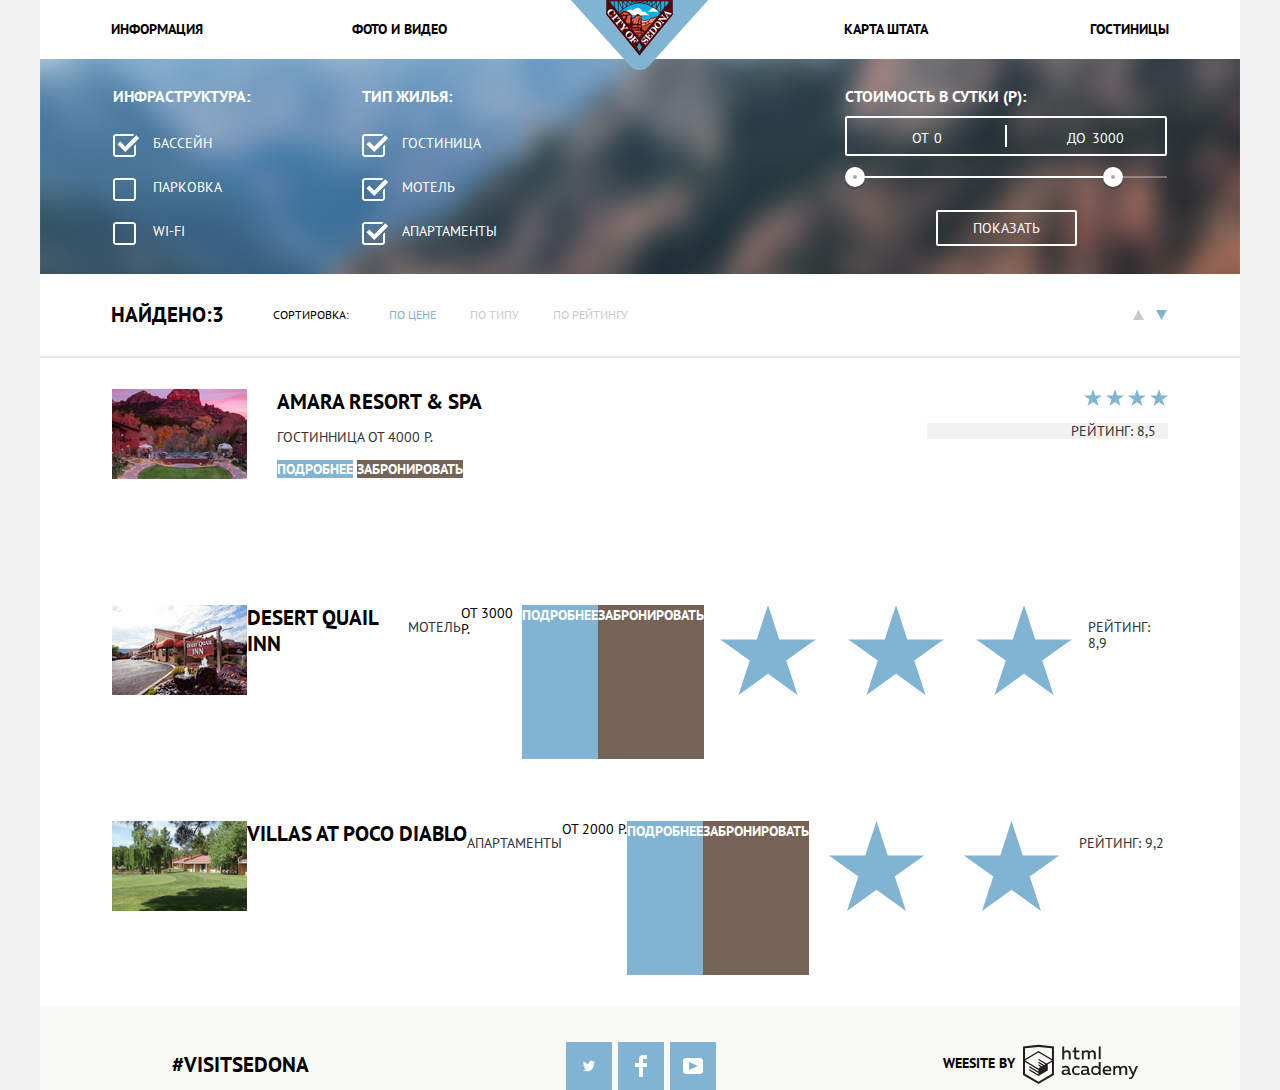
==== hotels.html @ a3101499 "03.07 14.24" ====
<!DOCTYPE html>
<html lang="ru">
  <head>
    <meta charset="utf-8">
    <title>HTML Academy: Седона</title>
    <link href="https://fonts.googleapis.com/css?family=PT+Sans:400,700&amp;subset=latin,cyrillic" rel="stylesheet" type="text/css">
    <link href="css/normalize.css" rel="stylesheet">
    <link rel="stylesheet" href="css/style.css">
  </head>
  <body>
  <header class="wrapper">
      <div class="header-logo"><a href="#" aria-label="Sedona"><img src="img/header-logo.png" alt="Логотип"></a>
      </div>
      <nav class="main-navigation">
      
           <ul class="site-navigation">
             <li class="site-navigation-info"><a href="info.html" aria-label="Информация">Информация</a>
             </li>
             <li class="site-navigation-foto"><a href="photovideo.html" aria-label="Фото и видео">Фото и видео</a>
             </li>
             <li class="site-navigation-map"><a href="state-map.html" aria-label="Карта штата">Карта штата</a>
             </li>
             <li class="site-navigation-hotels"><a href="hotels.html" aria-label="Гостиницы">Гостиницы</a>
             </li> 
           </ul>
         
      </nav>
    </header>
   <main class="wrapper">
    <section class="filters">
      <h1 class="visually-hidden">Catalog Hotels</h1>
      <form class="filter" method="get" action="https://echo.htmlacademy.ru">
        <fieldset class="filter-block">
          <legend>Инфраструктура:</legend>
          <ul>
          <li class="filter-option">
        <label class="login-checkbox" for="filter-pool">
          <input class="visually-hidden filter-input filter-input-checkbox" type="checkbox" name="pool" id="filter-pool" checked><span class="checkbox-indicator"></span>
       Бассейн</label>
      </label> 
        </li>
          <li class="filter-option">
          <label class="login-checkbox" for="filter-parking">
          <input class="visually-hidden filter-input filter-input-checkbox" type="checkbox" name="hotel" id="filter-parking"><span class="checkbox-indicator"></span>
        Парковка</label>
      </label>
        </li>
        <li class="filter-option">
          <label class="login-checkbox" for="filter-wifi">
          <input class="visually-hidden filter-input filter-input-checkbox" type="checkbox" name="wifi" id="filter-wifi"><span class="checkbox-indicator"></span>
        Wi-fi</label>
      </label>
        </li>
      </ul>
      </fieldset>
      <fieldset class="filter-block">
      <legend>Тип жилья:</legend>
          <ul>
          <li class="filter-option">
            <label class="login-checkbox" for="filter-hotel">
          <input class="visually-hidden filter-input filter-input-checkbox" type="checkbox" name="hotel" id="filter-hotel" checked><span class="checkbox-indicator"></span>
        Гостиница</label>
        </li>
          <li class="filter-option">
          <label class="login-checkbox" for="filter-motel">
          <input class="visually-hidden filter-input filter-input-checkbox" type="checkbox" name="motel" id="filter-motel" checked><span class="checkbox-indicator"></span>
        Мотель</label>
        </li>
        <li class="filter-option">
          <label class="login-checkbox" for="filter-apartamens">
          <input class="visually-hidden filter-input filter-input-checkbox" type="checkbox" name="apartamens" id="filter-apartamens" checked><span class="checkbox-indicator"></span>
       Апартаменты</label>
        </li>
      </ul>
    </fieldset>

        
         <div class="filter-range">
      <div class="filter-range-title">Стоимость в сутки (р):</div>
      <div class="price-controls">
        <label class="min-price">от <input type="text" name="min-price" value="0"></label>
        <label class="max-price">до <input type="text" name="max-price" value="3000"></label>
      </div>
      <div class="range-controls">
        <div class="scale">
          <div class="bar"></div>
        </div>
        <div class="range-toggle range-toggle-min"></div>
        <div class="range-toggle range-toggle-max"></div>
      </div>
      <button class="btn-transparent" type="submit">Показать</button>
    </div>
      </form>
    </section>

    <section class="catalog">
      <ul  class="sorting">
       <li class="sorting-title">Найдено:3</li>
    		<li class="sorting-found">Сортировка:</li>
    		<li class="sorting-price">
    		  <a href="#" class="active" aria-label="По цене">По цене</a></li>
        <li class="sorting-item">
    		  <a href="#" aria-label="По типу">По типу</a>
        </li>
        <li class="sorting-item">
    		  <a href="#" aria-label="По рейтингу">По рейтингу</a>
        </li>
    		<li class="icon-dir-up">
          <a href="#"><svg xmlns="http://www.w3.org/2000/svg" width="11" height="10" viewBox="0 0 11 10"><path fill="#cacaca;" d="M5.5 0L0 10h11z"/></svg></a>
        </li>
        <li class="icon-dir-down"><a href="#"><svg xmlns="http://www.w3.org/2000/svg" width="11" height="10" viewBox="0 0 11 10"><path fill="#81b3d2" d="M5.5 10L0 0h11"/></svg></a>
        </li>
      </ul>
        <ul class="catalog-list">


        	<li class="catalog-item">
        		<img src="img/amara.jpg" width="135" height="90" alt="Amara rasort">
            <div class="catalog-block">
        		<h2>Amara resort & spa</h2>
        		<p>Гостинница
        		<span>От 4000 Р.</span></p>
            <div class="catalog-btn">
        		<a class="button-info" href="#" aria-label="Подробнее">Подробнее</a>
        		<a class="button-booking" href="#" aria-label="Забронировать">Забронировать</a>
          </div>
        </div>
       
          
        <div class="catalog-block-right">
          <div class="stars">
            <img src="img/star.svg" alt="star">
            <img src="img/star.svg" alt="star">
            <img src="img/star.svg" alt="star">
            <img src="img/star.svg" alt="star">
          </div>
        		<p  class="reting-text">Рейтинг: 8,5</p>
          </div>
        	</li>






        	<li class="catalog-item">
        		<img src="img/desert.jpg" width="135" height="90"  alt="Desert quail">
        		<h2>Desert Quail inn</h2>
        		<p>Мотель</p>
        		<span>От 3000 Р.</span>
        		<a class="button-info" href="#" aria-label="Подробнее">Подробнее</a>
        		<a class="button-booking" href="#" aria-label="Забронировать">Забронировать</a>
            <img src="img/star.svg" alt="star">
            <img src="img/star.svg" alt="star">
            <img src="img/star.svg" alt="star">
        		<p  class="reting-text">Рейтинг: 8,9</p>
        	</li>
        	<li class="catalog-item">
        		<img src="img/villas.jpg" width="135" height="90" alt="Villas">
        		<h2>Villas At Poco Diablo</h2>
        		<p class="catalog-text">Апартаменты</p>
        		<span>От 2000 Р.</span>
        		<a class="button-info" href="#" aria-label="Подробнее">Подробнее</a>
        		<a class="button-booking" href="#" aria-label="Забронировать">Забронировать</a>
            <img src="img/star.svg" alt="star">
            <img src="img/star.svg" alt="star">
        		<p class="reting-text">Рейтинг: 9,2</p>
        	</li>
        </ul>
    </section>
</main>
 <footer class="wrapper">
        <div class="main-footer-inner">
          <h3>#Visitsedona</h3>
        <div class="footer-social">
           <ul>
             <li>
                <a class="social-button" href="#" aria-label="Твитер"><span class="visually-hidden">Твитер</span><svg xmlns="http://www.w3.org/2000/svg" width="12" height="22" xmlns:xlink="http://www.w3.org/1999/xlink" viewBox="0 0 17 15"><path fill="#FFF" d="M10.95.144c1.685-.496 2.984.27 3.577 1.179.673-.231 1.331-.481 2.011-.708a2.345 2.345 0 0 1-.857 1.768c.685.17 1.304-.491 1.304-.491-.169 1-1.006 1.788-1.563 2.024-.231 6.75-3.175 11.217-10.077 11.082h-.446c-.41 0-4.164-.46-4.898-1.887 2.271.196 3.893-.422 4.693-1.177-.96-.3-2.679-.477-2.979-2.95.349.106.564.228 1.19.119C1.705 8.247.374 7.53.448 5.33c.285.328 1.067.536 1.34.472C1.085 5.561-.182 2.442.894.85c1.818 1.854 3.735 3.606 7.152 3.773C8.254 2.33 9.183.793 10.95.144z"/></svg>
               </a>
            </li>
            <li>
               <a class="social-button" href="#" aria-label="Фейсбук"><span class="visually-hidden">Фейсбук</span><svg xmlns="http://www.w3.org/2000/svg" width="12" height="22" viewBox="0 0 12 22"><path fill="#FFF" d="M12 4V0H8a4 4 0 0 0-4 4v4H0v4h4v10h4V12h4V8H8V4h4z"/></svg>
              </a>
            </li>
            <li>
               <a class="social-button" href="#" aria-label="Youtube"><span class="visually-hidden">Youtube</span><svg xmlns="http://www.w3.org/2000/svg" xmlns:xlink="http://www.w3.org/1999/xlink" width="20" height="16" viewBox="0 0 20 16"><path fill="#FFF" d="M17 0H3C1.35 0 0 1.35 0 3v10c0 1.65 1.35 3 3 3h14c1.65 0 3-1.35 3-3V3c0-1.65-1.35-3-3-3zM6.027 11.998V4.002L15.014 8l-8.987 3.998z"/></svg>
               </a>
            </li>
          </ul>
        </div>
        <div class="footer-copyright">
          <b>Weesite by</b>
          <a href="https://htmlacademy.ru/intensive/htmlcss" aria-label="Логотип htmlacademy">
          <svg id="Layer_1" data-name="Layer 1" xmlns="http://www.w3.org/2000/svg" width="115" height="41" viewBox="0 0 108.08 36.85"><title>logo-htmlacademy-small1</title><path d="M44.61,26.88a2,2,0,0,0,.55-0.1v1.33a3.25,3.25,0,0,1-1.18.21,1.67,1.67,0,0,1-1.67-1,4.84,4.84,0,0,1-3.14,1.08c-1.51,0-2.91-.83-2.91-2.55,0-2.13,2-2.79,3.71-2.79a11.08,11.08,0,0,1,2.17.25v-0.3c0-1-.76-1.77-2.19-1.77a7.42,7.42,0,0,0-3,.64v-1.7a10.21,10.21,0,0,1,3.19-.55c2.36,0,3.81,1.12,3.81,3.65v3a0.54,0.54,0,0,0,.49.59h0.17Zm-6.44-1.13A1.35,1.35,0,0,0,39.63,27h0.11a3.39,3.39,0,0,0,2.41-1V24.58a9.72,9.72,0,0,0-1.81-.21c-1,0-2.16.33-2.16,1.38h0Zm12.36-6.11a5,5,0,0,1,2.57.64V22a4.08,4.08,0,0,0-2.3-.7,2.75,2.75,0,1,0,0,5.49,5,5,0,0,0,2.43-.64v1.71a6.27,6.27,0,0,1-2.76.57A4.21,4.21,0,0,1,46,24.51q0-.21,0-0.41a4.32,4.32,0,0,1,4.18-4.46h0.38Zm12.17,7.24a2,2,0,0,0,.55-0.1v1.33a3.25,3.25,0,0,1-1.18.21,1.67,1.67,0,0,1-1.67-1,4.84,4.84,0,0,1-3.14,1.08c-1.51,0-2.91-.83-2.91-2.55,0-2.13,2-2.79,3.71-2.79a11.08,11.08,0,0,1,2.17.25v-0.3c0-1-.76-1.77-2.19-1.77a7.42,7.42,0,0,0-3,.64v-1.7a10.21,10.21,0,0,1,3.19-.55c2.36,0,3.81,1.12,3.81,3.65v3a0.54,0.54,0,0,0,.49.59h0.17Zm-6.44-1.13A1.35,1.35,0,0,0,57.73,27h0.11a3.39,3.39,0,0,0,2.41-1V24.58a9.72,9.72,0,0,0-1.81-.21c-1.06,0-2.16.33-2.16,1.38h0ZM73,16V28.2H71.35V26.88a3.88,3.88,0,0,1-3.19,1.54,4.4,4.4,0,0,1,0-8.78,3.81,3.81,0,0,1,3,1.3V16H73Zm-4.53,5.22a2.76,2.76,0,1,0,0,5.52A2.86,2.86,0,0,0,71.15,25V23A2.91,2.91,0,0,0,68.49,21.27ZM79,19.64c3.31,0,4.46,2.68,3.92,5.09H76.7c0.21,1.5,1.67,2.11,3.19,2.11a6.11,6.11,0,0,0,2.64-.59v1.6a7.14,7.14,0,0,1-3,.57C77,28.42,74.78,27,74.78,24a4.18,4.18,0,0,1,4-4.39H79Zm0.09,1.54a2.28,2.28,0,0,0-2.44,2.1v0.06H81.3A2,2,0,0,0,79.13,21.18Zm5.73,7V19.87h1.65v1a3.81,3.81,0,0,1,2.78-1.27A2.86,2.86,0,0,1,91.89,21a4.12,4.12,0,0,1,2.91-1.33A3.06,3.06,0,0,1,98,23V28.2h-1.9V23.05a1.59,1.59,0,0,0-1.42-1.75H94.42a2.8,2.8,0,0,0-2.07,1.12V28.2h-1.9V23.05A1.59,1.59,0,0,0,89,21.31H88.8a3,3,0,0,0-2.21,1.29v5.63H84.86Zm21.31-8.33h1.9l-3.91,9.46c-0.9,2.17-2.09,2.86-3.35,2.86a4.76,4.76,0,0,1-1.1-.14V30.46a2.86,2.86,0,0,0,.85.12c0.9,0,1.58-.64,2.07-1.9l0.17-.42-4-8.4h2l2.86,6.29ZM38.73,1.46V6.22a3.81,3.81,0,0,1,2.7-1.14,3.25,3.25,0,0,1,3.44,3.4v5.15H43V8.72a1.81,1.81,0,0,0-1.61-2h-0.3a2.93,2.93,0,0,0-2.32,1.39v5.52h-1.9V1.46h1.9ZM49.94,2.31v3h3V6.91h-3v3.81c0,1.1.5,1.46,1.58,1.46a4.49,4.49,0,0,0,1.69-.33v1.6A6.8,6.8,0,0,1,51,13.8a2.55,2.55,0,0,1-2.86-2.74V6.89H46.58V5.26h1.5V2.74Zm5.4,11.31V5.28H57v1A3.81,3.81,0,0,1,59.77,5a2.86,2.86,0,0,1,2.6,1.33A4.12,4.12,0,0,1,65.28,5,3.06,3.06,0,0,1,68.44,8.4v5.21h-1.9V8.46a1.59,1.59,0,0,0-1.42-1.75H64.89a2.8,2.8,0,0,0-2.07,1.12v5.78h-1.9V8.46A1.59,1.59,0,0,0,59.5,6.71H59.27A3,3,0,0,0,57.06,8v5.63H55.34ZM71.17,1.45H73V13.6H71.17V1.45ZM14.71,0H14.55L0,1.54V28.21l14.55,8.66,14.55-8.66V1.54Zm12.5,27.1L14.55,34.64,1.9,27.12V16.18l12.59,7.5V25L5.86,19.9v1.31l8.68,5.21v1.39L5.87,22.65V24l8.68,5.21,8.75-5.24V18.31L27.2,16V27.12Zm0-12.53-3.48,2-1.6,1L14.51,13v1.31L21,18.23H21l-0.14.09-1,.54-5.37-3.2V17l4.24,2.52-1,.67-3.2-1.9v1.31l2.1,1.24L14.5,22.1,2,14.65,14.51,7.11Zm0-1.32L14.49,5.76,1.91,13.25v-10L14.56,1.92,27.21,3.25v10h0Z" transform="translate(0 -0.02)" /></svg></a>
     
      </div></div>
     </footer>

  
  </body>
</html>
---- css/style.css ----
html {
  box-sizing: border-box; 
}

body {
   

	margin: 0;
	padding: 0;
    font-family: "PT Sans", Arial, sans-serif;
	text-transform: uppercase;
	font-size: 14px;
    background-color: #f2f2f2;
	background-position: top center;
    background-repeat: no-repeat;
    position: relative;
    
	
}

.inner-page {
    margin: 0;
	padding: 0;
    font-family: "PT Sans", Arial, sans-serif;
	text-transform: uppercase;
	font-size: 14px;
    background-color: #f2f2f2;
	background-position: top center;
    background-repeat: no-repeat;
    position: relative;
}

a {
	text-decoration: none;
}

img {
	max-width: 100%;
	height: auto;
}

.visually-hidden:not(:focus):not(:active),
input[type="checkbox"].visually-hidden,
input[type="radio"].visually-hidden {
  position: absolute;
  width: 1px;
  height: 1px;
  margin: -1px;
  border: 0;
  padding: 0;

  white-space: nowrap;

  clip-path: inset(100%);
  clip: rect(0 0 0 0);
  overflow: hidden;
}

.wrapper {
  width: 1200px;
  margin: 0 auto;
  padding: 0;
  position: relative
  box-shadow: -7px 0px 10px -9px #000000
}

.main-navigation{
	width: 100%;
	background-color: #ffffff;
}

.header-logo {
position: absolute;

left: 50%;
width: 138px;
height: 70px;
margin-left: -69px;
z-index: 2;

}

.main-navigation {
	line-height: 26px;
	color: #000000;
	font-weight: 700;
	background-color: #ffffff;
}

.main-navigation-wrapper {
	display: flex;
	justify-content: space-between;
}

.site-navigation {
	margin: 0;
	padding: 0;
	color: #000000;
	list-style: none;
	
	display: flex;
	padding-left: 71px;
	padding-right: 71px;
}
    
.site-navigation-info {
	width: 241px;
	padding-top: 16px;
	padding-bottom: 16px;
}

.site-navigation-foto {
	width: 241px;
	padding-top: 16px;
	padding-bottom: 16px;
	}

.site-navigation-map {
	width: 241px;
	padding-top: 16px;
	padding-bottom: 16px;
	margin-left: 94px;
	text-align: right;
}

.site-navigation-hotels {
	width: 241px;
	padding-top: 16px;
	padding-bottom: 16px;
	text-align: right;
}

.site-navigation a {
	color: #000000;
}

.site-navigation a:hover {
  color: #81b3d2;
  }

.site-navigation a:focus {
  color: #81b3d2;
}


.site-navigation a:active,
 }
	color: #cacaca;
}

.caption {
	background-color: #000000;
}

.caption-main {
	
	display: flex;
	justify-content: center;
	width: 100%;
	margin:0 auto;
	font-size: 0;
    background-image: url("../img/background-photo.jpg");
	background-position: center;
	background-repeat: no-repeat;
}

.main-header-logo {
	width: 458px;
	height: 352px;
	padding-top: 76px;
	padding-bottom: 80px;
}

.advantage-header {
	background-color: #ffffff;
	text-align: center;
	display: flex;
	justify-content: center;
	margin:0 auto;
	align-items: center;
	margin: 0;
    padding: 0;
}

.advantage-header-title {
	width: 576px;
	margin-top: 60px;
	margin-bottom: 50px;
}

.advantage-header h1 {
	font-size: 21px;
	line-height: 26px;
	font-weight: 700;
	color: #000000;
	padding-left: 68px;
	padding-right: 68px;
	padding-bottom: 28px;
	margin: 0;
}

.advantage-header p {
	line-height: 26px;
	color: #333333;
	margin: 0;
}
  
.main {
	width: 100%;
	 position: relative;

}

.advantage-list {
	width: 100%;
	margin: 0;
	padding: 0;
	list-style: none;
	display: flex;
	flex-direction: column;
}

.advantage-list p {
	margin: 0;
}

.advantage-list h3 {
	margin: 0;
}

.advantage-item {
	display: flex;
	
}

.advantage-first-item {
    background-color: #81b3d2;
	color: #ffffff;
    text-align: center;
	width: 400px;
}

.advantage-number {
	padding-bottom: 27px;
}

.advantage-first-item h3 {
	font-size: 21px;
	line-height: 21px;
	font-weight: 700;
	margin: 0;
	padding-top: 50px;
    padding-bottom: 27px;
}

.advantage-first-item p {
	line-height: 21px;
	font-weight: 400;
	margin: 0;
}

.advantage-picture {
	width: 800px;
	height: 256px;
}

.advantage-picture img {
	width: 800px;
	height: 256px;
}

.advantage-home img {
	padding-top: 57px;
	padding-bottom: 28px;
}

.advantage-home {
    background-color: #ffffff;
	text-align: center;
	width: 400px;
	
}	

.advantage-home h3 {
	font-size: 21px;
	line-height: 21px;
	font-weight: 700;
	color: #000000;
	margin: 0;
	padding-bottom: 28px;
}

.advantage-home p {
	line-height: 21px;
	font-weight: 400;
	color: #333333;
	margin: 0;
	padding-bottom: 75px;
}

.advantage-food img {
	padding-top: 60px;
	padding-bottom: 28px;
}

.advantage-food {
    background-color: #ffffff;
	text-align: center;
	width: 400px;
	
}	

.advantage-food h3 {
	font-size: 21px;
	line-height: 21px;
	font-weight: 700;
	color: #000000;
	margin: 0;
	padding-bottom: 28px;
}

.advantage-food p {
	line-height: 21px;
	font-weight: 400;
	color: #333333;
	margin: 0;
	padding-bottom: 75px;
}

.advantage-suvinirs img {
	padding-top: 55px;
	padding-bottom: 28px;
}

.advantage-suvinirs {
    background-color: #ffffff;
	text-align: center;
	width: 400px;
	
}	

.advantage-suvinirs h3 {
	font-size: 21px;
	line-height: 21px;
	font-weight: 700;
	color: #000000;
	margin: 0;
	padding-bottom: 28px;
}

.advantage-suvinirs p {
	line-height: 21px;
	font-weight: 400;
	color: #333333;
	margin: 0;
	padding-bottom: 75px;
}

.advantage-third-item {
	background-color: #81b3d2;
	color: #ffffff;
	text-align: center;
	width: 400px;
}

.advantage-third-item h3 {
	font-size: 21px;
	line-height: 21px;
	font-weight: 700;
	margin: 0;
    padding-top: 47px;
    padding-bottom: 28px;
}

.advantage-third-item p {
	line-height: 21px;
	font-weight: 400;
	margin: 0;
}

.advantage-fourth-item {
	background-color: #eeeeee;
	text-align: center;
	width: 400px;
}

.advantage-fourth-item h3 {
	font-size: 21px;
	line-height: 21px;
	font-weight: 700;
	color: #000000;
	margin: 0;
	padding-top: 45px;
	padding-bottom: 28px; 
}

.advantage-fourth-item p {
	line-height: 21px;
	font-weight: 400;
	color: #333333;
	margin: 0;
	padding-bottom: 60px;
}

.search {
	display: flex;
	flex-direction: column;
	align-items: center;
    background-color: #ffffff;
    text-align: center;

}

.search-title {
	width: 560px;
}
.search h2 {
	font-size: 30px;
	line-height: 36px;
	font-weight: 700;
	color: #000000;
	padding-top: 48px;
	padding-bottom: 28px;
	margin: 0; 
}

.search p {
	line-height: 21px;
	font-weight: 400;
	color: #333333;
	padding-bottom: 50px;
	margin: 0;
}


.btn-search {
	font: inherit;
	background-color: #766357;
	border: none;
	position: relative;
	vertical-align: middle;
	text-transform: uppercase;
	font-size: 21px;
	line-height: 26px;
	font-weight: 700;
    color: #ffffff;
    width: 568px;
    height: 86px;
}

.btn-search:hover,
.btn-search:focus {
	background-color: #604e43;
}

.btn-search:active {
	background-color: #503e33;
}

.search-modal {
	background-color: #ffffff;
	text-transform: uppercase;
	vertical-align: middle;
	color: #000000;
	font-size: 14px;
	line-height: 26px;
	font-weight: 700;
	width: 568px;
	top: 40px;
	left: 150px;
	
	position: absolute;

	z-index: 3;

}


 .modal-show {
    	display: block;
    }



.search-form {
	display: flex;
	flex-direction: column;
	padding-left: 55px;
	padding-right: 55px;
	padding-top: 45px;
	padding-bottom: 50px;
}


.search-modal p {
     margin: 0;
}

.search-form-data1 {
	display: flex;
	justify-content: space-between;
	margin-bottom: 29px;

}

.search-form-data1 p {
	
	margin: 0;
	
}

.search-form-data1 label {
	padding-top: 12px;
}
.search-form-data2 p {
	padding-top: 10px;
	margin: 0;

}

.search-form-data2 {
	display: flex;
	justify-content: space-between;
	 margin-bottom: 26px;
}

.search-form-data2 label {
	padding-top: 12px;
}

.search-form-row {
	
	width: 345px;
    border: 2px solid #f2f2f2; 
    background-color: #f2f2f2;
}

.search-form-row input  {
	box-sizing: border-box;
    border: none; 
    outline: none;
    -webkit-appearance: none; 
    width: 300px;
    vertical-align: middle;

	background-color: #f2f2f2;
	border: 2px solid #f2f2f2;
	vertical-align: middle;
	text-transform: uppercase;
	font-size: 14px;
	line-height: 26px;
	font-weight: 700;
    color: #000000;
    padding: 0;
   margin: 0;
   padding-left: 12px;
   padding-bottom: 6px;
   }

   .search-form-row button {
      border: none;
      box-sizing: border-box;
}


.search-form-field {
	background-color: #f2f2f2;
	border: 2px solid #f2f2f2;
	vertical-align: middle;
	text-transform: uppercase;
	font-size: 14px;
	line-height: 26px;
	font-weight: 700;
    color: #000000;
    width: 38px;
    height: 38px;
    padding: 0;
    margin: 0;
    box-sizing: border-box;
}

.search-form-number {
    display: flex;
	justify-content: space-between;
	

	
}

.search-form-number label {
	font-size: 14px;
	line-height: 26px;
	font-weight: 700;
}

.number-abults {
	display: flex;
    align-items: center;
	width: 228px;

}
.number-abults label {
	display: block;
   padding-right: 30px; 
}

.number-children {
	display: flex;
	align-items: center;
}

.number-children label{
	display: block;
    padding-right: 25px;
}

.number-abults input,
.number-children input {
	box-sizing: border-box;
   text-align: center;
}

.search-form-calendar {
	margin-top: 5px;
}

.search-form-field:hover,
.search-form-field:focus {
	background-color: #f2f2f2;
}

.search-form-field:active {
	background-color: #ffffff;
}

.search-form-row svg {
    fill: #cacaca;
}


.search-form-row svg:hover,
.search-form-row svg:focus {
	fill: #000000;
}

.search-form-row svg:active {
	fill: #81b3d2;
}


.search-form-row input:hover,
.search-form-row input:focus {
 background-color: #ebebeb;
}

.search-form-row input:active {
	background-color: #ffffff;
}

.search-form-number input:hover,
.search-form-number input:focus {
    background-color: #ebebeb;
}

.search-form-number input:active {
    background-color: #ffffff;
}


.btn-minus {
	background-image: url("../img/minus.png");
	width: 38px;
	height: 38px;
	background-repeat: no-repeat;
	background-position: center;
	border: none;
}

.btn-minus:hover,
.btn-minus:focus {
	background-image: url("../img/minus-black.png");
}

.btn-minus:active {
	background-image: url("../img/minus-blue.png");
}

.btn-plus {
	background-image: url("../img/plus.png");
	width: 38px;
	height: 38px;
	background-repeat: no-repeat;
	background-position: center;
	border: none;
}

.btn-plus:hover,
.btn-plus:focus {
	background-image: url("../img/plus-black.png");
}

.btn-plus:active {
	background-image: url("../img/plus-blue.png");
}

.find-btn {
	background-color: #81b3d2;
	font-size: 21px;
	line-height: 26px;
	
	vertical-align: middle;
	text-transform: uppercase;
	border: none;
	color: #ffffff;
	width: 458px;
	padding-top: 15px;
	padding-bottom: 19px;
}

.find-btn:hover,
.find-btn:focus {
    background-color: #669ec0;
}

.find-btn:active {
	background-color: #5496bd;
}


.map {
	width: 100%;
	position: relative;
}

.map iframe {
   position: absolute;
   top: 0;
   left: 0;
   z-index: 2;
}




.main-footer {
	width: 1200px;
	margin: 0 auto;
    padding: 0;
    min-height: 120px;
	background-color: rgba(249,251,246,0.9);
    position: absolute;
    z-index: 4;
    bottom: 0;
    display: flex;
}

.main-footer h3 {
	font-size: 21px;
	line-height: 26px;
	font-weight: 700;
	color: #000000;
	
	margin: 0;
	padding-left: 132px;
	padding-right: 132px;
	padding-top: 46px;
}

.footer-social {
     width: 400px;
     display: flex;
     justify-content: center;

}

.footer-social ul {
	display: flex;
    flex-wrap: wrap;
    justify-content: space-between;
    width: 150px;
    margin: 0;
    padding: 0;
    list-style: none;
    padding-top: 36px; 
}

.social-button {
    background-color: #81b3d2;
    display: flex;
    align-items: center;
    justify-content: center;
    width: 46px;
    height: 48px;

}

.social-button:hover,
.social-button:focus {
	background-color: #669ec0;
}

.social-button:active {
	background-color: #5496bd;
}

.footer-copyright {
	width: 400px;
	display: flex;
	justify-content: center;
 }
 .footer-copyright b {
 		padding-top: 49px;
 		padding-right: 8px;
 }


.footer-copyright svg{
	width: 115px;
	height: 41px;
	fill: #231f20;
	padding-top: 38px;
	

}

.footer-copyright svg:hover,
.footer-copyright svg:focus {
	fill: #81b3d2
}

.footer-copyright svg:active {
    fill: #bdbbbc;
}



.filters {
	
 
	width: 100%;
	margin: 0 auto;
	color: #ffffff;
	min-height: 216px;
	background-image: url("../img/filter background.jpg");
	background-repeat: no-repeat;
}

.filter {
	display: flex;
	padding-top: 28px;
	padding-right: 73px;
	padding-left: 73px;


}
.filter fieldset {
	border: none;
	padding: 0;
	margin: 0;
}

.filter-block {
	width: 255px;
}

.filters ul {
	padding: 0;
	margin: 0;
	list-style: none;
}

.filter legend {
  margin-bottom: 28px;
  font-size: 16px;
  line-height: 21px;
  font-weight: 700;
 
}

.filter-option {
	margin-bottom: 28px;
}


.login-checkbox {
	position: relative;
	padding-left: 40px;
    cursor: pointer;
}

.login-checkbox input[type="checkbox"] + .checkbox-indicator {
  position: absolute;
  top: 0;
  left: 0;

  width: 30px;
  height: 30px;

  background-image: url(../img/checkbox-off.svg);
  background-repeat: no-repeat;
}

.login-checkbox input[type="checkbox"]:checked + .checkbox-indicator {
	top: 0;
  left: 0;

  width: 30px;
  height: 30px;

  background-image: url(../img/checkbox-on.svg);
  background-repeat: no-repeat;

}




.filter-range {
  width: 330px;
  color: #ffffff;
  text-transform: uppercase;
  padding-left: 235px; 
}

.filter-range-title {
  margin-bottom: 9px;

  font-weight: 600;
  font-size: 16px;
  line-height: 21px;
}

.price-controls {
  position: relative;
  
  height: 36px;
  margin-bottom: 20px;

  font-size: 0;

  border: 2px solid #ffffff;
  border-radius: 2px;
}

.price-controls::after {
  content: "";
  position: absolute;
  top: 50%;
  left: 50%;

  width: 2px;
  height: 22px;

  background: #ffffff;
  transform: translate(-50%, -50%);
}

.price-controls label {
  display: inline-block;

  font-size: 14px;
  line-height: 38px;
  vertical-align: top;

  cursor: pointer;
}

.price-controls .min-price,
.price-controls .max-price {
  width: 90px;
  padding-left: 65px;
}

.price-controls input {
  width: 50px;
  margin: 0;

  color: inherit;
  font: inherit;

  background: none;
  border: none;
}

.range-controls {
  position: relative;

  margin-bottom: 32px;
}

.range-controls .scale {
  height: 2px;

  background: rgba(255, 255, 255, 0.3);
}

.range-controls .bar {
  width: 80%;
  height: 2px;

  background: #ffffff;
}

.range-toggle {
  position: absolute;
  top: -9px;

  width: 4px;
  height: 4px;

  background: #ababab;
  border: 8px solid #ffffff;
  border-radius: 50%;
  box-shadow: 0 2px 1px 0 rgba(0, 1, 1, 0.2);
  cursor: pointer;
}

.range-toggle:hover {
  background: #1c4f80;
}

.range-toggle-min {
  left: 0;
}

.range-toggle-max {
  left: 80%;
}

.btn-transparent {
  display: block;
  margin: 0 auto;
  padding: 6px 35px;

  font-size: 14px;
  line-height: 20px;
  color: #ffffff;
  text-transform: uppercase;

  background: transparent;
  border: 2px solid #ffffff;
  border-radius: 2px;
  cursor: pointer;
}

.btn-transparent:hover {
  color: #000000;

  background: #ffffff;
}



.btn-transparent {
	color: #ffffff;
	border: 2px solid #ffffff;
	text-transform: uppercase;
}


.catalog {
	width: 100%;
	background-color: #fefefe;

}


.sorting {
	display: flex;
	padding: 0;
	margin: 0;
	list-style: none;
	padding-left: 71px;
	padding-right: 73px;
	padding-top: 28px;
	padding-bottom: 28px;
	align-items: center;
	border-bottom: 2px solid #e5e5e5
}


.sorting-title {
	font-size: 21px;
	line-height: 26px;
	font-weight: 700;
	color: #000000;
}
.sorting-found {
	font-size: 12px;
	line-height: 18px;
	color: #000000;
	padding-left: 49px; 
}

.sorting-price a {
	padding-left: 40px;
	font-size: 12px;
	line-height: 18px;
	color: #81b3d2;
}

.sorting-item a {
	padding-left: 34px;
	font-size: 12px;
	line-height: 18px;
	color: #cacaca;
}

.icon-dir-up {
	padding-left: 505px;
}

.icon-dir-up svg {
	fill: #cacaca;
}


.icon-dir-down {
	padding-left: 12px;
}


.catalog-list {
	padding: 0;
	margin: 0;
	list-style: none;
	display: flex;
	flex-direction: column;
}



.catalog-item {
	display: flex;
	height: 154px;
	padding-right: 72px;
	padding-left: 72px;
	padding-top: 31px;
	padding-bottom: 31px;

}

.catalog-item img {
	width: 135px;
	height: 90px;


}

.catalog-item h2 {
	margin: 0;
}

.catalog-itam p {
	margin: 0;
}

.catalog-block {
	width: 362px;
	display: flex;
	flex-direction: column;
	margin-left: 30px;
}

.catalog-block-right {
	width: 241px;
	display: flex;
	flex-direction: column;
	margin-left: 288px;
	text-align: right;
}

.catalog-block-right p {

	padding-right: 12px;
	background-color: #f2f2f2; 
}

.stars img {
	width: 18px;
	height: 17px;
}

.stars p {
	margin: 0;
}

.sorting-item a:hover,
.sorting-item a:focus {
	color: #81b3d2;
}

.sorting-item a:active {
	color: #000000;
}

.catalog-item h2 {
	font-size: 21px;
	line-height: 26px;
	font-weight: 700;
	color: #000000;
}

.catalog-item h2:hover,
.catalog-item h2:focus {
	color: #81b3d2;
}

.catalog-item h2:active {
	color: #cacaca;
}
.catalog-item p {
	color: #333333;
}

.button-info {
    font-size: 14px;
    line-height: 21px;
    font-weight: 700;
    color: #ffffff;

    background-color: #81b3d2;
}

.button-info:hover,
.button-info:focus {
	background-color: #669ec0; 
}

.button-info:active {
	background-color: #5496bd;
	color: rgba(253,253,253,0.3);
}

.button-booking {
	font-size: 14px;
    line-height: 21px;
    font-weight: 700;
    color: #ffffff;

    background-color: #766357;
}

.button-booking:hover,
.button-booking:focus {
	background-color: #604e43;
}

.button-booking:active {
	background-color: #503e33;
}


.main-footer-inner {
	width: 100%
    min-height: 120px;
	background-color: rgba(249,251,246,0.9);
     display: flex;
 }

 .main-footer-inner h3 {
	font-size: 21px;
	line-height: 26px;
	font-weight: 700;
	color: #000000;
	
	margin: 0;
	padding-left: 132px;
	padding-right: 132px;
	padding-top: 46px;
}
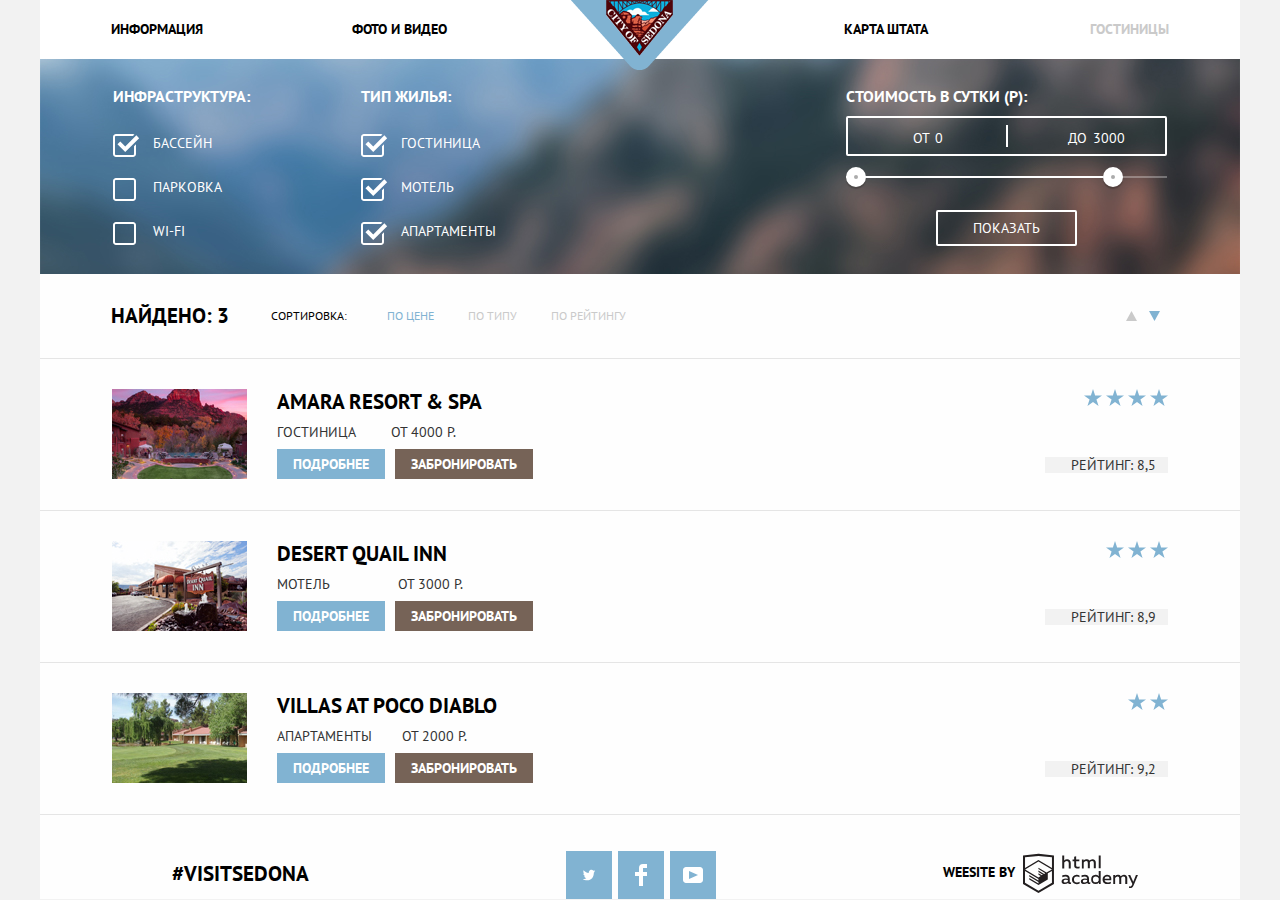
==== commit b9a721c9: "03.07 21.33" ====
--- a/hotels.html
+++ b/hotels.html
@@ -20,7 +20,7 @@
              </li>
              <li class="site-navigation-map"><a href="state-map.html" aria-label="Карта штата">Карта штата</a>
              </li>
-             <li class="site-navigation-hotels"><a href="hotels.html" aria-label="Гостиницы">Гостиницы</a>
+             <li class="site-navigation-hotels"><a class="navigation-active" href="hotels.html" aria-label="Гостиницы">Гостиницы</a>
              </li> 
            </ul>
          
@@ -95,7 +95,7 @@
 
     <section class="catalog">
       <ul  class="sorting">
-       <li class="sorting-title">Найдено:3</li>
+       <li class="sorting-title">Найдено: 3</li>
     		<li class="sorting-found">Сортировка:</li>
     		<li class="sorting-price">
     		  <a href="#" class="active" aria-label="По цене">По цене</a></li>
@@ -118,15 +118,13 @@
         		<img src="img/amara.jpg" width="135" height="90" alt="Amara rasort">
             <div class="catalog-block">
         		<h2>Amara resort & spa</h2>
-        		<p>Гостинница
-        		<span>От 4000 Р.</span></p>
+        		<p>Гостиница
+        		<span class="catalog-block-1">От 4000 Р.</span></p>
             <div class="catalog-btn">
         		<a class="button-info" href="#" aria-label="Подробнее">Подробнее</a>
         		<a class="button-booking" href="#" aria-label="Забронировать">Забронировать</a>
           </div>
         </div>
-       
-          
         <div class="catalog-block-right">
           <div class="stars">
             <img src="img/star.svg" alt="star">
@@ -137,35 +135,46 @@
         		<p  class="reting-text">Рейтинг: 8,5</p>
           </div>
         	</li>
-
-
-
-
-
-
-        	<li class="catalog-item">
-        		<img src="img/desert.jpg" width="135" height="90"  alt="Desert quail">
-        		<h2>Desert Quail inn</h2>
-        		<p>Мотель</p>
-        		<span>От 3000 Р.</span>
-        		<a class="button-info" href="#" aria-label="Подробнее">Подробнее</a>
-        		<a class="button-booking" href="#" aria-label="Забронировать">Забронировать</a>
-            <img src="img/star.svg" alt="star">
-            <img src="img/star.svg" alt="star">
-            <img src="img/star.svg" alt="star">
-        		<p  class="reting-text">Рейтинг: 8,9</p>
-        	</li>
-        	<li class="catalog-item">
-        		<img src="img/villas.jpg" width="135" height="90" alt="Villas">
-        		<h2>Villas At Poco Diablo</h2>
-        		<p class="catalog-text">Апартаменты</p>
-        		<span>От 2000 Р.</span>
-        		<a class="button-info" href="#" aria-label="Подробнее">Подробнее</a>
-        		<a class="button-booking" href="#" aria-label="Забронировать">Забронировать</a>
-            <img src="img/star.svg" alt="star">
-            <img src="img/star.svg" alt="star">
-        		<p class="reting-text">Рейтинг: 9,2</p>
-        	</li>
+          <li class="catalog-item">
+            <img src="img/desert.jpg" width="135" height="90" alt="Amara rasort">
+            <div class="catalog-block">
+            <h2>Desert Quail Inn</h2>
+            <p>Мотель
+            <span class="catalog-block-2">От 3000 Р.</span></p>
+            <div class="catalog-btn">
+            <a class="button-info" href="#" aria-label="Подробнее">Подробнее</a>
+            <a class="button-booking" href="#" aria-label="Забронировать">Забронировать</a>
+          </div>
+        </div>
+        <div class="catalog-block-right">
+          <div class="stars">
+            <img src="img/star.svg" alt="star">
+            <img src="img/star.svg" alt="star">
+            <img src="img/star.svg" alt="star">
+            </div>
+            <p  class="reting-text">Рейтинг: 8,9</p>
+          </div>
+          </li>
+        <li class="catalog-item">
+            <img src="img/villas.jpg" width="135" height="90" alt="Amara rasort">
+            <div class="catalog-block">
+            <h2>Villas at Poco Diablo</h2>
+            <p>Апартаменты
+            <span class="catalog-block-3">От 2000 Р.</span></p>
+            <div class="catalog-btn">
+            <a class="button-info" href="#" aria-label="Подробнее">Подробнее</a>
+            <a class="button-booking" href="#" aria-label="Забронировать">Забронировать</a>
+          </div>
+        </div>
+        <div class="catalog-block-right">
+          <div class="stars">
+            <img src="img/star.svg" alt="star">
+            <img src="img/star.svg" alt="star">
+            </div>
+            <p  class="reting-text">Рейтинг: 9,2</p>
+          </div>
+          </li>
+          
         </ul>
     </section>
 </main>
--- a/css/style.css
+++ b/css/style.css
@@ -143,9 +143,8 @@
 }
 
 
-.site-navigation a:active,
- }
-	color: #cacaca;
+.site-navigation a:active {
+       color: #cacaca;
 }
 
 .caption {
@@ -466,11 +465,8 @@
 	line-height: 26px;
 	font-weight: 700;
 	width: 568px;
-	top: 40px;
-	left: 150px;
-	
-	position: absolute;
-
+     position: absolute;
+    display: none;
 	z-index: 3;
 
 }
@@ -478,8 +474,53 @@
 
  .modal-show {
     	display: block;
+    	animation: bounce 0.6s;
     }
 
+    
+.modal-error {
+  animation: shake 0.6s;
+}
+
+  @keyframes bounce {
+  0% {
+    transform: translateY(-2000px);
+  }
+
+  70% {
+    transform: translateY(30px);
+  }
+
+  90% {
+    transform: translateY(-10px);
+  }
+
+  100% {
+    transform: translateY(0);
+  }
+} 
+
+@keyframes shake {
+  0%,
+  100% {
+    transform: translateX(0);
+  }
+
+  10%,
+  30%,
+  50%,
+  70%,
+  90% {
+    transform: translateX(-10px);
+  }
+
+  20%,
+  40%,
+  60%,
+  80% {
+    transform: translateX(10px);
+  }
+}
 
 
 .search-form {
@@ -582,9 +623,6 @@
 .search-form-number {
     display: flex;
 	justify-content: space-between;
-	
-
-	
 }
 
 .search-form-number label {
@@ -601,7 +639,7 @@
 }
 .number-abults label {
 	display: block;
-   padding-right: 30px; 
+   padding-right: 37px; 
 }
 
 .number-children {
@@ -622,6 +660,7 @@
 
 .search-form-calendar {
 	margin-top: 5px;
+	background-color: #f2f2f2;
 }
 
 .search-form-field:hover,
@@ -650,7 +689,7 @@
 
 .search-form-row input:hover,
 .search-form-row input:focus {
- background-color: #ebebeb;
+ background-color: #f2f2f2;
 }
 
 .search-form-row input:active {
@@ -671,6 +710,7 @@
 	background-image: url("../img/minus.png");
 	width: 38px;
 	height: 38px;
+	background-color: #f2f2f2; 
 	background-repeat: no-repeat;
 	background-position: center;
 	border: none;
@@ -687,6 +727,7 @@
 
 .btn-plus {
 	background-image: url("../img/plus.png");
+	background-color: #f2f2f2;
 	width: 38px;
 	height: 38px;
 	background-repeat: no-repeat;
@@ -919,7 +960,7 @@
   width: 330px;
   color: #ffffff;
   text-transform: uppercase;
-  padding-left: 235px; 
+  padding-left: 237px; 
 }
 
 .filter-range-title {
@@ -1072,10 +1113,10 @@
 	list-style: none;
 	padding-left: 71px;
 	padding-right: 73px;
-	padding-top: 28px;
-	padding-bottom: 28px;
+	padding-top: 29px;
+	padding-bottom: 29px;
 	align-items: center;
-	border-bottom: 2px solid #e5e5e5
+	border-bottom: 1px solid #e5e5e5
 }
 
 
@@ -1089,7 +1130,7 @@
 	font-size: 12px;
 	line-height: 18px;
 	color: #000000;
-	padding-left: 49px; 
+	padding-left: 42px; 
 }
 
 .sorting-price a {
@@ -1107,7 +1148,7 @@
 }
 
 .icon-dir-up {
-	padding-left: 505px;
+	padding-left: 500px;
 }
 
 .icon-dir-up svg {
@@ -1132,53 +1173,96 @@
 
 .catalog-item {
 	display: flex;
-	height: 154px;
+	
+	
 	padding-right: 72px;
 	padding-left: 72px;
-	padding-top: 31px;
-	padding-bottom: 31px;
+	padding-top: 30px;
+	
+	border-bottom: 1px solid #e5e5e5;
 
 }
 
 .catalog-item img {
 	width: 135px;
 	height: 90px;
-
-
+	margin-bottom: 31px;
 }
 
 .catalog-item h2 {
 	margin: 0;
-}
-
-.catalog-itam p {
-	margin: 0;
+	padding: 0;
+	margin-bottom: 9px;
+}
+
+.catalog-item p {
+	margin: 0;
+	margin-bottom: 14px;
+}
+
+.catalog-item span {
+	margin: 0;
+}
+
+.catalog-block-1 {
+	padding-left: 32px;
+}
+
+.catalog-block-2 {
+	padding-left: 65px;
+}
+
+.catalog-block-3 {
+	padding-left: 26px;
+}
+
+.button-info {
+	width: 110px;
+	padding-left: 16px;
+	padding-right: 16px;
+	padding-top: 6px;
+	padding-bottom: 6px;
+	margin-bottom: 31px;
+}
+
+.button-booking {
+	width: 142px;
+	padding-left: 16px;
+	padding-right: 16px;
+	padding-top: 6px;
+	padding-bottom: 6px;
+	margin-left: 6px;
+	margin-bottom: 31px;
 }
 
 .catalog-block {
 	width: 362px;
 	display: flex;
 	flex-direction: column;
+	padding-right: 150px;
 	margin-left: 30px;
 }
 
 .catalog-block-right {
 	width: 241px;
+	margin-left: 200px;
 	display: flex;
 	flex-direction: column;
-	margin-left: 288px;
+    align-items: flex-end;
 	text-align: right;
 }
 
 .catalog-block-right p {
-
+    width: 111px;
 	padding-right: 12px;
+	
 	background-color: #f2f2f2; 
 }
 
 .stars img {
 	width: 18px;
 	height: 17px;
+	margin-bottom: 48px;
 }
 
 .stars p {
@@ -1254,7 +1338,7 @@
 .main-footer-inner {
 	width: 100%
     min-height: 120px;
-	background-color: rgba(249,251,246,0.9);
+	background-color: #fefefe;
      display: flex;
  }
 
@@ -1271,4 +1355,6 @@
 }
 
 
-
+.site-navigation-hotels .navigation-active {
+	color: #cacaca;
+}
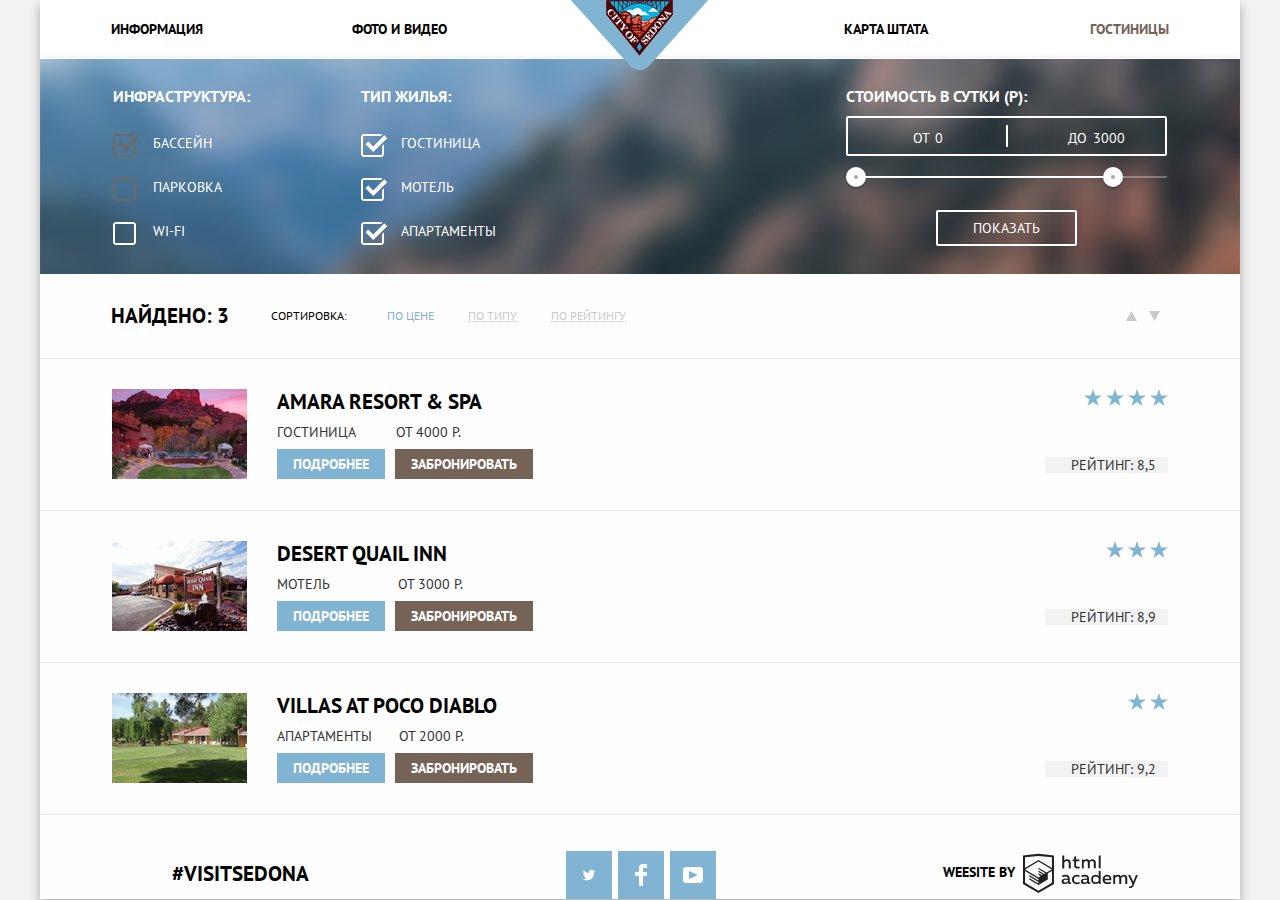
==== commit 48f67fe4: "финал" ====
--- a/hotels.html
+++ b/hotels.html
@@ -8,88 +8,81 @@
     <link rel="stylesheet" href="css/style.css">
   </head>
   <body>
-  <header class="wrapper">
-      <div class="header-logo"><a href="#" aria-label="Sedona"><img src="img/header-logo.png" alt="Логотип"></a>
+    <header class="wrapper">
+      <div class="header-logo"><a href="index.html" aria-label="Sedona"><img src="img/header-logo.png" alt="Логотип"></a>
       </div>
       <nav class="main-navigation">
-      
-           <ul class="site-navigation">
-             <li class="site-navigation-info"><a href="info.html" aria-label="Информация">Информация</a>
-             </li>
-             <li class="site-navigation-foto"><a href="photovideo.html" aria-label="Фото и видео">Фото и видео</a>
-             </li>
-             <li class="site-navigation-map"><a href="state-map.html" aria-label="Карта штата">Карта штата</a>
-             </li>
-             <li class="site-navigation-hotels"><a class="navigation-active" href="hotels.html" aria-label="Гостиницы">Гостиницы</a>
-             </li> 
-           </ul>
-         
+        <ul class="site-navigation">
+          <li class="site-navigation-info"><a href="#" aria-label="Информация">Информация</a>
+          </li>
+          <li class="site-navigation-foto"><a href="#l" aria-label="Фото и видео">Фото и видео</a>
+          </li>
+          <li class="site-navigation-map"><a href="#" aria-label="Карта штата">Карта штата</a>
+          </li>
+          <li class="site-navigation-hotels"><a class="navigation-active" href="hotels.html" aria-label="Гостиницы">Гостиницы</a>
+          </li> 
+          </ul>
       </nav>
     </header>
-   <main class="wrapper">
-    <section class="filters">
-      <h1 class="visually-hidden">Catalog Hotels</h1>
-      <form class="filter" method="get" action="https://echo.htmlacademy.ru">
+    <main class="wrapper">
+      <section class="filters">
+        <h1 class="visually-hidden">Catalog Hotels</h1>
+        <form class="filter" method="get" action="https://echo.htmlacademy.ru">
         <fieldset class="filter-block">
           <legend>Инфраструктура:</legend>
           <ul>
-          <li class="filter-option">
-        <label class="login-checkbox" for="filter-pool">
-          <input class="visually-hidden filter-input filter-input-checkbox" type="checkbox" name="pool" id="filter-pool" checked><span class="checkbox-indicator"></span>
-       Бассейн</label>
-      </label> 
-        </li>
-          <li class="filter-option">
-          <label class="login-checkbox" for="filter-parking">
-          <input class="visually-hidden filter-input filter-input-checkbox" type="checkbox" name="hotel" id="filter-parking"><span class="checkbox-indicator"></span>
-        Парковка</label>
-      </label>
-        </li>
-        <li class="filter-option">
-          <label class="login-checkbox" for="filter-wifi">
-          <input class="visually-hidden filter-input filter-input-checkbox" type="checkbox" name="wifi" id="filter-wifi"><span class="checkbox-indicator"></span>
-        Wi-fi</label>
-      </label>
-        </li>
-      </ul>
-      </fieldset>
-      <fieldset class="filter-block">
-      <legend>Тип жилья:</legend>
-          <ul>
-          <li class="filter-option">
-            <label class="login-checkbox" for="filter-hotel">
-          <input class="visually-hidden filter-input filter-input-checkbox" type="checkbox" name="hotel" id="filter-hotel" checked><span class="checkbox-indicator"></span>
-        Гостиница</label>
-        </li>
-          <li class="filter-option">
-          <label class="login-checkbox" for="filter-motel">
-          <input class="visually-hidden filter-input filter-input-checkbox" type="checkbox" name="motel" id="filter-motel" checked><span class="checkbox-indicator"></span>
-        Мотель</label>
-        </li>
-        <li class="filter-option">
-          <label class="login-checkbox" for="filter-apartamens">
-          <input class="visually-hidden filter-input filter-input-checkbox" type="checkbox" name="apartamens" id="filter-apartamens" checked><span class="checkbox-indicator"></span>
-       Апартаменты</label>
-        </li>
-      </ul>
-    </fieldset>
-
-        
-         <div class="filter-range">
-      <div class="filter-range-title">Стоимость в сутки (р):</div>
-      <div class="price-controls">
-        <label class="min-price">от <input type="text" name="min-price" value="0"></label>
-        <label class="max-price">до <input type="text" name="max-price" value="3000"></label>
-      </div>
-      <div class="range-controls">
-        <div class="scale">
-          <div class="bar"></div>
-        </div>
-        <div class="range-toggle range-toggle-min"></div>
-        <div class="range-toggle range-toggle-max"></div>
-      </div>
-      <button class="btn-transparent" type="submit">Показать</button>
-    </div>
+            <li class="filter-option">
+              <label class="filter-checkbox" for="filter-pool">
+              <input class="visually-hidden filter-input filter-input-checkbox" type="checkbox" name="pool" id="filter-pool" checked disabled><span class="checkbox-indicator"></span>Бассейн
+              </label> 
+            </li>
+            <li class="filter-option">
+              <label class="filter-checkbox" for="filter-parking">
+              <input class="visually-hidden filter-input filter-input-checkbox" type="checkbox" name="hotel" id="filter-parking" disabled><span class="checkbox-indicator"></span>Парковка
+              </label>
+            </li>
+            <li class="filter-option">
+              <label class="filter-checkbox" for="filter-wifi">
+              <input class="visually-hidden filter-input filter-input-checkbox" type="checkbox" name="wifi" id="filter-wifi"><span class="checkbox-indicator"></span>Wi-fi
+              </label>
+            </li>
+          </ul>
+        </fieldset>
+        <fieldset class="filter-block">
+          <legend>Тип жилья:</legend>
+            <ul>
+              <li class="filter-option">
+                <label class="filter-checkbox" for="filter-hotel">
+                  <input class="visually-hidden filter-input filter-input-checkbox" type="checkbox" name="hotel" id="filter-hotel" checked><span class="checkbox-indicator"></span>Гостиница
+                </label>
+              </li>
+              <li class="filter-option">
+                <label class="filter-checkbox" for="filter-motel">
+                <input class="visually-hidden filter-input filter-input-checkbox" type="checkbox" name="motel" id="filter-motel" checked><span class="checkbox-indicator"></span>Мотель
+                </label>
+              </li>
+              <li class="filter-option">
+                <label class="filter-checkbox" for="filter-apartamens">
+                <input class="visually-hidden filter-input filter-input-checkbox" type="checkbox" name="apartamens" id="filter-apartamens" checked><span class="checkbox-indicator"></span>Апартаменты
+                </label>
+              </li>
+           </ul>
+          </fieldset>
+          <div class="filter-range">
+            <div class="filter-range-title">Стоимость в сутки (р):</div>
+              <div class="price-controls">
+                <label class="min-price">от <input type="text" name="min-price" value="0"></label>
+                <label class="max-price">до <input type="text" name="max-price" value="3000"></label>
+              </div>
+            <div class="range-controls">
+              <div class="scale">
+              <div class="bar"></div>
+            </div>
+            <div class="range-toggle range-toggle-min"></div>
+            <div class="range-toggle range-toggle-max"></div>
+          </div>
+         <button class="btn-transparent" type="submit" aria-label="Показать выбор">Показать</button>
+        </div>
       </form>
     </section>
 
@@ -108,29 +101,27 @@
     		<li class="icon-dir-up">
           <a href="#"><svg xmlns="http://www.w3.org/2000/svg" width="11" height="10" viewBox="0 0 11 10"><path fill="#cacaca;" d="M5.5 0L0 10h11z"/></svg></a>
         </li>
-        <li class="icon-dir-down"><a href="#"><svg xmlns="http://www.w3.org/2000/svg" width="11" height="10" viewBox="0 0 11 10"><path fill="#81b3d2" d="M5.5 10L0 0h11"/></svg></a>
+        <li class="icon-dir-down"><a href="#"><svg xmlns="http://www.w3.org/2000/svg" width="11" height="10" viewBox="0 0 11 10"><path fill="#cacaca" d="M5.5 10L0 0h11"/></svg></a>
         </li>
       </ul>
         <ul class="catalog-list">
-
-
-        	<li class="catalog-item">
+          <li class="catalog-item">
         		<img src="img/amara.jpg" width="135" height="90" alt="Amara rasort">
             <div class="catalog-block">
         		<h2>Amara resort & spa</h2>
         		<p>Гостиница
         		<span class="catalog-block-1">От 4000 Р.</span></p>
             <div class="catalog-btn">
-        		<a class="button-info" href="#" aria-label="Подробнее">Подробнее</a>
-        		<a class="button-booking" href="#" aria-label="Забронировать">Забронировать</a>
+        		<a class="button-info" href="#" aria-label="Подробнее о гостиницы">Подробнее</a>
+        		<a class="button-booking" href="#" aria-label="Забронировать гостиницу">Забронировать</a>
           </div>
         </div>
         <div class="catalog-block-right">
           <div class="stars">
-            <img src="img/star.svg" alt="star">
-            <img src="img/star.svg" alt="star">
-            <img src="img/star.svg" alt="star">
-            <img src="img/star.svg" alt="star">
+            <img src="img/star.svg" width="18" height="17" alt="star">
+            <img src="img/star.svg" width="18" height="17" alt="star">
+            <img src="img/star.svg" width="18" height="17" alt="star">
+            <img src="img/star.svg" width="18" height="17" alt="star">
           </div>
         		<p  class="reting-text">Рейтинг: 8,5</p>
           </div>
@@ -142,15 +133,15 @@
             <p>Мотель
             <span class="catalog-block-2">От 3000 Р.</span></p>
             <div class="catalog-btn">
-            <a class="button-info" href="#" aria-label="Подробнее">Подробнее</a>
-            <a class="button-booking" href="#" aria-label="Забронировать">Забронировать</a>
+            <a class="button-info" href="#" aria-label="Подробнее о мотеле">Подробнее</a>
+            <a class="button-booking" href="#" aria-label="Забронировать мотель">Забронировать</a>
           </div>
         </div>
         <div class="catalog-block-right">
           <div class="stars">
-            <img src="img/star.svg" alt="star">
-            <img src="img/star.svg" alt="star">
-            <img src="img/star.svg" alt="star">
+            <img src="img/star.svg" width="18" height="17" alt="star">
+            <img src="img/star.svg" width="18" height="17" alt="star">
+            <img src="img/star.svg" width="18" height="17" alt="star">
             </div>
             <p  class="reting-text">Рейтинг: 8,9</p>
           </div>
@@ -162,14 +153,14 @@
             <p>Апартаменты
             <span class="catalog-block-3">От 2000 Р.</span></p>
             <div class="catalog-btn">
-            <a class="button-info" href="#" aria-label="Подробнее">Подробнее</a>
-            <a class="button-booking" href="#" aria-label="Забронировать">Забронировать</a>
+            <a class="button-info" href="#" aria-label="Подробнее о апартаментах">Подробнее</a>
+            <a class="button-booking" href="#" aria-label="Забронировать апартаменты">Забронировать</a>
           </div>
         </div>
         <div class="catalog-block-right">
           <div class="stars">
-            <img src="img/star.svg" alt="star">
-            <img src="img/star.svg" alt="star">
+            <img src="img/star.svg" width="18" height="17" alt="star">
+            <img src="img/star.svg" width="18" height="17" alt="star">
             </div>
             <p  class="reting-text">Рейтинг: 9,2</p>
           </div>
@@ -177,7 +168,7 @@
           
         </ul>
     </section>
-</main>
+  </main>
  <footer class="wrapper">
         <div class="main-footer-inner">
           <h3>#Visitsedona</h3>
@@ -201,11 +192,9 @@
           <b>Weesite by</b>
           <a href="https://htmlacademy.ru/intensive/htmlcss" aria-label="Логотип htmlacademy">
           <svg id="Layer_1" data-name="Layer 1" xmlns="http://www.w3.org/2000/svg" width="115" height="41" viewBox="0 0 108.08 36.85"><title>logo-htmlacademy-small1</title><path d="M44.61,26.88a2,2,0,0,0,.55-0.1v1.33a3.25,3.25,0,0,1-1.18.21,1.67,1.67,0,0,1-1.67-1,4.84,4.84,0,0,1-3.14,1.08c-1.51,0-2.91-.83-2.91-2.55,0-2.13,2-2.79,3.71-2.79a11.08,11.08,0,0,1,2.17.25v-0.3c0-1-.76-1.77-2.19-1.77a7.42,7.42,0,0,0-3,.64v-1.7a10.21,10.21,0,0,1,3.19-.55c2.36,0,3.81,1.12,3.81,3.65v3a0.54,0.54,0,0,0,.49.59h0.17Zm-6.44-1.13A1.35,1.35,0,0,0,39.63,27h0.11a3.39,3.39,0,0,0,2.41-1V24.58a9.72,9.72,0,0,0-1.81-.21c-1,0-2.16.33-2.16,1.38h0Zm12.36-6.11a5,5,0,0,1,2.57.64V22a4.08,4.08,0,0,0-2.3-.7,2.75,2.75,0,1,0,0,5.49,5,5,0,0,0,2.43-.64v1.71a6.27,6.27,0,0,1-2.76.57A4.21,4.21,0,0,1,46,24.51q0-.21,0-0.41a4.32,4.32,0,0,1,4.18-4.46h0.38Zm12.17,7.24a2,2,0,0,0,.55-0.1v1.33a3.25,3.25,0,0,1-1.18.21,1.67,1.67,0,0,1-1.67-1,4.84,4.84,0,0,1-3.14,1.08c-1.51,0-2.91-.83-2.91-2.55,0-2.13,2-2.79,3.71-2.79a11.08,11.08,0,0,1,2.17.25v-0.3c0-1-.76-1.77-2.19-1.77a7.42,7.42,0,0,0-3,.64v-1.7a10.21,10.21,0,0,1,3.19-.55c2.36,0,3.81,1.12,3.81,3.65v3a0.54,0.54,0,0,0,.49.59h0.17Zm-6.44-1.13A1.35,1.35,0,0,0,57.73,27h0.11a3.39,3.39,0,0,0,2.41-1V24.58a9.72,9.72,0,0,0-1.81-.21c-1.06,0-2.16.33-2.16,1.38h0ZM73,16V28.2H71.35V26.88a3.88,3.88,0,0,1-3.19,1.54,4.4,4.4,0,0,1,0-8.78,3.81,3.81,0,0,1,3,1.3V16H73Zm-4.53,5.22a2.76,2.76,0,1,0,0,5.52A2.86,2.86,0,0,0,71.15,25V23A2.91,2.91,0,0,0,68.49,21.27ZM79,19.64c3.31,0,4.46,2.68,3.92,5.09H76.7c0.21,1.5,1.67,2.11,3.19,2.11a6.11,6.11,0,0,0,2.64-.59v1.6a7.14,7.14,0,0,1-3,.57C77,28.42,74.78,27,74.78,24a4.18,4.18,0,0,1,4-4.39H79Zm0.09,1.54a2.28,2.28,0,0,0-2.44,2.1v0.06H81.3A2,2,0,0,0,79.13,21.18Zm5.73,7V19.87h1.65v1a3.81,3.81,0,0,1,2.78-1.27A2.86,2.86,0,0,1,91.89,21a4.12,4.12,0,0,1,2.91-1.33A3.06,3.06,0,0,1,98,23V28.2h-1.9V23.05a1.59,1.59,0,0,0-1.42-1.75H94.42a2.8,2.8,0,0,0-2.07,1.12V28.2h-1.9V23.05A1.59,1.59,0,0,0,89,21.31H88.8a3,3,0,0,0-2.21,1.29v5.63H84.86Zm21.31-8.33h1.9l-3.91,9.46c-0.9,2.17-2.09,2.86-3.35,2.86a4.76,4.76,0,0,1-1.1-.14V30.46a2.86,2.86,0,0,0,.85.12c0.9,0,1.58-.64,2.07-1.9l0.17-.42-4-8.4h2l2.86,6.29ZM38.73,1.46V6.22a3.81,3.81,0,0,1,2.7-1.14,3.25,3.25,0,0,1,3.44,3.4v5.15H43V8.72a1.81,1.81,0,0,0-1.61-2h-0.3a2.93,2.93,0,0,0-2.32,1.39v5.52h-1.9V1.46h1.9ZM49.94,2.31v3h3V6.91h-3v3.81c0,1.1.5,1.46,1.58,1.46a4.49,4.49,0,0,0,1.69-.33v1.6A6.8,6.8,0,0,1,51,13.8a2.55,2.55,0,0,1-2.86-2.74V6.89H46.58V5.26h1.5V2.74Zm5.4,11.31V5.28H57v1A3.81,3.81,0,0,1,59.77,5a2.86,2.86,0,0,1,2.6,1.33A4.12,4.12,0,0,1,65.28,5,3.06,3.06,0,0,1,68.44,8.4v5.21h-1.9V8.46a1.59,1.59,0,0,0-1.42-1.75H64.89a2.8,2.8,0,0,0-2.07,1.12v5.78h-1.9V8.46A1.59,1.59,0,0,0,59.5,6.71H59.27A3,3,0,0,0,57.06,8v5.63H55.34ZM71.17,1.45H73V13.6H71.17V1.45ZM14.71,0H14.55L0,1.54V28.21l14.55,8.66,14.55-8.66V1.54Zm12.5,27.1L14.55,34.64,1.9,27.12V16.18l12.59,7.5V25L5.86,19.9v1.31l8.68,5.21v1.39L5.87,22.65V24l8.68,5.21,8.75-5.24V18.31L27.2,16V27.12Zm0-12.53-3.48,2-1.6,1L14.51,13v1.31L21,18.23H21l-0.14.09-1,.54-5.37-3.2V17l4.24,2.52-1,.67-3.2-1.9v1.31l2.1,1.24L14.5,22.1,2,14.65,14.51,7.11Zm0-1.32L14.49,5.76,1.91,13.25v-10L14.56,1.92,27.21,3.25v10h0Z" transform="translate(0 -0.02)" /></svg></a>
-     
-      </div></div>
+        </div>
+      </div>
      </footer>
-
-  
-  </body>
+   </body>
 </html>
 
--- a/css/style.css
+++ b/css/style.css
@@ -61,7 +61,36 @@
   margin: 0 auto;
   padding: 0;
   position: relative
-  box-shadow: -7px 0px 10px -9px #000000
+
+    -webkit-box-shadow:0 5px 10px rgba(0, 0, 0, 0.3), 0 0 40px rgba(0, 0, 0, 0.1) inset;
+       -moz-box-shadow:0 5px 10px rgba(0, 0, 0, 0.3), 0 0 40px rgba(0, 0, 0, 0.1) inset;
+            box-shadow:0 5px 10px rgba(0, 0, 0, 0.3), 0 0 40px rgba(0, 0, 0, 0.1) inset;
+}
+.effect8:before, .effect8:after
+{
+    content:"";
+    position:absolute;
+    z-index:-1;
+    -webkit-box-shadow:0 0 20px rgba(0,0,0,0.8);
+    -moz-box-shadow:0 0 20px rgba(0,0,0,0.8);
+    box-shadow:0 0 20px rgba(0,0,0,0.8);
+    top:10px;
+    bottom:10px;
+    left:0;
+    right:0;
+    -moz-border-radius:100px / 10px;
+    border-radius:100px / 10px;
+}
+.effect8:after
+{
+    right:10px;
+    left:auto;
+    -webkit-transform:skew(8deg) rotate(3deg);
+       -moz-transform:skew(8deg) rotate(3deg);
+        -ms-transform:skew(8deg) rotate(3deg);
+         -o-transform:skew(8deg) rotate(3deg);
+            transform:skew(8deg) rotate(3deg);
+}
 }
 
 .main-navigation{
@@ -689,7 +718,7 @@
 
 .search-form-row input:hover,
 .search-form-row input:focus {
- background-color: #f2f2f2;
+ background-color: #ebebeb;
 }
 
 .search-form-row input:active {
@@ -873,11 +902,7 @@
     fill: #bdbbbc;
 }
 
-
-
 .filters {
-	
- 
 	width: 100%;
 	margin: 0 auto;
 	color: #ffffff;
@@ -923,13 +948,13 @@
 }
 
 
-.login-checkbox {
+.filter-checkbox {
 	position: relative;
 	padding-left: 40px;
     cursor: pointer;
 }
 
-.login-checkbox input[type="checkbox"] + .checkbox-indicator {
+.filter-checkbox input[type="checkbox"] + .checkbox-indicator {
   position: absolute;
   top: 0;
   left: 0;
@@ -941,7 +966,7 @@
   background-repeat: no-repeat;
 }
 
-.login-checkbox input[type="checkbox"]:checked + .checkbox-indicator {
+.filter-checkbox input[type="checkbox"]:checked + .checkbox-indicator {
 	top: 0;
   left: 0;
 
@@ -953,8 +978,26 @@
 
 }
 
-
-
+.filter-checkbox input:checked:disabled + .checkbox-indicator {
+  top: 0;
+  left: 0;
+
+  width: 30px;
+  height: 30px;
+  background-image: url("../img/checkbox-block.svg")
+
+}
+
+
+.filter-checkbox input:disabled + .checkbox-indicator {
+  top: 0;
+  left: 0;
+
+  width: 30px;
+  height: 30px;
+  background-image: url("../img/checkbox-block2.svg")
+
+}
 
 .filter-range {
   width: 330px;
@@ -1068,6 +1111,11 @@
   left: 80%;
 }
 
+.range-toggle:focus {
+   background: #aeaeae
+}
+
+
 .btn-transparent {
   display: block;
   margin: 0 auto;
@@ -1102,9 +1150,7 @@
 .catalog {
 	width: 100%;
 	background-color: #fefefe;
-
-}
-
+}
 
 .sorting {
 	display: flex;
@@ -1173,12 +1219,9 @@
 
 .catalog-item {
 	display: flex;
-	
-	
 	padding-right: 72px;
 	padding-left: 72px;
 	padding-top: 30px;
-	
 	border-bottom: 1px solid #e5e5e5;
 
 }
@@ -1193,6 +1236,7 @@
 	margin: 0;
 	padding: 0;
 	margin-bottom: 9px;
+	cursor: pointer;
 }
 
 .catalog-item p {
@@ -1205,7 +1249,7 @@
 }
 
 .catalog-block-1 {
-	padding-left: 32px;
+	padding-left: 37px;
 }
 
 .catalog-block-2 {
@@ -1213,7 +1257,7 @@
 }
 
 .catalog-block-3 {
-	padding-left: 26px;
+	padding-left: 23px;
 }
 
 .button-info {
@@ -1269,13 +1313,20 @@
 	margin: 0;
 }
 
+.sorting-item a{
+	text-decoration: dotted underline;
+	color
+}
+
 .sorting-item a:hover,
 .sorting-item a:focus {
 	color: #81b3d2;
+
 }
 
 .sorting-item a:active {
 	color: #000000;
+	text-decoration: none;
 }
 
 .catalog-item h2 {
@@ -1295,6 +1346,24 @@
 }
 .catalog-item p {
 	color: #333333;
+}
+
+.icon-dir-up path:hover,
+.icon-dir-up path:focus {
+    fill: #231f20; 
+}
+
+.icon-dir-down path:hover,
+.icon-dir-down path:focus {
+    fill: #231f20; 
+}
+
+.icon-dir-up path:active {
+	fill: #81b3d2;
+}
+
+.icon-dir-down path:active {
+	fill: #81b3d2;
 }
 
 .button-info {
@@ -1332,6 +1401,7 @@
 
 .button-booking:active {
 	background-color: #503e33;
+	color: rgba(253,253,253,0.3);
 }
 
 
@@ -1354,7 +1424,6 @@
 	padding-top: 46px;
 }
 
-
 .site-navigation-hotels .navigation-active {
-	color: #cacaca;
-}
+	color: #766357;
+}
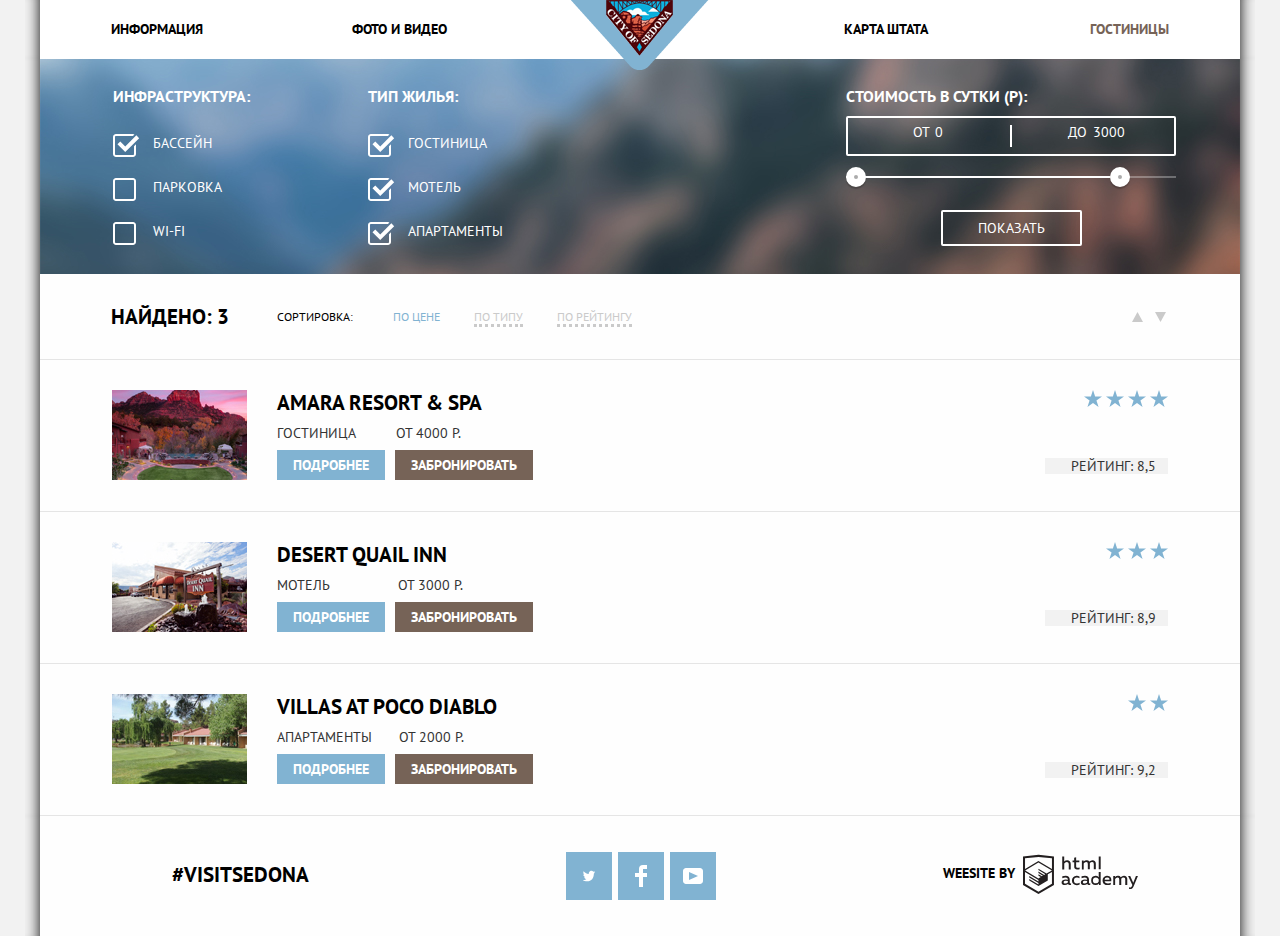
==== commit bd78e105: "05/07" ====
--- a/hotels.html
+++ b/hotels.html
@@ -33,12 +33,12 @@
           <ul>
             <li class="filter-option">
               <label class="filter-checkbox" for="filter-pool">
-              <input class="visually-hidden filter-input filter-input-checkbox" type="checkbox" name="pool" id="filter-pool" checked disabled><span class="checkbox-indicator"></span>Бассейн
+              <input class="visually-hidden filter-input filter-input-checkbox" type="checkbox" name="pool" id="filter-pool" checked><span class="checkbox-indicator"></span>Бассейн
               </label> 
             </li>
             <li class="filter-option">
               <label class="filter-checkbox" for="filter-parking">
-              <input class="visually-hidden filter-input filter-input-checkbox" type="checkbox" name="hotel" id="filter-parking" disabled><span class="checkbox-indicator"></span>Парковка
+              <input class="visually-hidden filter-input filter-input-checkbox" type="checkbox" name="hotel" id="filter-parking"><span class="checkbox-indicator"></span>Парковка
               </label>
             </li>
             <li class="filter-option">
--- a/css/style.css
+++ b/css/style.css
@@ -60,40 +60,33 @@
   width: 1200px;
   margin: 0 auto;
   padding: 0;
-  position: relative
-
-    -webkit-box-shadow:0 5px 10px rgba(0, 0, 0, 0.3), 0 0 40px rgba(0, 0, 0, 0.1) inset;
-       -moz-box-shadow:0 5px 10px rgba(0, 0, 0, 0.3), 0 0 40px rgba(0, 0, 0, 0.1) inset;
-            box-shadow:0 5px 10px rgba(0, 0, 0, 0.3), 0 0 40px rgba(0, 0, 0, 0.1) inset;
-}
-.effect8:before, .effect8:after
-{
-    content:"";
-    position:absolute;
-    z-index:-1;
-    -webkit-box-shadow:0 0 20px rgba(0,0,0,0.8);
-    -moz-box-shadow:0 0 20px rgba(0,0,0,0.8);
-    box-shadow:0 0 20px rgba(0,0,0,0.8);
-    top:10px;
-    bottom:10px;
-    left:0;
-    right:0;
-    -moz-border-radius:100px / 10px;
-    border-radius:100px / 10px;
-}
-.effect8:after
-{
-    right:10px;
-    left:auto;
-    -webkit-transform:skew(8deg) rotate(3deg);
-       -moz-transform:skew(8deg) rotate(3deg);
-        -ms-transform:skew(8deg) rotate(3deg);
-         -o-transform:skew(8deg) rotate(3deg);
-            transform:skew(8deg) rotate(3deg);
-}
-}
-
-.main-navigation{
+  position: relative;
+  display: block;
+       
+           
+}
+
+
+.wrapper:before,
+.wrapper:after {
+  content: " ";
+  clear: both;
+  height: 100%;
+  position: absolute;
+  top: 0;
+  width: 15px;
+}
+.wrapper:before {
+    box-shadow: -15px 0 15px -15px #000 inset;
+    left: -15px;
+}
+.wrapper:after {
+    box-shadow: 15px 0 15px -15px #000 inset;
+    right: -15px;
+}
+
+
+.main-navigation {
 	width: 100%;
 	background-color: #ffffff;
 }
@@ -706,6 +699,15 @@
 }
 
 
+.search-form-row:hover,
+.search-form-row:focus {
+	background-color: #ebebeb;
+}
+
+.search-form-row:active {
+	background-color: #ffffff;
+}
+
 .search-form-row svg:hover,
 .search-form-row svg:focus {
 	fill: #000000;
@@ -713,6 +715,11 @@
 
 .search-form-row svg:active {
 	fill: #81b3d2;
+}
+
+
+.search-form-row input {
+	border: none;
 }
 
 
@@ -914,7 +921,7 @@
 .filter {
 	display: flex;
 	padding-top: 28px;
-	padding-right: 73px;
+	
 	padding-left: 73px;
 
 
@@ -1003,7 +1010,7 @@
   width: 330px;
   color: #ffffff;
   text-transform: uppercase;
-  padding-left: 237px; 
+   margin-left: 223px;
 }
 
 .filter-range-title {
@@ -1041,9 +1048,8 @@
 
 .price-controls label {
   display: inline-block;
-
   font-size: 14px;
-  line-height: 38px;
+  line-height: 26px;
   vertical-align: top;
 
   cursor: pointer;
@@ -1058,7 +1064,7 @@
 .price-controls input {
   width: 50px;
   margin: 0;
-
+  
   color: inherit;
   font: inherit;
 
@@ -1111,11 +1117,6 @@
   left: 80%;
 }
 
-.range-toggle:focus {
-   background: #aeaeae
-}
-
-
 .btn-transparent {
   display: block;
   margin: 0 auto;
@@ -1140,11 +1141,6 @@
 
 
 
-.btn-transparent {
-	color: #ffffff;
-	border: 2px solid #ffffff;
-	text-transform: uppercase;
-}
 
 
 .catalog {
@@ -1159,7 +1155,7 @@
 	list-style: none;
 	padding-left: 71px;
 	padding-right: 73px;
-	padding-top: 29px;
+	padding-top: 30px;
 	padding-bottom: 29px;
 	align-items: center;
 	border-bottom: 1px solid #e5e5e5
@@ -1171,12 +1167,15 @@
 	line-height: 26px;
 	font-weight: 700;
 	color: #000000;
-}
+	margin: 0;
+}
+
+
 .sorting-found {
 	font-size: 12px;
 	line-height: 18px;
 	color: #000000;
-	padding-left: 42px; 
+	padding-left: 48px; 
 }
 
 .sorting-price a {
@@ -1187,10 +1186,26 @@
 }
 
 .sorting-item a {
-	padding-left: 34px;
+	margin-left: 34px;
 	font-size: 12px;
 	line-height: 18px;
 	color: #cacaca;
+}
+
+
+.sorting-item a {
+	border-bottom: dotted;
+}
+
+.sorting-item a:hover,
+.sorting-item a:focus {
+	color: #81b3d2;
+}
+
+
+.sorting-item a:active {
+	color: #000000;
+	text-decoration: none;
 }
 
 .icon-dir-up {
@@ -1313,21 +1328,6 @@
 	margin: 0;
 }
 
-.sorting-item a{
-	text-decoration: dotted underline;
-	color
-}
-
-.sorting-item a:hover,
-.sorting-item a:focus {
-	color: #81b3d2;
-
-}
-
-.sorting-item a:active {
-	color: #000000;
-	text-decoration: none;
-}
 
 .catalog-item h2 {
 	font-size: 21px;
@@ -1406,7 +1406,7 @@
 
 
 .main-footer-inner {
-	width: 100%
+	width: 100%;
     min-height: 120px;
 	background-color: #fefefe;
      display: flex;
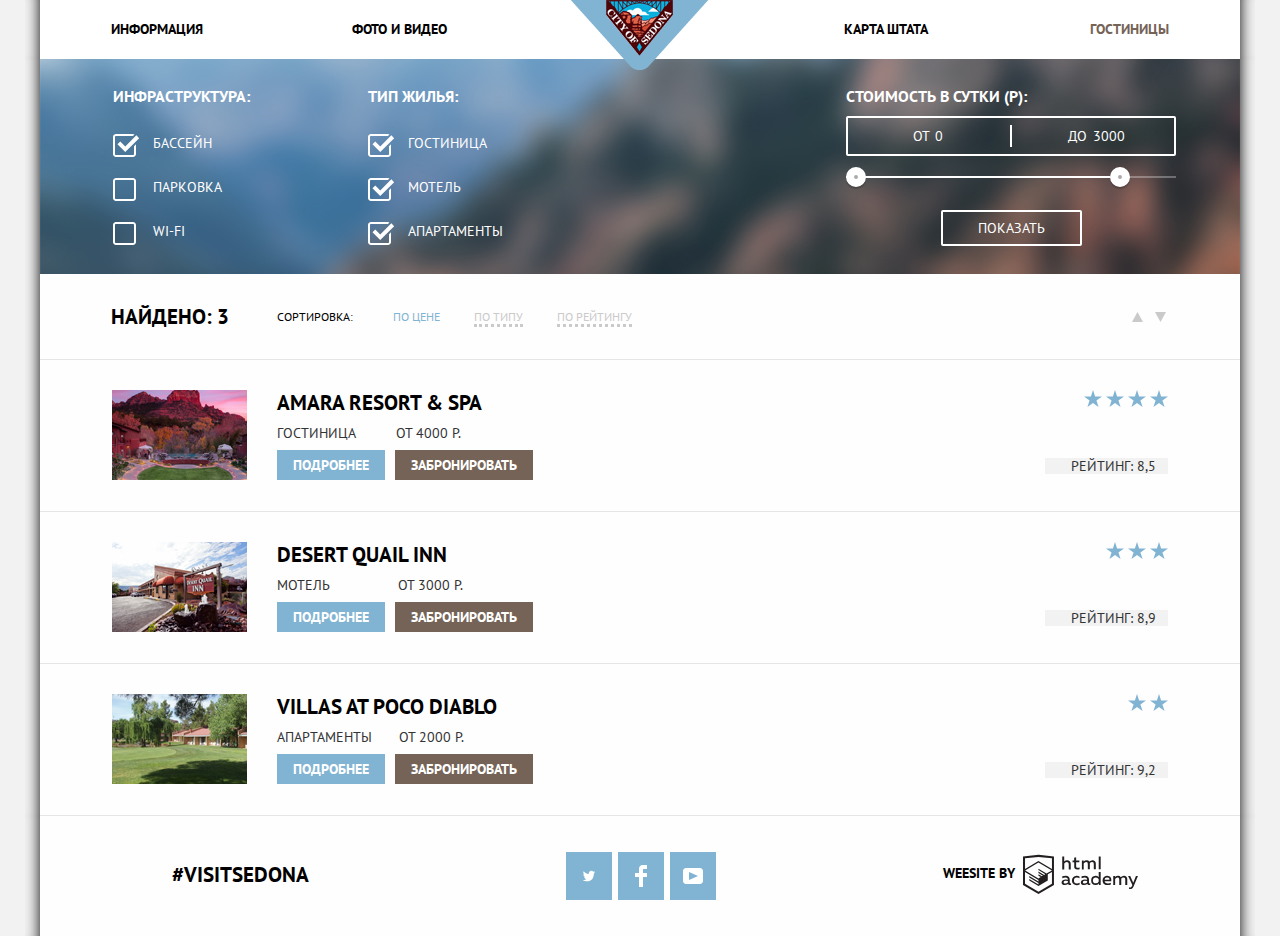
==== commit 950cb62b: "05/07/18" ====
--- a/hotels.html
+++ b/hotels.html
@@ -9,7 +9,7 @@
   </head>
   <body>
     <header class="wrapper">
-      <div class="header-logo"><a href="index.html" aria-label="Sedona"><img src="img/header-logo.png" alt="Логотип"></a>
+      <div class="header-logo"><a href="index.html" aria-label="Sedona"><img src="img/header-logo.png" width="138" height="70" alt="Логотип"></a>
       </div>
       <nav class="main-navigation">
         <ul class="site-navigation">
--- a/css/style.css
+++ b/css/style.css
@@ -1,5 +1,6 @@
 html {
-  box-sizing: border-box; 
+  -webkit-box-sizing: border-box;
+          box-sizing: border-box; 
 }
 
 body {
@@ -51,7 +52,9 @@
 
   white-space: nowrap;
 
-  clip-path: inset(100%);
+  -webkit-clip-path: inset(100%);
+
+          clip-path: inset(100%);
   clip: rect(0 0 0 0);
   overflow: hidden;
 }
@@ -77,11 +80,13 @@
   width: 15px;
 }
 .wrapper:before {
-    box-shadow: -15px 0 15px -15px #000 inset;
+    -webkit-box-shadow: -15px 0 15px -15px #000 inset;
+            box-shadow: -15px 0 15px -15px #000 inset;
     left: -15px;
 }
 .wrapper:after {
-    box-shadow: 15px 0 15px -15px #000 inset;
+    -webkit-box-shadow: 15px 0 15px -15px #000 inset;
+            box-shadow: 15px 0 15px -15px #000 inset;
     right: -15px;
 }
 
@@ -110,8 +115,12 @@
 }
 
 .main-navigation-wrapper {
-	display: flex;
-	justify-content: space-between;
+	display: -webkit-box;
+	display: -ms-flexbox;
+	display: flex;
+	-webkit-box-pack: justify;
+	    -ms-flex-pack: justify;
+	        justify-content: space-between;
 }
 
 .site-navigation {
@@ -119,6 +128,10 @@
 	padding: 0;
 	color: #000000;
 	list-style: none;
+	
+	display: -webkit-box;
+	
+	display: -ms-flexbox;
 	
 	display: flex;
 	padding-left: 71px;
@@ -175,8 +188,14 @@
 
 .caption-main {
 	
-	display: flex;
-	justify-content: center;
+	display: -webkit-box;
+	
+	display: -ms-flexbox;
+	
+	display: flex;
+	-webkit-box-pack: center;
+	    -ms-flex-pack: center;
+	        justify-content: center;
 	width: 100%;
 	margin:0 auto;
 	font-size: 0;
@@ -195,10 +214,16 @@
 .advantage-header {
 	background-color: #ffffff;
 	text-align: center;
-	display: flex;
-	justify-content: center;
+	display: -webkit-box;
+	display: -ms-flexbox;
+	display: flex;
+	-webkit-box-pack: center;
+	    -ms-flex-pack: center;
+	        justify-content: center;
 	margin:0 auto;
-	align-items: center;
+	-webkit-box-align: center;
+	    -ms-flex-align: center;
+	        align-items: center;
 	margin: 0;
     padding: 0;
 }
@@ -237,8 +262,13 @@
 	margin: 0;
 	padding: 0;
 	list-style: none;
-	display: flex;
-	flex-direction: column;
+	display: -webkit-box;
+	display: -ms-flexbox;
+	display: flex;
+	-webkit-box-orient: vertical;
+	-webkit-box-direction: normal;
+	    -ms-flex-direction: column;
+	        flex-direction: column;
 }
 
 .advantage-list p {
@@ -250,6 +280,8 @@
 }
 
 .advantage-item {
+	display: -webkit-box;
+	display: -ms-flexbox;
 	display: flex;
 	
 }
@@ -424,9 +456,16 @@
 }
 
 .search {
-	display: flex;
-	flex-direction: column;
-	align-items: center;
+	display: -webkit-box;
+	display: -ms-flexbox;
+	display: flex;
+	-webkit-box-orient: vertical;
+	-webkit-box-direction: normal;
+	    -ms-flex-direction: column;
+	        flex-direction: column;
+	-webkit-box-align: center;
+	    -ms-flex-align: center;
+	        align-items: center;
     background-color: #ffffff;
     text-align: center;
 
@@ -496,36 +535,65 @@
 
  .modal-show {
     	display: block;
-    	animation: bounce 0.6s;
+    	-webkit-animation: bounce 0.6s;
+    	        animation: bounce 0.6s;
     }
 
     
 .modal-error {
-  animation: shake 0.6s;
+  -webkit-animation: shake 0.6s;
+          animation: shake 0.6s;
+}
+
+  @-webkit-keyframes bounce {
+  0% {
+    -webkit-transform: translateY(-2000px);
+            transform: translateY(-2000px);
+  }
+
+  70% {
+    -webkit-transform: translateY(30px);
+            transform: translateY(30px);
+  }
+
+  90% {
+    -webkit-transform: translateY(-10px);
+            transform: translateY(-10px);
+  }
+
+  100% {
+    -webkit-transform: translateY(0);
+            transform: translateY(0);
+  }
 }
 
   @keyframes bounce {
   0% {
-    transform: translateY(-2000px);
+    -webkit-transform: translateY(-2000px);
+            transform: translateY(-2000px);
   }
 
   70% {
-    transform: translateY(30px);
+    -webkit-transform: translateY(30px);
+            transform: translateY(30px);
   }
 
   90% {
-    transform: translateY(-10px);
+    -webkit-transform: translateY(-10px);
+            transform: translateY(-10px);
   }
 
   100% {
-    transform: translateY(0);
+    -webkit-transform: translateY(0);
+            transform: translateY(0);
   }
 } 
 
-@keyframes shake {
+@-webkit-keyframes shake {
   0%,
   100% {
-    transform: translateX(0);
+    -webkit-transform: translateX(0);
+            transform: translateX(0);
   }
 
   10%,
@@ -533,21 +601,53 @@
   50%,
   70%,
   90% {
-    transform: translateX(-10px);
+    -webkit-transform: translateX(-10px);
+            transform: translateX(-10px);
   }
 
   20%,
   40%,
   60%,
   80% {
-    transform: translateX(10px);
+    -webkit-transform: translateX(10px);
+            transform: translateX(10px);
   }
+} 
+
+@keyframes shake {
+  0%,
+  100% {
+    -webkit-transform: translateX(0);
+            transform: translateX(0);
+  }
+
+  10%,
+  30%,
+  50%,
+  70%,
+  90% {
+    -webkit-transform: translateX(-10px);
+            transform: translateX(-10px);
+  }
+
+  20%,
+  40%,
+  60%,
+  80% {
+    -webkit-transform: translateX(10px);
+            transform: translateX(10px);
+  }
 }
 
 
 .search-form {
-	display: flex;
-	flex-direction: column;
+	display: -webkit-box;
+	display: -ms-flexbox;
+	display: flex;
+	-webkit-box-orient: vertical;
+	-webkit-box-direction: normal;
+	    -ms-flex-direction: column;
+	        flex-direction: column;
 	padding-left: 55px;
 	padding-right: 55px;
 	padding-top: 45px;
@@ -560,8 +660,12 @@
 }
 
 .search-form-data1 {
-	display: flex;
-	justify-content: space-between;
+	display: -webkit-box;
+	display: -ms-flexbox;
+	display: flex;
+	-webkit-box-pack: justify;
+	    -ms-flex-pack: justify;
+	        justify-content: space-between;
 	margin-bottom: 29px;
 
 }
@@ -573,22 +677,26 @@
 }
 
 .search-form-data1 label {
-	padding-top: 12px;
+	padding-top: 6px;
 }
 .search-form-data2 p {
-	padding-top: 10px;
+	
 	margin: 0;
 
 }
 
 .search-form-data2 {
-	display: flex;
-	justify-content: space-between;
+	display: -webkit-box;
+	display: -ms-flexbox;
+	display: flex;
+	-webkit-box-pack: justify;
+	    -ms-flex-pack: justify;
+	        justify-content: space-between;
 	 margin-bottom: 26px;
 }
 
 .search-form-data2 label {
-	padding-top: 12px;
+	padding-top: 6px;
 }
 
 .search-form-row {
@@ -596,14 +704,18 @@
 	width: 345px;
     border: 2px solid #f2f2f2; 
     background-color: #f2f2f2;
+    display: -webkit-box;
+    display: -ms-flexbox;
+    display: flex;
 }
 
 .search-form-row input  {
-	box-sizing: border-box;
+	-webkit-box-sizing: border-box;
+	        box-sizing: border-box;
     border: none; 
     outline: none;
     -webkit-appearance: none; 
-    width: 300px;
+    width: 310px;
     vertical-align: middle;
 
 	background-color: #f2f2f2;
@@ -611,18 +723,19 @@
 	vertical-align: middle;
 	text-transform: uppercase;
 	font-size: 14px;
-	line-height: 26px;
+	line-height: 1px;
 	font-weight: 700;
     color: #000000;
     padding: 0;
-   margin: 0;
-   padding-left: 12px;
-   padding-bottom: 6px;
-   }
+    margin: 0;
+    padding-left: 12px;
+  
+    }
 
    .search-form-row button {
       border: none;
-      box-sizing: border-box;
+      -webkit-box-sizing: border-box;
+              box-sizing: border-box;
 }
 
 
@@ -639,12 +752,17 @@
     height: 38px;
     padding: 0;
     margin: 0;
-    box-sizing: border-box;
+    -webkit-box-sizing: border-box;
+            box-sizing: border-box;
 }
 
 .search-form-number {
+    display: -webkit-box;
+    display: -ms-flexbox;
     display: flex;
-	justify-content: space-between;
+	-webkit-box-pack: justify;
+	    -ms-flex-pack: justify;
+	        justify-content: space-between;
 }
 
 .search-form-number label {
@@ -654,8 +772,12 @@
 }
 
 .number-abults {
-	display: flex;
-    align-items: center;
+	display: -webkit-box;
+	display: -ms-flexbox;
+	display: flex;
+    -webkit-box-align: center;
+        -ms-flex-align: center;
+            align-items: center;
 	width: 228px;
 
 }
@@ -665,8 +787,12 @@
 }
 
 .number-children {
-	display: flex;
-	align-items: center;
+	display: -webkit-box;
+	display: -ms-flexbox;
+	display: flex;
+	-webkit-box-align: center;
+	    -ms-flex-align: center;
+	        align-items: center;
 }
 
 .number-children label{
@@ -676,21 +802,21 @@
 
 .number-abults input,
 .number-children input {
-	box-sizing: border-box;
+	-webkit-box-sizing: border-box;
+   box-sizing: border-box;
    text-align: center;
 }
 
 .search-form-calendar {
-	margin-top: 5px;
+
 	background-color: #f2f2f2;
 }
 
-.search-form-field:hover,
+.search-form-field:hover {
+	background-color: #ebebeb;
+}
+
 .search-form-field:focus {
-	background-color: #f2f2f2;
-}
-
-.search-form-field:active {
 	background-color: #ffffff;
 }
 
@@ -699,14 +825,33 @@
 }
 
 
-.search-form-row:hover,
+.search-form-row:hover {
+	background-color: #ebebeb;
+}
+
 .search-form-row:focus {
+	background-color: #ffffff;
+}
+
+.search-form-row input:hover {
 	background-color: #ebebeb;
 }
 
-.search-form-row:active {
+.search-form-row input:focus {
 	background-color: #ffffff;
 }
+
+.search-form-row:hover .search-form-calendar {
+	background-color: #ebebeb;
+}
+
+.search-form-row:focus .search-form-calendar {
+	background-color: #ffffff;
+}
+
+
+
+
 
 .search-form-row svg:hover,
 .search-form-row svg:focus {
@@ -722,24 +867,6 @@
 	border: none;
 }
 
-
-.search-form-row input:hover,
-.search-form-row input:focus {
- background-color: #ebebeb;
-}
-
-.search-form-row input:active {
-	background-color: #ffffff;
-}
-
-.search-form-number input:hover,
-.search-form-number input:focus {
-    background-color: #ebebeb;
-}
-
-.search-form-number input:active {
-    background-color: #ffffff;
-}
 
 
 .btn-minus {
@@ -814,6 +941,7 @@
    top: 0;
    left: 0;
    z-index: 2;
+   border: 0px;
 }
 
 
@@ -828,6 +956,8 @@
     position: absolute;
     z-index: 4;
     bottom: 0;
+    display: -webkit-box;
+    display: -ms-flexbox;
     display: flex;
 }
 
@@ -845,15 +975,24 @@
 
 .footer-social {
      width: 400px;
+     display: -webkit-box;
+     display: -ms-flexbox;
      display: flex;
-     justify-content: center;
+     -webkit-box-pack: center;
+         -ms-flex-pack: center;
+             justify-content: center;
 
 }
 
 .footer-social ul {
-	display: flex;
-    flex-wrap: wrap;
-    justify-content: space-between;
+	display: -webkit-box;
+	display: -ms-flexbox;
+	display: flex;
+    -ms-flex-wrap: wrap;
+        flex-wrap: wrap;
+    -webkit-box-pack: justify;
+        -ms-flex-pack: justify;
+            justify-content: space-between;
     width: 150px;
     margin: 0;
     padding: 0;
@@ -863,9 +1002,15 @@
 
 .social-button {
     background-color: #81b3d2;
+    display: -webkit-box;
+    display: -ms-flexbox;
     display: flex;
-    align-items: center;
-    justify-content: center;
+    -webkit-box-align: center;
+        -ms-flex-align: center;
+            align-items: center;
+    -webkit-box-pack: center;
+        -ms-flex-pack: center;
+            justify-content: center;
     width: 46px;
     height: 48px;
 
@@ -882,8 +1027,12 @@
 
 .footer-copyright {
 	width: 400px;
-	display: flex;
-	justify-content: center;
+	display: -webkit-box;
+	display: -ms-flexbox;
+	display: flex;
+	-webkit-box-pack: center;
+	    -ms-flex-pack: center;
+	        justify-content: center;
  }
  .footer-copyright b {
  		padding-top: 49px;
@@ -919,6 +1068,8 @@
 }
 
 .filter {
+	display: -webkit-box;
+	display: -ms-flexbox;
 	display: flex;
 	padding-top: 28px;
 	
@@ -1023,7 +1174,12 @@
 
 .price-controls {
   position: relative;
-  
+  display: -webkit-box;
+  display: -ms-flexbox;
+  display: flex;
+  -webkit-box-align: center;
+      -ms-flex-align: center;
+          align-items: center;
   height: 36px;
   margin-bottom: 20px;
 
@@ -1043,15 +1199,15 @@
   height: 22px;
 
   background: #ffffff;
-  transform: translate(-50%, -50%);
+  -webkit-transform: translate(-50%, -50%);
+      -ms-transform: translate(-50%, -50%);
+          transform: translate(-50%, -50%);
 }
 
 .price-controls label {
   display: inline-block;
   font-size: 14px;
-  line-height: 26px;
   vertical-align: top;
-
   cursor: pointer;
 }
 
@@ -1101,7 +1257,8 @@
   background: #ababab;
   border: 8px solid #ffffff;
   border-radius: 50%;
-  box-shadow: 0 2px 1px 0 rgba(0, 1, 1, 0.2);
+  -webkit-box-shadow: 0 2px 1px 0 rgba(0, 1, 1, 0.2);
+          box-shadow: 0 2px 1px 0 rgba(0, 1, 1, 0.2);
   cursor: pointer;
 }
 
@@ -1149,6 +1306,8 @@
 }
 
 .sorting {
+	display: -webkit-box;
+	display: -ms-flexbox;
 	display: flex;
 	padding: 0;
 	margin: 0;
@@ -1157,7 +1316,9 @@
 	padding-right: 73px;
 	padding-top: 30px;
 	padding-bottom: 29px;
-	align-items: center;
+	-webkit-box-align: center;
+	    -ms-flex-align: center;
+	        align-items: center;
 	border-bottom: 1px solid #e5e5e5
 }
 
@@ -1226,13 +1387,20 @@
 	padding: 0;
 	margin: 0;
 	list-style: none;
-	display: flex;
-	flex-direction: column;
+	display: -webkit-box;
+	display: -ms-flexbox;
+	display: flex;
+	-webkit-box-orient: vertical;
+	-webkit-box-direction: normal;
+	    -ms-flex-direction: column;
+	        flex-direction: column;
 }
 
 
 
 .catalog-item {
+	display: -webkit-box;
+	display: -ms-flexbox;
 	display: flex;
 	padding-right: 72px;
 	padding-left: 72px;
@@ -1296,8 +1464,13 @@
 
 .catalog-block {
 	width: 362px;
-	display: flex;
-	flex-direction: column;
+	display: -webkit-box;
+	display: -ms-flexbox;
+	display: flex;
+	-webkit-box-orient: vertical;
+	-webkit-box-direction: normal;
+	    -ms-flex-direction: column;
+	        flex-direction: column;
 	padding-right: 150px;
 	margin-left: 30px;
 }
@@ -1305,9 +1478,16 @@
 .catalog-block-right {
 	width: 241px;
 	margin-left: 200px;
-	display: flex;
-	flex-direction: column;
-    align-items: flex-end;
+	display: -webkit-box;
+	display: -ms-flexbox;
+	display: flex;
+	-webkit-box-orient: vertical;
+	-webkit-box-direction: normal;
+	    -ms-flex-direction: column;
+	        flex-direction: column;
+    -webkit-box-align: end;
+        -ms-flex-align: end;
+            align-items: flex-end;
 	text-align: right;
 }
 
@@ -1346,6 +1526,10 @@
 }
 .catalog-item p {
 	color: #333333;
+}
+
+.icon-dir-down path:a {
+	fill: #81b3d2;
 }
 
 .icon-dir-up path:hover,
@@ -1409,6 +1593,8 @@
 	width: 100%;
     min-height: 120px;
 	background-color: #fefefe;
+     display: -webkit-box;
+     display: -ms-flexbox;
      display: flex;
  }
 
@@ -1426,4 +1612,4 @@
 
 .site-navigation-hotels .navigation-active {
 	color: #766357;
-}
+}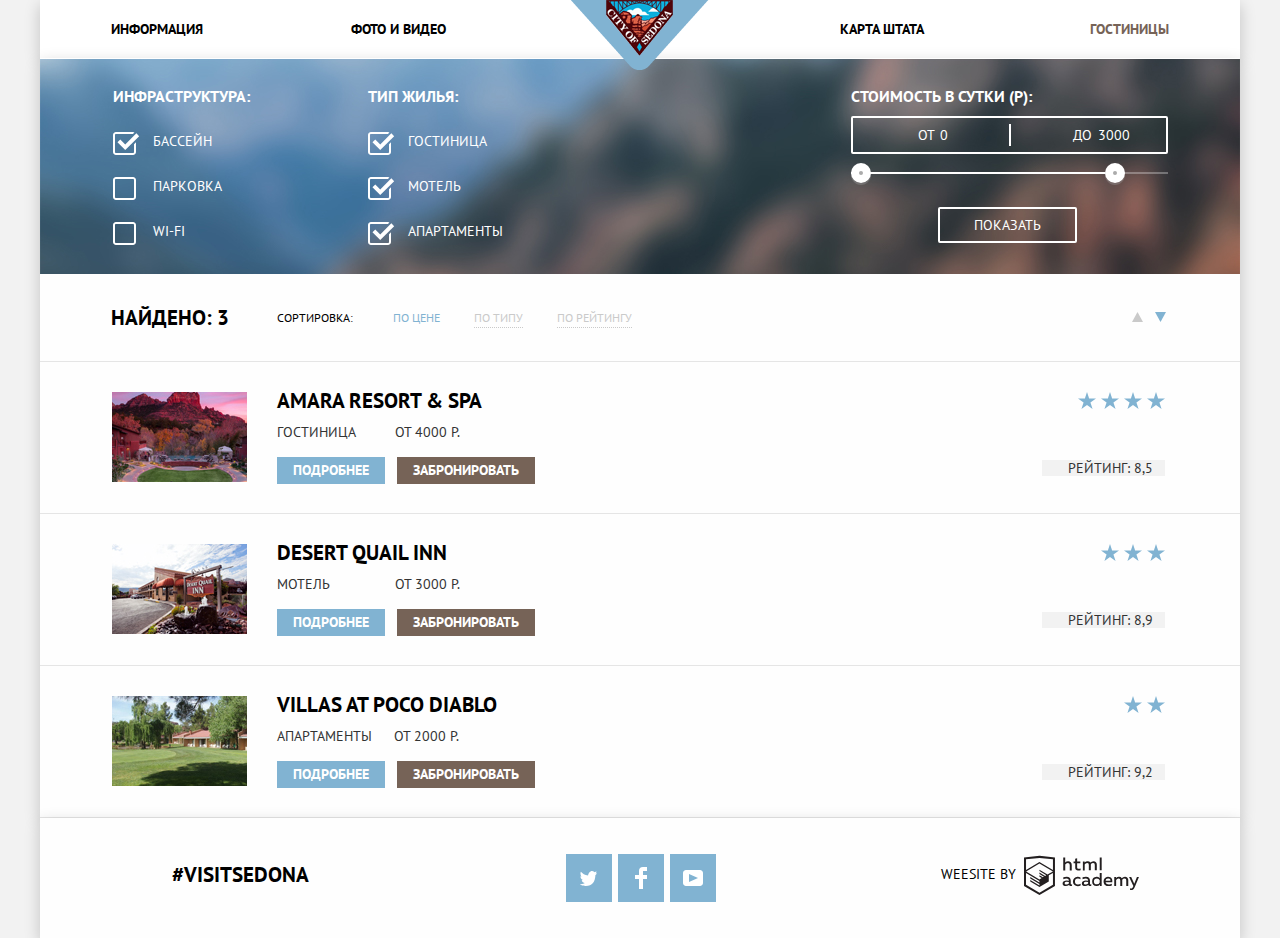
==== commit 02fc3926: "08.07" ====
--- a/hotels.html
+++ b/hotels.html
@@ -1,6 +1,6 @@
 <!DOCTYPE html>
 <html lang="ru">
-  <head>
+  <head>  
     <meta charset="utf-8">
     <title>HTML Academy: Седона</title>
     <link href="https://fonts.googleapis.com/css?family=PT+Sans:400,700&amp;subset=latin,cyrillic" rel="stylesheet" type="text/css">
@@ -21,35 +21,35 @@
           </li>
           <li class="site-navigation-hotels"><a class="navigation-active" href="hotels.html" aria-label="Гостиницы">Гостиницы</a>
           </li> 
-          </ul>
+        </ul>
       </nav>
     </header>
     <main class="wrapper">
       <section class="filters">
         <h1 class="visually-hidden">Catalog Hotels</h1>
         <form class="filter" method="get" action="https://echo.htmlacademy.ru">
-        <fieldset class="filter-block">
-          <legend>Инфраструктура:</legend>
-          <ul>
-            <li class="filter-option">
-              <label class="filter-checkbox" for="filter-pool">
-              <input class="visually-hidden filter-input filter-input-checkbox" type="checkbox" name="pool" id="filter-pool" checked><span class="checkbox-indicator"></span>Бассейн
-              </label> 
-            </li>
-            <li class="filter-option">
-              <label class="filter-checkbox" for="filter-parking">
-              <input class="visually-hidden filter-input filter-input-checkbox" type="checkbox" name="hotel" id="filter-parking"><span class="checkbox-indicator"></span>Парковка
-              </label>
-            </li>
-            <li class="filter-option">
-              <label class="filter-checkbox" for="filter-wifi">
-              <input class="visually-hidden filter-input filter-input-checkbox" type="checkbox" name="wifi" id="filter-wifi"><span class="checkbox-indicator"></span>Wi-fi
-              </label>
-            </li>
-          </ul>
-        </fieldset>
-        <fieldset class="filter-block">
-          <legend>Тип жилья:</legend>
+          <fieldset class="filter-block">
+            <legend>Инфраструктура:</legend>
+            <ul>
+              <li class="filter-option">
+                <label class="filter-checkbox" for="filter-pool">
+                  <input class="visually-hidden filter-input filter-input-checkbox" type="checkbox" name="pool" id="filter-pool" checked><span class="checkbox-indicator"></span>Бассейн
+                </label> 
+              </li>
+              <li class="filter-option">
+                <label class="filter-checkbox" for="filter-parking">
+                  <input class="visually-hidden filter-input filter-input-checkbox" type="checkbox" name="hotel" id="filter-parking"><span class="checkbox-indicator"></span>Парковка
+                </label>
+              </li>
+              <li class="filter-option">
+                <label class="filter-checkbox" for="filter-wifi">
+                  <input class="visually-hidden filter-input filter-input-checkbox" type="checkbox" name="wifi" id="filter-wifi"><span class="checkbox-indicator"></span>Wi-fi
+                </label>
+              </li>
+            </ul>
+          </fieldset>
+          <fieldset class="filter-block">
+            <legend>Тип жилья:</legend>
             <ul>
               <li class="filter-option">
                 <label class="filter-checkbox" for="filter-hotel">
@@ -58,40 +58,44 @@
               </li>
               <li class="filter-option">
                 <label class="filter-checkbox" for="filter-motel">
-                <input class="visually-hidden filter-input filter-input-checkbox" type="checkbox" name="motel" id="filter-motel" checked><span class="checkbox-indicator"></span>Мотель
+                  <input class="visually-hidden filter-input filter-input-checkbox" type="checkbox" name="motel" id="filter-motel" checked><span class="checkbox-indicator"></span>Мотель
                 </label>
               </li>
               <li class="filter-option">
                 <label class="filter-checkbox" for="filter-apartamens">
-                <input class="visually-hidden filter-input filter-input-checkbox" type="checkbox" name="apartamens" id="filter-apartamens" checked><span class="checkbox-indicator"></span>Апартаменты
-                </label>
-              </li>
-           </ul>
+                  <input class="visually-hidden filter-input filter-input-checkbox" type="checkbox" name="apartamens" id="filter-apartamens" checked><span class="checkbox-indicator"></span>Апартаменты
+                </label>
+              </li>
+            </ul>
           </fieldset>
           <div class="filter-range">
-            <div class="filter-range-title">Стоимость в сутки (р):</div>
+            <div class="filter-range-title">Стоимость в сутки (р):
+            </div>
               <div class="price-controls">
                 <label class="min-price">от <input type="text" name="min-price" value="0"></label>
                 <label class="max-price">до <input type="text" name="max-price" value="3000"></label>
               </div>
             <div class="range-controls">
               <div class="scale">
-              <div class="bar"></div>
-            </div>
-            <div class="range-toggle range-toggle-min"></div>
-            <div class="range-toggle range-toggle-max"></div>
-          </div>
-         <button class="btn-transparent" type="submit" aria-label="Показать выбор">Показать</button>
+              <div class="bar">
+              </div>
+              </div>
+              <div class="range-toggle range-toggle-min">
+              </div>
+              <div class="range-toggle range-toggle-max">
+              </div>
+            </div>
+          <button class="btn-transparent" type="submit" aria-label="Показать выбор">Показать</button>
         </div>
       </form>
     </section>
-
     <section class="catalog">
       <ul  class="sorting">
-       <li class="sorting-title">Найдено: 3</li>
+        <li class="sorting-title">Найдено: 3</li>
     		<li class="sorting-found">Сортировка:</li>
     		<li class="sorting-price">
-    		  <a href="#" class="active" aria-label="По цене">По цене</a></li>
+    		  <a href="#" class="active" aria-label="По цене">По цене</a>
+        </li>
         <li class="sorting-item">
     		  <a href="#" aria-label="По типу">По типу</a>
         </li>
@@ -99,99 +103,102 @@
     		  <a href="#" aria-label="По рейтингу">По рейтингу</a>
         </li>
     		<li class="icon-dir-up">
-          <a href="#"><svg xmlns="http://www.w3.org/2000/svg" width="11" height="10" viewBox="0 0 11 10"><path fill="#cacaca;" d="M5.5 0L0 10h11z"/></svg></a>
-        </li>
-        <li class="icon-dir-down"><a href="#"><svg xmlns="http://www.w3.org/2000/svg" width="11" height="10" viewBox="0 0 11 10"><path fill="#cacaca" d="M5.5 10L0 0h11"/></svg></a>
+          <a href="#" aria-lebel="переключение сортировки вверх"><svg xmlns="http://www.w3.org/2000/svg" width="11" height="10" viewBox="0 0 11 10"><path fill="#cacaca" d="M5.5 0L0 10h11z"/></svg></a>
+        </li>
+        <li class="icon-dir-down"><a href="#" aria-lebel="Переключение сортировки вниз"><svg xmlns="http://www.w3.org/2000/svg" width="11" height="10" viewBox="0 0 11 10"><path fill="#cacaca" d="M5.5 10L0 0h11"/></svg></a>
         </li>
       </ul>
         <ul class="catalog-list">
           <li class="catalog-item">
         		<img src="img/amara.jpg" width="135" height="90" alt="Amara rasort">
             <div class="catalog-block">
-        		<h2>Amara resort & spa</h2>
-        		<p>Гостиница
-        		<span class="catalog-block-1">От 4000 Р.</span></p>
-            <div class="catalog-btn">
-        		<a class="button-info" href="#" aria-label="Подробнее о гостиницы">Подробнее</a>
-        		<a class="button-booking" href="#" aria-label="Забронировать гостиницу">Забронировать</a>
-          </div>
-        </div>
-        <div class="catalog-block-right">
-          <div class="stars">
-            <img src="img/star.svg" width="18" height="17" alt="star">
-            <img src="img/star.svg" width="18" height="17" alt="star">
-            <img src="img/star.svg" width="18" height="17" alt="star">
-            <img src="img/star.svg" width="18" height="17" alt="star">
-          </div>
-        		<p  class="reting-text">Рейтинг: 8,5</p>
-          </div>
+        		  <h2>Amara resort & spa</h2>
+        		  <p>Гостиница
+        		    <span class="catalog-block-1">От 4000 Р.</span>
+              </p>
+              <div class="catalog-btn">
+        		    <a class="button-info" href="#" aria-label="Подробнее о гостиницы">Подробнее</a>
+        		    <a class="button-booking" href="#" aria-label="Забронировать гостиницу">Забронировать</a>
+              </div>
+            </div>
+            <div class="catalog-block-right">
+              <div class="stars">
+                <img src="img/star.svg" width="18" height="17" alt="star">
+                <img src="img/star.svg" width="18" height="17" alt="star">
+                <img src="img/star.svg" width="18" height="17" alt="star">
+                <img src="img/star.svg" width="18" height="17" alt="star">
+              </div>
+        		  <p  class="reting-text">Рейтинг: 8,5</p>
+            </div>
         	</li>
           <li class="catalog-item">
             <img src="img/desert.jpg" width="135" height="90" alt="Amara rasort">
-            <div class="catalog-block">
-            <h2>Desert Quail Inn</h2>
-            <p>Мотель
-            <span class="catalog-block-2">От 3000 Р.</span></p>
-            <div class="catalog-btn">
-            <a class="button-info" href="#" aria-label="Подробнее о мотеле">Подробнее</a>
-            <a class="button-booking" href="#" aria-label="Забронировать мотель">Забронировать</a>
-          </div>
-        </div>
-        <div class="catalog-block-right">
-          <div class="stars">
-            <img src="img/star.svg" width="18" height="17" alt="star">
-            <img src="img/star.svg" width="18" height="17" alt="star">
-            <img src="img/star.svg" width="18" height="17" alt="star">
-            </div>
-            <p  class="reting-text">Рейтинг: 8,9</p>
-          </div>
-          </li>
-        <li class="catalog-item">
+              <div class="catalog-block">
+                <h2>Desert Quail Inn</h2>
+                <p>Мотель
+                  <span class="catalog-block-2">От 3000 Р.</span>
+                </p>
+                <div class="catalog-btn">
+                  <a class="button-info" href="#" aria-label="Подробнее о мотеле">Подробнее</a>
+                  <a class="button-booking" href="#" aria-label="Забронировать мотель">Забронировать</a>
+                </div>
+              </div>
+            <div class="catalog-block-right">
+              <div class="stars">
+                <img src="img/star.svg" width="18" height="17" alt="star">
+                <img src="img/star.svg" width="18" height="17" alt="star">
+                <img src="img/star.svg" width="18" height="17" alt="star">
+              </div>
+              <p class="reting-text">Рейтинг: 8,9</p>
+            </div>
+          </li>
+          <li class="catalog-item">
             <img src="img/villas.jpg" width="135" height="90" alt="Amara rasort">
             <div class="catalog-block">
-            <h2>Villas at Poco Diablo</h2>
-            <p>Апартаменты
-            <span class="catalog-block-3">От 2000 Р.</span></p>
-            <div class="catalog-btn">
-            <a class="button-info" href="#" aria-label="Подробнее о апартаментах">Подробнее</a>
-            <a class="button-booking" href="#" aria-label="Забронировать апартаменты">Забронировать</a>
-          </div>
-        </div>
-        <div class="catalog-block-right">
-          <div class="stars">
-            <img src="img/star.svg" width="18" height="17" alt="star">
-            <img src="img/star.svg" width="18" height="17" alt="star">
-            </div>
-            <p  class="reting-text">Рейтинг: 9,2</p>
-          </div>
-          </li>
-          
+              <h2>Villas at Poco Diablo</h2>
+              <p>Апартаменты
+                <span class="catalog-block-3">От 2000 Р.</span>
+              </p>
+              <div class="catalog-btn">
+              <a class="button-info" href="#" aria-label="Подробнее о апартаментах">Подробнее</a>
+              <a class="button-booking" href="#" aria-label="Забронировать апартаменты">Забронировать</a>
+              </div>
+            </div>
+            <div class="catalog-block-right">
+              <div class="stars">
+                <img src="img/star.svg" width="18" height="17" alt="star">
+                <img src="img/star.svg" width="18" height="17" alt="star">
+              </div>
+              <p class="reting-text">Рейтинг: 9,2</p>
+             </div>
+          </li>
         </ul>
     </section>
   </main>
  <footer class="wrapper">
-        <div class="main-footer-inner">
-          <h3>#Visitsedona</h3>
+   <div class="main-footer-inner">
+       <h3>#Visitsedona</h3>
         <div class="footer-social">
-           <ul>
-             <li>
-                <a class="social-button" href="#" aria-label="Твитер"><span class="visually-hidden">Твитер</span><svg xmlns="http://www.w3.org/2000/svg" width="12" height="22" xmlns:xlink="http://www.w3.org/1999/xlink" viewBox="0 0 17 15"><path fill="#FFF" d="M10.95.144c1.685-.496 2.984.27 3.577 1.179.673-.231 1.331-.481 2.011-.708a2.345 2.345 0 0 1-.857 1.768c.685.17 1.304-.491 1.304-.491-.169 1-1.006 1.788-1.563 2.024-.231 6.75-3.175 11.217-10.077 11.082h-.446c-.41 0-4.164-.46-4.898-1.887 2.271.196 3.893-.422 4.693-1.177-.96-.3-2.679-.477-2.979-2.95.349.106.564.228 1.19.119C1.705 8.247.374 7.53.448 5.33c.285.328 1.067.536 1.34.472C1.085 5.561-.182 2.442.894.85c1.818 1.854 3.735 3.606 7.152 3.773C8.254 2.33 9.183.793 10.95.144z"/></svg>
-               </a>
-            </li>
+          <ul>
             <li>
-               <a class="social-button" href="#" aria-label="Фейсбук"><span class="visually-hidden">Фейсбук</span><svg xmlns="http://www.w3.org/2000/svg" width="12" height="22" viewBox="0 0 12 22"><path fill="#FFF" d="M12 4V0H8a4 4 0 0 0-4 4v4H0v4h4v10h4V12h4V8H8V4h4z"/></svg>
+              <a class="social-button" href="#" aria-label="Твитер"><span class="visually-hidden">Твитер</span><svg xmlns="  http://www.w3.org/2000/svg" width="17" height="15" xmlns:xlink="http://www.w3.org/1999/xlink" viewBox="0 0 17 15"><path fill="#FFF" d="M10.95.144c1.685-.496 2.984.27 3.577 1.179.673-.231 1.331-.481 2.011-.708a2.345 2.345 0 0 1-.857 1.768c.685.17 1.304-.491 1.304-.491-.169 1-1.006 1.788-1.563 2.024-.231 6.75-3.175 11.217-10.077 11.082h-.446c-.41 0-4.164-.46-4.898-1.887 2.271.196 3.893-.422 4.693-1.177-.96-.3-2.679-.477-2.979-2.95.349.106.564.228 1.19.119C1.705 8.247.374 7.53.448 5.33c.285.328 1.067.536 1.34.472C1.085 5.561-.182 2.442.894.85c1.818 1.854 3.735 3.606 7.152 3.773C8.254 2.33 9.183.793 10.95.144z"/></svg>
               </a>
             </li>
             <li>
-               <a class="social-button" href="#" aria-label="Youtube"><span class="visually-hidden">Youtube</span><svg xmlns="http://www.w3.org/2000/svg" xmlns:xlink="http://www.w3.org/1999/xlink" width="20" height="16" viewBox="0 0 20 16"><path fill="#FFF" d="M17 0H3C1.35 0 0 1.35 0 3v10c0 1.65 1.35 3 3 3h14c1.65 0 3-1.35 3-3V3c0-1.65-1.35-3-3-3zM6.027 11.998V4.002L15.014 8l-8.987 3.998z"/></svg>
-               </a>
+              <a class="social-button" href="#" aria-label="Фейсбук"><span class="visually-hidden">Фейсбук</span><svg xmlns="http://www.w3.org/2000/svg" width="12" height="22" viewBox="0 0 12 22"><path fill="#FFF" d="M12 4V0H8a4 4 0 0 0-4 4v4H0v4h4v10h4V12h4V8H8V4h4z"/></svg>
+              </a>
+            </li>
+            <li>
+              <a class="social-button" href="#" aria-label="Youtube"><span class="visually-hidden">Youtube</span><svg xmlns="http://www.w3.org/2000/svg" xmlns:xlink="http://www.w3.org/1999/xlink" width="20" height="16" viewBox="0 0 20 16"><path fill="#FFF" d="M17 0H3C1.35 0 0 1.35 0 3v10c0 1.65 1.35 3 3 3h14c1.65 0 3-1.35 3-3V3c0-1.65-1.35-3-3-3zM6.027 11.998V4.002L15.014 8l-8.987 3.998z"/></svg>
+              </a>
             </li>
           </ul>
         </div>
         <div class="footer-copyright">
           <b>Weesite by</b>
           <a href="https://htmlacademy.ru/intensive/htmlcss" aria-label="Логотип htmlacademy">
-          <svg id="Layer_1" data-name="Layer 1" xmlns="http://www.w3.org/2000/svg" width="115" height="41" viewBox="0 0 108.08 36.85"><title>logo-htmlacademy-small1</title><path d="M44.61,26.88a2,2,0,0,0,.55-0.1v1.33a3.25,3.25,0,0,1-1.18.21,1.67,1.67,0,0,1-1.67-1,4.84,4.84,0,0,1-3.14,1.08c-1.51,0-2.91-.83-2.91-2.55,0-2.13,2-2.79,3.71-2.79a11.08,11.08,0,0,1,2.17.25v-0.3c0-1-.76-1.77-2.19-1.77a7.42,7.42,0,0,0-3,.64v-1.7a10.21,10.21,0,0,1,3.19-.55c2.36,0,3.81,1.12,3.81,3.65v3a0.54,0.54,0,0,0,.49.59h0.17Zm-6.44-1.13A1.35,1.35,0,0,0,39.63,27h0.11a3.39,3.39,0,0,0,2.41-1V24.58a9.72,9.72,0,0,0-1.81-.21c-1,0-2.16.33-2.16,1.38h0Zm12.36-6.11a5,5,0,0,1,2.57.64V22a4.08,4.08,0,0,0-2.3-.7,2.75,2.75,0,1,0,0,5.49,5,5,0,0,0,2.43-.64v1.71a6.27,6.27,0,0,1-2.76.57A4.21,4.21,0,0,1,46,24.51q0-.21,0-0.41a4.32,4.32,0,0,1,4.18-4.46h0.38Zm12.17,7.24a2,2,0,0,0,.55-0.1v1.33a3.25,3.25,0,0,1-1.18.21,1.67,1.67,0,0,1-1.67-1,4.84,4.84,0,0,1-3.14,1.08c-1.51,0-2.91-.83-2.91-2.55,0-2.13,2-2.79,3.71-2.79a11.08,11.08,0,0,1,2.17.25v-0.3c0-1-.76-1.77-2.19-1.77a7.42,7.42,0,0,0-3,.64v-1.7a10.21,10.21,0,0,1,3.19-.55c2.36,0,3.81,1.12,3.81,3.65v3a0.54,0.54,0,0,0,.49.59h0.17Zm-6.44-1.13A1.35,1.35,0,0,0,57.73,27h0.11a3.39,3.39,0,0,0,2.41-1V24.58a9.72,9.72,0,0,0-1.81-.21c-1.06,0-2.16.33-2.16,1.38h0ZM73,16V28.2H71.35V26.88a3.88,3.88,0,0,1-3.19,1.54,4.4,4.4,0,0,1,0-8.78,3.81,3.81,0,0,1,3,1.3V16H73Zm-4.53,5.22a2.76,2.76,0,1,0,0,5.52A2.86,2.86,0,0,0,71.15,25V23A2.91,2.91,0,0,0,68.49,21.27ZM79,19.64c3.31,0,4.46,2.68,3.92,5.09H76.7c0.21,1.5,1.67,2.11,3.19,2.11a6.11,6.11,0,0,0,2.64-.59v1.6a7.14,7.14,0,0,1-3,.57C77,28.42,74.78,27,74.78,24a4.18,4.18,0,0,1,4-4.39H79Zm0.09,1.54a2.28,2.28,0,0,0-2.44,2.1v0.06H81.3A2,2,0,0,0,79.13,21.18Zm5.73,7V19.87h1.65v1a3.81,3.81,0,0,1,2.78-1.27A2.86,2.86,0,0,1,91.89,21a4.12,4.12,0,0,1,2.91-1.33A3.06,3.06,0,0,1,98,23V28.2h-1.9V23.05a1.59,1.59,0,0,0-1.42-1.75H94.42a2.8,2.8,0,0,0-2.07,1.12V28.2h-1.9V23.05A1.59,1.59,0,0,0,89,21.31H88.8a3,3,0,0,0-2.21,1.29v5.63H84.86Zm21.31-8.33h1.9l-3.91,9.46c-0.9,2.17-2.09,2.86-3.35,2.86a4.76,4.76,0,0,1-1.1-.14V30.46a2.86,2.86,0,0,0,.85.12c0.9,0,1.58-.64,2.07-1.9l0.17-.42-4-8.4h2l2.86,6.29ZM38.73,1.46V6.22a3.81,3.81,0,0,1,2.7-1.14,3.25,3.25,0,0,1,3.44,3.4v5.15H43V8.72a1.81,1.81,0,0,0-1.61-2h-0.3a2.93,2.93,0,0,0-2.32,1.39v5.52h-1.9V1.46h1.9ZM49.94,2.31v3h3V6.91h-3v3.81c0,1.1.5,1.46,1.58,1.46a4.49,4.49,0,0,0,1.69-.33v1.6A6.8,6.8,0,0,1,51,13.8a2.55,2.55,0,0,1-2.86-2.74V6.89H46.58V5.26h1.5V2.74Zm5.4,11.31V5.28H57v1A3.81,3.81,0,0,1,59.77,5a2.86,2.86,0,0,1,2.6,1.33A4.12,4.12,0,0,1,65.28,5,3.06,3.06,0,0,1,68.44,8.4v5.21h-1.9V8.46a1.59,1.59,0,0,0-1.42-1.75H64.89a2.8,2.8,0,0,0-2.07,1.12v5.78h-1.9V8.46A1.59,1.59,0,0,0,59.5,6.71H59.27A3,3,0,0,0,57.06,8v5.63H55.34ZM71.17,1.45H73V13.6H71.17V1.45ZM14.71,0H14.55L0,1.54V28.21l14.55,8.66,14.55-8.66V1.54Zm12.5,27.1L14.55,34.64,1.9,27.12V16.18l12.59,7.5V25L5.86,19.9v1.31l8.68,5.21v1.39L5.87,22.65V24l8.68,5.21,8.75-5.24V18.31L27.2,16V27.12Zm0-12.53-3.48,2-1.6,1L14.51,13v1.31L21,18.23H21l-0.14.09-1,.54-5.37-3.2V17l4.24,2.52-1,.67-3.2-1.9v1.31l2.1,1.24L14.5,22.1,2,14.65,14.51,7.11Zm0-1.32L14.49,5.76,1.91,13.25v-10L14.56,1.92,27.21,3.25v10h0Z" transform="translate(0 -0.02)" /></svg></a>
+            <svg id="Layer_1" data-name="Layer 1" xmlns="http://www.w3.org/2000/svg" width="115" height="41" viewBox="0 0 108.08 36.85"><title>logo-htmlacademy-small1</title><path d="M44.61,26.88a2,2,0,0,0,.55-0.1v1.33a3.25,3.25,0,0,1-1.18.21,1.67,1.67,0,0,1-1.67-1,4.84,4.84,0,0,1-3.14,1.08c-1.51,0-2.91-.83-2.91-2.55,0-2.13,2-2.79,3.71-2.79a11.08,11.08,0,0,1,2.17.25v-0.3c0-1-.76-1.77-2.19-1.77a7.42,7.42,0,0,0-3,.64v-1.7a10.21,10.21,0,0,1,3.19-.55c2.36,0,3.81,1.12,3.81,3.65v3a0.54,0.54,0,0,0,.49.59h0.17Zm-6.44-1.13A1.35,1.35,0,0,0,39.63,27h0.11a3.39,3.39,0,0,0,2.41-1V24.58a9.72,9.72,0,0,0-1.81-.21c-1,0-2.16.33-2.16,1.38h0Zm12.36-6.11a5,5,0,0,1,2.57.64V22a4.08,4.08,0,0,0-2.3-.7,2.75,2.75,0,1,0,0,5.49,5,5,0,0,0,2.43-.64v1.71a6.27,6.27,0,0,1-2.76.57A4.21,4.21,0,0,1,46,24.51q0-.21,0-0.41a4.32,4.32,0,0,1,4.18-4.46h0.38Zm12.17,7.24a2,2,0,0,0,.55-0.1v1.33a3.25,3.25,0,0,1-1.18.21,1.67,1.67,0,0,1-1.67-1,4.84,4.84,0,0,1-3.14,1.08c-1.51,0-2.91-.83-2.91-2.55,0-2.13,2-2.79,3.71-2.79a11.08,11.08,0,0,1,2.17.25v-0.3c0-1-.76-1.77-2.19-1.77a7.42,7.42,0,0,0-3,.64v-1.7a10.21,10.21,0,0,1,3.19-.55c2.36,0,3.81,1.12,3.81,3.65v3a0.54,0.54,0,0,0,.49.59h0.17Zm-6.44-1.13A1.35,1.35,0,0,0,57.73,27h0.11a3.39,3.39,0,0,0,2.41-1V24.58a9.72,9.72,0,0,0-1.81-.21c-1.06,0-2.16.33-2.16,1.38h0ZM73,16V28.2H71.35V26.88a3.88,3.88,0,0,1-3.19,1.54,4.4,4.4,0,0,1,0-8.78,3.81,3.81,0,0,1,3,1.3V16H73Zm-4.53,5.22a2.76,2.76,0,1,0,0,5.52A2.86,2.86,0,0,0,71.15,25V23A2.91,2.91,0,0,0,68.49,21.27ZM79,19.64c3.31,0,4.46,2.68,3.92,5.09H76.7c0.21,1.5,1.67,2.11,3.19,2.11a6.11,6.11,0,0,0,2.64-.59v1.6a7.14,7.14,0,0,1-3,.57C77,28.42,74.78,27,74.78,24a4.18,4.18,0,0,1,4-4.39H79Zm0.09,1.54a2.28,2.28,0,0,0-2.44,2.1v0.06H81.3A2,2,0,0,0,79.13,21.18Zm5.73,7V19.87h1.65v1a3.81,3.81,0,0,1,2.78-1.27A2.86,2.86,0,0,1,91.89,21a4.12,4.12,0,0,1,2.91-1.33A3.06,3.06,0,0,1,98,23V28.2h-1.9V23.05a1.59,1.59,0,0,0-1.42-1.75H94.42a2.8,2.8,0,0,0-2.07,1.12V28.2h-1.9V23.05A1.59,1.59,0,0,0,89,21.31H88.8a3,3,0,0,0-2.21,1.29v5.63H84.86Zm21.31-8.33h1.9l-3.91,9.46c-0.9,2.17-2.09,2.86-3.35,2.86a4.76,4.76,0,0,1-1.1-.14V30.46a2.86,2.86,0,0,0,.85.12c0.9,0,1.58-.64,2.07-1.9l0.17-.42-4-8.4h2l2.86,6.29ZM38.73,1.46V6.22a3.81,3.81,0,0,1,2.7-1.14,3.25,3.25,0,0,1,3.44,3.4v5.15H43V8.72a1.81,1.81,0,0,0-1.61-2h-0.3a2.93,2.93,0,0,0-2.32,1.39v5.52h-1.9V1.46h1.9ZM49.94,2.31v3h3V6.91h-3v3.81c0,1.1.5,1.46,1.58,1.46a4.49,4.49,0,0,0,1.69-.33v1.6A6.8,6.8,0,0,1,51,13.8a2.55,2.55,0,0,1-2.86-2.74V6.89H46.58V5.26h1.5V2.74Zm5.4,11.31V5.28H57v1A3.81,3.81,0,0,1,59.77,5a2.86,2.86,0,0,1,2.6,1.33A4.12,4.12,0,0,1,65.28,5,3.06,3.06,0,0,1,68.44,8.4v5.21h-1.9V8.46a1.59,1.59,0,0,0-1.42-1.75H64.89a2.8,2.8,0,0,0-2.07,1.12v5.78h-1.9V8.46A1.59,1.59,0,0,0,59.5,6.71H59.27A3,3,0,0,0,57.06,8v5.63H55.34ZM71.17,1.45H73V13.6H71.17V1.45ZM14.71,0H14.55L0,1.54V28.21l14.55,8.66,14.55-8.66V1.54Zm12.5,27.1L14.55,34.64,1.9,27.12V16.18l12.59,7.5V25L5.86,19.9v1.31l8.68,5.21v1.39L5.87,22.65V24l8.68,5.21,8.75-5.24V18.31L27.2,16V27.12Zm0-12.53-3.48,2-1.6,1L14.51,13v1.31L21,18.23H21l-0.14.09-1,.54-5.37-3.2V17l4.24,2.52-1,.67-3.2-1.9v1.31l2.1,1.24L14.5,22.1,2,14.65,14.51,7.11Zm0-1.32L14.49,5.76,1.91,13.25v-10L14.56,1.92,27.21,3.25v10h0Z" transform="translate(0 -0.02)" /></svg>
+          </a>
         </div>
       </div>
      </footer>
--- a/css/style.css
+++ b/css/style.css
@@ -4,9 +4,7 @@
 }
 
 body {
-   
-
-	margin: 0;
+    margin: 0;
 	padding: 0;
     font-family: "PT Sans", Arial, sans-serif;
 	text-transform: uppercase;
@@ -15,8 +13,6 @@
 	background-position: top center;
     background-repeat: no-repeat;
     position: relative;
-    
-	
 }
 
 .inner-page {
@@ -43,51 +39,32 @@
 .visually-hidden:not(:focus):not(:active),
 input[type="checkbox"].visually-hidden,
 input[type="radio"].visually-hidden {
-  position: absolute;
-  width: 1px;
-  height: 1px;
-  margin: -1px;
-  border: 0;
-  padding: 0;
-
-  white-space: nowrap;
-
-  -webkit-clip-path: inset(100%);
+   position: absolute;
+   width: 1px;
+   height: 1px;
+   margin: -1px;
+   border: 0;
+   padding: 0;
+
+   white-space: nowrap;
+
+   -webkit-clip-path: inset(100%);
 
           clip-path: inset(100%);
-  clip: rect(0 0 0 0);
-  overflow: hidden;
+   clip: rect(0 0 0 0);
+   overflow: hidden;
 }
 
 .wrapper {
-  width: 1200px;
-  margin: 0 auto;
-  padding: 0;
-  position: relative;
-  display: block;
+ 	width: 1200px;
+  	margin: 0 auto;
+  	padding: 0;
+  	position: relative;
+  	display: block;
+  	-webkit-box-shadow: 0px 5px 15px 0px rgba(0, 1, 1, 0.2);
+  	        box-shadow: 0px 5px 15px 0px rgba(0, 1, 1, 0.2);
        
            
-}
-
-
-.wrapper:before,
-.wrapper:after {
-  content: " ";
-  clear: both;
-  height: 100%;
-  position: absolute;
-  top: 0;
-  width: 15px;
-}
-.wrapper:before {
-    -webkit-box-shadow: -15px 0 15px -15px #000 inset;
-            box-shadow: -15px 0 15px -15px #000 inset;
-    left: -15px;
-}
-.wrapper:after {
-    -webkit-box-shadow: 15px 0 15px -15px #000 inset;
-            box-shadow: 15px 0 15px -15px #000 inset;
-    right: -15px;
 }
 
 
@@ -97,13 +74,12 @@
 }
 
 .header-logo {
-position: absolute;
-
-left: 50%;
-width: 138px;
-height: 70px;
-margin-left: -69px;
-z-index: 2;
+	position: absolute;
+	left: 50%;
+	width: 138px;
+	height: 70px;
+	margin-left: -69px;
+	z-index: 2;
 
 }
 
@@ -128,11 +104,8 @@
 	padding: 0;
 	color: #000000;
 	list-style: none;
-	
-	display: -webkit-box;
-	
-	display: -ms-flexbox;
-	
+	display: -webkit-box;
+	display: -ms-flexbox;
 	display: flex;
 	padding-left: 71px;
 	padding-right: 71px;
@@ -153,6 +126,7 @@
 .site-navigation-map {
 	width: 241px;
 	padding-top: 16px;
+	padding-right: 5px;
 	padding-bottom: 16px;
 	margin-left: 94px;
 	text-align: right;
@@ -170,16 +144,16 @@
 }
 
 .site-navigation a:hover {
-  color: #81b3d2;
-  }
+  	color: #81b3d2;
+}
 
 .site-navigation a:focus {
-  color: #81b3d2;
+  	color: #81b3d2;
 }
 
 
 .site-navigation a:active {
-       color: #cacaca;
+    color: #cacaca;
 }
 
 .caption {
@@ -189,9 +163,7 @@
 .caption-main {
 	
 	display: -webkit-box;
-	
-	display: -ms-flexbox;
-	
+	display: -ms-flexbox;
 	display: flex;
 	-webkit-box-pack: center;
 	    -ms-flex-pack: center;
@@ -253,7 +225,7 @@
   
 .main {
 	width: 100%;
-	 position: relative;
+	position: relative;
 
 }
 
@@ -289,27 +261,42 @@
 .advantage-first-item {
     background-color: #81b3d2;
 	color: #ffffff;
-    text-align: center;
-	width: 400px;
+    width: 400px;
+    display: -webkit-box;
+    display: -ms-flexbox;
+    display: flex;
+    -webkit-box-orient: vertical;
+    -webkit-box-direction: normal;
+        -ms-flex-direction: column;
+            flex-direction: column;
+    -webkit-box-align: center;
+        -ms-flex-align: center;
+            align-items: center;
 }
 
 .advantage-number {
-	padding-bottom: 27px;
+	padding-bottom: 24px;
 }
 
 .advantage-first-item h3 {
+	width: 130px;
 	font-size: 21px;
 	line-height: 21px;
 	font-weight: 700;
 	margin: 0;
-	padding-top: 50px;
-    padding-bottom: 27px;
+	padding-top: 48px;
+	padding-bottom: 26px;
+	text-align: center;
 }
 
 .advantage-first-item p {
+	width: 283px;
 	line-height: 21px;
 	font-weight: 400;
 	margin: 0;
+	margin-bottom: 58px;
+    text-align: center;
+	
 }
 
 .advantage-picture {
@@ -323,139 +310,11 @@
 }
 
 .advantage-home img {
-	padding-top: 57px;
-	padding-bottom: 28px;
+	padding-top: 58px;
+	margin-bottom: 30px;
 }
 
 .advantage-home {
-    background-color: #ffffff;
-	text-align: center;
-	width: 400px;
-	
-}	
-
-.advantage-home h3 {
-	font-size: 21px;
-	line-height: 21px;
-	font-weight: 700;
-	color: #000000;
-	margin: 0;
-	padding-bottom: 28px;
-}
-
-.advantage-home p {
-	line-height: 21px;
-	font-weight: 400;
-	color: #333333;
-	margin: 0;
-	padding-bottom: 75px;
-}
-
-.advantage-food img {
-	padding-top: 60px;
-	padding-bottom: 28px;
-}
-
-.advantage-food {
-    background-color: #ffffff;
-	text-align: center;
-	width: 400px;
-	
-}	
-
-.advantage-food h3 {
-	font-size: 21px;
-	line-height: 21px;
-	font-weight: 700;
-	color: #000000;
-	margin: 0;
-	padding-bottom: 28px;
-}
-
-.advantage-food p {
-	line-height: 21px;
-	font-weight: 400;
-	color: #333333;
-	margin: 0;
-	padding-bottom: 75px;
-}
-
-.advantage-suvinirs img {
-	padding-top: 55px;
-	padding-bottom: 28px;
-}
-
-.advantage-suvinirs {
-    background-color: #ffffff;
-	text-align: center;
-	width: 400px;
-	
-}	
-
-.advantage-suvinirs h3 {
-	font-size: 21px;
-	line-height: 21px;
-	font-weight: 700;
-	color: #000000;
-	margin: 0;
-	padding-bottom: 28px;
-}
-
-.advantage-suvinirs p {
-	line-height: 21px;
-	font-weight: 400;
-	color: #333333;
-	margin: 0;
-	padding-bottom: 75px;
-}
-
-.advantage-third-item {
-	background-color: #81b3d2;
-	color: #ffffff;
-	text-align: center;
-	width: 400px;
-}
-
-.advantage-third-item h3 {
-	font-size: 21px;
-	line-height: 21px;
-	font-weight: 700;
-	margin: 0;
-    padding-top: 47px;
-    padding-bottom: 28px;
-}
-
-.advantage-third-item p {
-	line-height: 21px;
-	font-weight: 400;
-	margin: 0;
-}
-
-.advantage-fourth-item {
-	background-color: #eeeeee;
-	text-align: center;
-	width: 400px;
-}
-
-.advantage-fourth-item h3 {
-	font-size: 21px;
-	line-height: 21px;
-	font-weight: 700;
-	color: #000000;
-	margin: 0;
-	padding-top: 45px;
-	padding-bottom: 28px; 
-}
-
-.advantage-fourth-item p {
-	line-height: 21px;
-	font-weight: 400;
-	color: #333333;
-	margin: 0;
-	padding-bottom: 60px;
-}
-
-.search {
 	display: -webkit-box;
 	display: -ms-flexbox;
 	display: flex;
@@ -467,45 +326,271 @@
 	    -ms-flex-align: center;
 	        align-items: center;
     background-color: #ffffff;
-    text-align: center;
-
-}
-
-.search-title {
-	width: 560px;
-}
+    width: 400px;
+	
+}	
+
+.advantage-home h3 {
+    font-size: 21px;
+	line-height: 21px;
+	font-weight: 700;
+	color: #000000;
+	margin: 0;
+	margin-bottom: 25px;
+}
+
+.advantage-home p {
+	width: 285px;
+	line-height: 21px;
+	font-weight: 400;
+	color: #333333;
+	margin: 0;
+	text-align: center;
+	margin-bottom: 79px;
+}
+
+.advantage-food img {
+	margin-top: 60px;
+	margin-bottom: 29px;
+}
+
+.advantage-food {
+    background-color: #ffffff;
+    display: -webkit-box;
+    display: -ms-flexbox;
+    display: flex;
+    -webkit-box-orient: vertical;
+    -webkit-box-direction: normal;
+        -ms-flex-direction: column;
+            flex-direction: column;
+    -webkit-box-align: center;
+        -ms-flex-align: center;
+            align-items: center;
+	width: 400px;
+}	
+
+.advantage-food h3 {
+    font-size: 21px;
+	line-height: 21px;
+	font-weight: 700;
+	color: #000000;
+	margin: 0;
+	margin-bottom: 27px;
+}
+
+.advantage-food p {
+	width: 285px;
+	line-height: 21px;
+	font-weight: 400;
+	color: #333333;
+	text-align: center;
+	margin: 0;
+	margin-bottom: 79px;
+}
+
+.advantage-suvinirs img {
+	margin-top: 55px;
+	margin-bottom: 28px;
+}
+
+.advantage-suvinirs {
+	display: -webkit-box;
+	display: -ms-flexbox;
+	display: flex;
+	-webkit-box-orient: vertical;
+	-webkit-box-direction: normal;
+	    -ms-flex-direction: column;
+	        flex-direction: column;
+	-webkit-box-align: center;
+	    -ms-flex-align: center;
+	        align-items: center;
+    background-color: #ffffff;
+	text-align: center;
+	width: 400px;
+}	
+
+.advantage-suvinirs h3 {
+	font-size: 21px;
+	line-height: 21px;
+	font-weight: 700;
+	color: #000000;
+	margin: 0;
+	margin-bottom: 24px;
+}
+
+.advantage-suvinirs p {
+	width: 285px;
+	line-height: 21px;
+	font-weight: 400;
+	text-align: center;
+	color: #333333;
+	margin: 0;
+	margin-bottom: 79px;
+}
+
+.advantage-third-item {
+	display: -webkit-box;
+	display: -ms-flexbox;
+	display: flex;
+	-webkit-box-orient: vertical;
+	-webkit-box-direction: normal;
+	    -ms-flex-direction: column;
+	        flex-direction: column;
+	-webkit-box-align: center;
+	    -ms-flex-align: center;
+	        align-items: center;
+	background-color: #81b3d2;
+	color: #ffffff;
+	width: 400px;
+}
+
+.advantage-third-item h3 {
+    font-size: 21px;
+	line-height: 21px;
+	font-weight: 700;
+	text-align: center;
+	margin: 0;
+    margin-top: 47px;
+    margin-bottom: 27px;
+}
+
+.advantage-third-item p {
+	width: 307px;
+	text-align: center;
+	line-height: 21px;
+	font-weight: 400;
+	margin: 0;
+	margin-bottom: 58px;
+}
+
+.advantage-fourth-item {
+	display: -webkit-box;
+	display: -ms-flexbox;
+	display: flex;
+	-webkit-box-orient: vertical;
+	-webkit-box-direction: normal;
+	    -ms-flex-direction: column;
+	        flex-direction: column;
+	-webkit-box-align: center;
+	    -ms-flex-align: center;
+	        align-items: center;
+	background-color: #eeeeee;
+    width: 400px;
+}
+
+.advantage-fourth-item h3 {
+	width: 150px;
+	text-align: center;
+	font-size: 21px;
+	line-height: 21px;
+	font-weight: 700;
+	text-align: center;
+	color: #000000;
+	margin: 0;
+	margin-top: 47px;
+	margin-bottom: 28px; 
+}
+
+.advantage-fourth-item p {
+	width: 268px;
+	line-height: 21px;
+	font-weight: 400;
+	text-align: center;
+	color: #333333;
+	margin: 0;
+	margin-bottom: 58px;
+}
+
+.advantage-fifth-item {
+	display: -webkit-box;
+	display: -ms-flexbox;
+	display: flex;
+	-webkit-box-orient: vertical;
+	-webkit-box-direction: normal;
+	    -ms-flex-direction: column;
+	        flex-direction: column;
+	-webkit-box-align: center;
+	    -ms-flex-align: center;
+	        align-items: center;
+	background-color: #eeeeee;
+    width: 400px;
+}
+
+.advantage-fifth-item h3 {
+	font-size: 21px;
+	line-height: 21px;
+	font-weight: 700;
+	text-align: center;
+	color: #000000;
+	margin: 0;
+	margin-top: 47px;
+	margin-bottom: 28px; 
+}
+
+.advantage-fifth-item p {
+	width: 255px;
+	line-height: 21px;
+	font-weight: 400;
+	text-align: center;
+	color: #333333;
+	margin: 0;
+	margin-bottom: 58px;
+}
+
+.search {
+	width: 100%;
+    display: -webkit-box;
+    display: -ms-flexbox;
+    display: flex;
+	-webkit-box-orient: vertical;
+	-webkit-box-direction: normal;
+	    -ms-flex-direction: column;
+	        flex-direction: column;
+	-webkit-box-align: center;
+	    -ms-flex-align: center;
+	        align-items: center;
+    background-color: #ffffff;
+    padding-top: 50px;
+
+}
+
 .search h2 {
 	font-size: 30px;
 	line-height: 36px;
 	font-weight: 700;
 	color: #000000;
-	padding-top: 48px;
-	padding-bottom: 28px;
-	margin: 0; 
+	margin: 0;
+    margin-bottom: 24px;
 }
 
 .search p {
-	line-height: 21px;
+	width: 454px;
+	line-height: 24px;
 	font-weight: 400;
+	text-align: center;
 	color: #333333;
-	padding-bottom: 50px;
-	margin: 0;
-}
-
+	margin: 0;
+	margin-bottom: 47px;
+}
 
 .btn-search {
-	font: inherit;
+
 	background-color: #766357;
+	display: inline-block;
+	position: relative;
 	border: none;
-	position: relative;
 	vertical-align: middle;
 	text-transform: uppercase;
+	text-align: center;
 	font-size: 21px;
 	line-height: 26px;
 	font-weight: 700;
     color: #ffffff;
-    width: 568px;
-    height: 86px;
+    padding: 30px 139px;
+}
+
+.parent a {
+	border: none;
 }
 
 .btn-search:hover,
@@ -515,6 +600,7 @@
 
 .btn-search:active {
 	background-color: #503e33;
+	color: rgba(146,138,133,0.3);
 }
 
 .search-modal {
@@ -529,21 +615,19 @@
      position: absolute;
     display: none;
 	z-index: 3;
-
-}
-
-
- .modal-show {
-    	display: block;
-    	-webkit-animation: bounce 0.6s;
-    	        animation: bounce 0.6s;
+}
+
+.modal-show {
+   	display: block;
+    -webkit-animation: bounce 0.6s;
+    animation: bounce 0.6s;
     }
 
     
 .modal-error {
-  -webkit-animation: shake 0.6s;
-          animation: shake 0.6s;
-}
+  	-webkit-animation: shake 0.6s;
+  	        animation: shake 0.6s;
+ }
 
   @-webkit-keyframes bounce {
   0% {
@@ -650,10 +734,9 @@
 	        flex-direction: column;
 	padding-left: 55px;
 	padding-right: 55px;
-	padding-top: 45px;
-	padding-bottom: 50px;
-}
-
+	padding-top: 54px;
+	padding-bottom: 52px;
+}
 
 .search-modal p {
      margin: 0;
@@ -666,23 +749,18 @@
 	-webkit-box-pack: justify;
 	    -ms-flex-pack: justify;
 	        justify-content: space-between;
-	margin-bottom: 29px;
-
+	margin-bottom: 32px;
 }
 
 .search-form-data1 p {
-	
-	margin: 0;
-	
+	margin: 0;
 }
 
 .search-form-data1 label {
 	padding-top: 6px;
 }
 .search-form-data2 p {
-	
-	margin: 0;
-
+	margin: 0;
 }
 
 .search-form-data2 {
@@ -692,7 +770,7 @@
 	-webkit-box-pack: justify;
 	    -ms-flex-pack: justify;
 	        justify-content: space-between;
-	 margin-bottom: 26px;
+	 margin-bottom: 36px;
 }
 
 .search-form-data2 label {
@@ -729,15 +807,13 @@
     padding: 0;
     margin: 0;
     padding-left: 12px;
-  
-    }
-
-   .search-form-row button {
-      border: none;
-      -webkit-box-sizing: border-box;
-              box-sizing: border-box;
-}
-
+}
+
+.search-form-row button {
+    border: none;
+    -webkit-box-sizing: border-box;
+    box-sizing: border-box;
+}
 
 .search-form-field {
 	background-color: #f2f2f2;
@@ -760,9 +836,13 @@
     display: -webkit-box;
     display: -ms-flexbox;
     display: flex;
-	-webkit-box-pack: justify;
-	    -ms-flex-pack: justify;
-	        justify-content: space-between;
+
+    -webkit-box-pack: justify;
+
+        -ms-flex-pack: justify;
+
+            justify-content: space-between;
+    margin-bottom: 54px;
 }
 
 .search-form-number label {
@@ -779,8 +859,8 @@
         -ms-flex-align: center;
             align-items: center;
 	width: 228px;
-
-}
+}
+
 .number-abults label {
 	display: block;
    padding-right: 37px; 
@@ -793,6 +873,7 @@
 	-webkit-box-align: center;
 	    -ms-flex-align: center;
 	        align-items: center;
+	        padding-left: 54px;
 }
 
 .number-children label{
@@ -803,8 +884,8 @@
 .number-abults input,
 .number-children input {
 	-webkit-box-sizing: border-box;
-   box-sizing: border-box;
-   text-align: center;
+   	box-sizing: border-box;
+   	text-align: center;
 }
 
 .search-form-calendar {
@@ -824,7 +905,6 @@
     fill: #cacaca;
 }
 
-
 .search-form-row:hover {
 	background-color: #ebebeb;
 }
@@ -848,10 +928,6 @@
 .search-form-row:focus .search-form-calendar {
 	background-color: #ffffff;
 }
-
-
-
-
 
 .search-form-row svg:hover,
 .search-form-row svg:focus {
@@ -862,12 +938,9 @@
 	fill: #81b3d2;
 }
 
-
 .search-form-row input {
 	border: none;
 }
-
-
 
 .btn-minus {
 	background-image: url("../img/minus.png");
@@ -928,8 +1001,8 @@
 
 .find-btn:active {
 	background-color: #5496bd;
-}
-
+	color: rgba(148,185,210,0.3);
+}
 
 .map {
 	width: 100%;
@@ -937,15 +1010,12 @@
 }
 
 .map iframe {
-   position: absolute;
-   top: 0;
-   left: 0;
-   z-index: 2;
-   border: 0px;
-}
-
-
-
+   	position: absolute;
+   	top: 0;
+   	left: 0;
+   	z-index: 2;
+   	border: 0px;
+}
 
 .main-footer {
 	width: 1200px;
@@ -970,7 +1040,7 @@
 	margin: 0;
 	padding-left: 132px;
 	padding-right: 132px;
-	padding-top: 46px;
+	margin-top: 40px;
 }
 
 .footer-social {
@@ -981,7 +1051,6 @@
      -webkit-box-pack: center;
          -ms-flex-pack: center;
              justify-content: center;
-
 }
 
 .footer-social ul {
@@ -1013,7 +1082,6 @@
             justify-content: center;
     width: 46px;
     height: 48px;
-
 }
 
 .social-button:hover,
@@ -1034,19 +1102,20 @@
 	    -ms-flex-pack: center;
 	        justify-content: center;
  }
+
  .footer-copyright b {
- 		padding-top: 49px;
- 		padding-right: 8px;
+ 	font-size: 14px;
+ 	line-height: 26px;
+ 	font-weight: 400;
+ 	margin-top: 43px;
+  	padding-right: 8px;
  }
-
 
 .footer-copyright svg{
 	width: 115px;
 	height: 41px;
 	fill: #231f20;
-	padding-top: 38px;
-	
-
+	margin-top: 37px;
 }
 
 .footer-copyright svg:hover,
@@ -1063,6 +1132,7 @@
 	margin: 0 auto;
 	color: #ffffff;
 	min-height: 216px;
+	background-color: #507aa4;
 	background-image: url("../img/filter background.jpg");
 	background-repeat: no-repeat;
 }
@@ -1072,11 +1142,9 @@
 	display: -ms-flexbox;
 	display: flex;
 	padding-top: 28px;
-	
 	padding-left: 73px;
-
-
-}
+}
+
 .filter fieldset {
 	border: none;
 	padding: 0;
@@ -1085,6 +1153,14 @@
 
 .filter-block {
 	width: 255px;
+	margin-bottom: 30px;
+	display: -webkit-box;
+	display: -ms-flexbox;
+	display: flex;
+	-webkit-box-orient: vertical;
+	-webkit-box-direction: normal;
+	    -ms-flex-direction: column;
+	        flex-direction: column;
 }
 
 .filters ul {
@@ -1094,17 +1170,15 @@
 }
 
 .filter legend {
-  margin-bottom: 28px;
-  font-size: 16px;
-  line-height: 21px;
-  font-weight: 700;
- 
+  	margin-bottom: 26px;
+  	font-size: 16px;
+  	line-height: 21px;
+  	font-weight: 700;
 }
 
 .filter-option {
-	margin-bottom: 28px;
-}
-
+	margin-bottom: 29px;
+}
 
 .filter-checkbox {
 	position: relative;
@@ -1112,193 +1186,177 @@
     cursor: pointer;
 }
 
+.filter-input-checkbox:focus + .checkbox-indicator {
+    -webkit-transform: scale(1.2);
+        -ms-transform: scale(1.2);
+            transform: scale(1.2);
+}
+
 .filter-checkbox input[type="checkbox"] + .checkbox-indicator {
-  position: absolute;
-  top: 0;
-  left: 0;
-
-  width: 30px;
-  height: 30px;
-
-  background-image: url(../img/checkbox-off.svg);
-  background-repeat: no-repeat;
+  	position: absolute;
+  	top: 0;
+  	left: 0;
+
+  	width: 30px;
+  	height: 30px;
+
+  	background-image: url(../img/checkbox-off.svg);
+  	background-repeat: no-repeat;
 }
 
 .filter-checkbox input[type="checkbox"]:checked + .checkbox-indicator {
 	top: 0;
-  left: 0;
-
-  width: 30px;
-  height: 30px;
-
-  background-image: url(../img/checkbox-on.svg);
-  background-repeat: no-repeat;
-
+  	left: 0;
+	width: 30px;
+  	height: 30px;
+
+  	background-image: url(../img/checkbox-on.svg);
+  	background-repeat: no-repeat;
 }
 
 .filter-checkbox input:checked:disabled + .checkbox-indicator {
-  top: 0;
-  left: 0;
-
-  width: 30px;
-  height: 30px;
-  background-image: url("../img/checkbox-block.svg")
-
+  	top: 0;
+  	left: 0;
+
+  	width: 30px;
+  	height: 30px;
+  	background-image: url("../img/checkbox-block.svg")
 }
 
 
 .filter-checkbox input:disabled + .checkbox-indicator {
-  top: 0;
-  left: 0;
-
-  width: 30px;
-  height: 30px;
-  background-image: url("../img/checkbox-block2.svg")
-
+  	top: 0;
+  	left: 0;
+
+  	width: 30px;
+  	height: 30px;
+  	background-image: url("../img/checkbox-block2.svg")
 }
 
 .filter-range {
-  width: 330px;
-  color: #ffffff;
-  text-transform: uppercase;
-   margin-left: 223px;
+  	width: 317px;
+  	color: #ffffff;
+  	text-transform: uppercase;
+   	margin-left: 228px;
 }
 
 .filter-range-title {
-  margin-bottom: 9px;
-
-  font-weight: 600;
-  font-size: 16px;
-  line-height: 21px;
-}
+  	margin-bottom: 9px;
+
+  	font-weight: 600;
+  	font-size: 16px;
+  	line-height: 21px;
+  }
 
 .price-controls {
-  position: relative;
-  display: -webkit-box;
-  display: -ms-flexbox;
-  display: flex;
-  -webkit-box-align: center;
+  	position: relative;
+  	display: -webkit-box;
+  	display: -ms-flexbox;
+  	display: flex;
+  	-webkit-box-align: center;
       -ms-flex-align: center;
           align-items: center;
-  height: 36px;
-  margin-bottom: 20px;
-
-  font-size: 0;
-
-  border: 2px solid #ffffff;
-  border-radius: 2px;
+          font-size: 0;
+  	height: 34px;
+  	margin-bottom: 18px;
+  	border: 2px solid #ffffff;
+ 	 border-radius: 2px;
 }
 
 .price-controls::after {
-  content: "";
-  position: absolute;
-  top: 50%;
-  left: 50%;
-
-  width: 2px;
-  height: 22px;
-
-  background: #ffffff;
-  -webkit-transform: translate(-50%, -50%);
+  	content: "";
+  	position: absolute;
+  	top: 50%;
+  	left: 50%;
+ 	width: 2px;
+  	height: 22px;
+  	background: #ffffff;
+  	-webkit-transform: translate(-50%, -50%);
       -ms-transform: translate(-50%, -50%);
           transform: translate(-50%, -50%);
 }
 
 .price-controls label {
-  display: inline-block;
-  font-size: 14px;
-  vertical-align: top;
-  cursor: pointer;
+ 	display: inline-block;
+ 	font-size: 14px;
+  	vertical-align: top;
+  	cursor: pointer;
 }
 
 .price-controls .min-price,
 .price-controls .max-price {
-  width: 90px;
-  padding-left: 65px;
+  	width: 90px;
+  	padding-left: 65px;
 }
 
 .price-controls input {
-  width: 50px;
-  margin: 0;
+  	width: 50px;
+  	margin: 0;
   
-  color: inherit;
-  font: inherit;
-
-  background: none;
-  border: none;
+  	color: inherit;
+  	font: inherit;
+
+  	background: none;
+  	border: none;
 }
 
 .range-controls {
-  position: relative;
-
-  margin-bottom: 32px;
+  	position: relative;
+  	margin-bottom: 33px;
 }
 
 .range-controls .scale {
-  height: 2px;
-
-  background: rgba(255, 255, 255, 0.3);
+  	height: 2px;
+  	background: rgba(255, 255, 255, 0.3);
 }
 
 .range-controls .bar {
-  width: 80%;
-  height: 2px;
-
-  background: #ffffff;
+  	width: 80%;
+  	height: 2px;
+	background: #ffffff;
 }
 
 .range-toggle {
-  position: absolute;
-  top: -9px;
-
-  width: 4px;
-  height: 4px;
-
-  background: #ababab;
-  border: 8px solid #ffffff;
-  border-radius: 50%;
-  -webkit-box-shadow: 0 2px 1px 0 rgba(0, 1, 1, 0.2);
-          box-shadow: 0 2px 1px 0 rgba(0, 1, 1, 0.2);
-  cursor: pointer;
+  	position: absolute;
+  	top: -9px;
+    background-image: url("../img/filter-button.svg");
+    width: 20px;
+    height: 22px;
+  	cursor: pointer;
 }
 
 .range-toggle:hover {
-  background: #1c4f80;
+  	-webkit-transform: scale(1.2);
+  	    -ms-transform: scale(1.2);
+  	        transform: scale(1.2);
 }
 
 .range-toggle-min {
-  left: 0;
+  	left: 0;
 }
 
 .range-toggle-max {
-  left: 80%;
+  	left: 80%;
 }
 
 .btn-transparent {
-  display: block;
-  margin: 0 auto;
-  padding: 6px 35px;
-
-  font-size: 14px;
-  line-height: 20px;
-  color: #ffffff;
-  text-transform: uppercase;
-
-  background: transparent;
-  border: 2px solid #ffffff;
-  border-radius: 2px;
-  cursor: pointer;
+    display: inline-block;
+    padding: 6px 34px;
+    margin-left: 87px;
+    font-size: 14px;
+  	line-height: 20px;
+  	color: #ffffff;
+  	text-transform: uppercase;
+    background: transparent;
+  	border: 2px solid #ffffff;
+  	border-radius: 2px;
+  	cursor: pointer;
 }
 
 .btn-transparent:hover {
-  color: #000000;
-
-  background: #ffffff;
-}
-
-
-
-
+  	color: #000000;
+	background: #ffffff;
+}
 
 .catalog {
 	width: 100%;
@@ -1314,14 +1372,11 @@
 	list-style: none;
 	padding-left: 71px;
 	padding-right: 73px;
-	padding-top: 30px;
-	padding-bottom: 29px;
-	-webkit-box-align: center;
-	    -ms-flex-align: center;
-	        align-items: center;
+    -webkit-box-align: center;
+        -ms-flex-align: center;
+            align-items: center;
 	border-bottom: 1px solid #e5e5e5
 }
-
 
 .sorting-title {
 	font-size: 21px;
@@ -1329,14 +1384,15 @@
 	font-weight: 700;
 	color: #000000;
 	margin: 0;
-}
-
+	margin-top: 31px;
+	margin-bottom: 30px;
+}
 
 .sorting-found {
 	font-size: 12px;
 	line-height: 18px;
 	color: #000000;
-	padding-left: 48px; 
+    padding-left: 48px; 
 }
 
 .sorting-price a {
@@ -1350,12 +1406,12 @@
 	margin-left: 34px;
 	font-size: 12px;
 	line-height: 18px;
+	padding-bottom: 2px;
 	color: #cacaca;
 }
 
-
 .sorting-item a {
-	border-bottom: dotted;
+	border-bottom: 1px dotted;
 }
 
 .sorting-item a:hover,
@@ -1363,7 +1419,6 @@
 	color: #81b3d2;
 }
 
-
 .sorting-item a:active {
 	color: #000000;
 	text-decoration: none;
@@ -1373,15 +1428,13 @@
 	padding-left: 500px;
 }
 
-.icon-dir-up svg {
-	fill: #cacaca;
-}
-
+.icon-dir-down path {
+	fill: #81b3d2;
+}
 
 .icon-dir-down {
 	padding-left: 12px;
 }
-
 
 .catalog-list {
 	padding: 0;
@@ -1404,27 +1457,26 @@
 	display: flex;
 	padding-right: 72px;
 	padding-left: 72px;
-	padding-top: 30px;
 	border-bottom: 1px solid #e5e5e5;
-
 }
 
 .catalog-item img {
 	width: 135px;
 	height: 90px;
-	margin-bottom: 31px;
+	margin-top: 30px;
+	margin-bottom: 30px;
+
 }
 
 .catalog-item h2 {
 	margin: 0;
-	padding: 0;
-	margin-bottom: 9px;
+    margin-bottom: 10px;
 	cursor: pointer;
 }
 
 .catalog-item p {
 	margin: 0;
-	margin-bottom: 14px;
+	margin-bottom: 17px;
 }
 
 .catalog-item span {
@@ -1432,38 +1484,24 @@
 }
 
 .catalog-block-1 {
-	padding-left: 37px;
+	padding-left: 36px;
 }
 
 .catalog-block-2 {
-	padding-left: 65px;
+	padding-left: 62px;
 }
 
 .catalog-block-3 {
-	padding-left: 23px;
-}
-
-.button-info {
-	width: 110px;
-	padding-left: 16px;
-	padding-right: 16px;
-	padding-top: 6px;
-	padding-bottom: 6px;
-	margin-bottom: 31px;
-}
-
-.button-booking {
-	width: 142px;
-	padding-left: 16px;
-	padding-right: 16px;
-	padding-top: 6px;
-	padding-bottom: 6px;
-	margin-left: 6px;
-	margin-bottom: 31px;
+	padding-left: 18px;
+}
+
+.catalog-block a {
+   margin: 0;
+   
 }
 
 .catalog-block {
-	width: 362px;
+	width: 258px;
 	display: -webkit-box;
 	display: -ms-flexbox;
 	display: flex;
@@ -1473,11 +1511,36 @@
 	        flex-direction: column;
 	padding-right: 150px;
 	margin-left: 30px;
+	margin-top: 26px;
+	margin-bottom: 29px;
+}
+
+.button-info {
+  display: inline-block;
+  padding: 3px 16px;
+
+}
+
+.button-booking {
+  display: inline-block;
+  padding: 3px 16px;
+	
+}
+
+.catalog-btn {
+	width: 258px;
+	display: -webkit-box;
+	display: -ms-flexbox;
+	display: flex;
+	-webkit-box-pack: justify;
+	    -ms-flex-pack: justify;
+	        justify-content: space-between;
+
 }
 
 .catalog-block-right {
 	width: 241px;
-	margin-left: 200px;
+	margin-left: 239px;
 	display: -webkit-box;
 	display: -ms-flexbox;
 	display: flex;
@@ -1494,20 +1557,23 @@
 .catalog-block-right p {
     width: 111px;
 	padding-right: 12px;
-	
 	background-color: #f2f2f2; 
+}
+
+.stars {
+
 }
 
 .stars img {
 	width: 18px;
 	height: 17px;
+	padding-left: 1px;
 	margin-bottom: 48px;
 }
 
 .stars p {
 	margin: 0;
 }
-
 
 .catalog-item h2 {
 	font-size: 21px;
@@ -1555,7 +1621,6 @@
     line-height: 21px;
     font-weight: 700;
     color: #ffffff;
-
     background-color: #81b3d2;
 }
 
@@ -1574,8 +1639,7 @@
     line-height: 21px;
     font-weight: 700;
     color: #ffffff;
-
-    background-color: #766357;
+	background-color: #766357;
 }
 
 .button-booking:hover,
@@ -1587,7 +1651,6 @@
 	background-color: #503e33;
 	color: rgba(253,253,253,0.3);
 }
-
 
 .main-footer-inner {
 	width: 100%;
@@ -1607,7 +1670,7 @@
 	margin: 0;
 	padding-left: 132px;
 	padding-right: 132px;
-	padding-top: 46px;
+	padding-top: 44px;
 }
 
 .site-navigation-hotels .navigation-active {
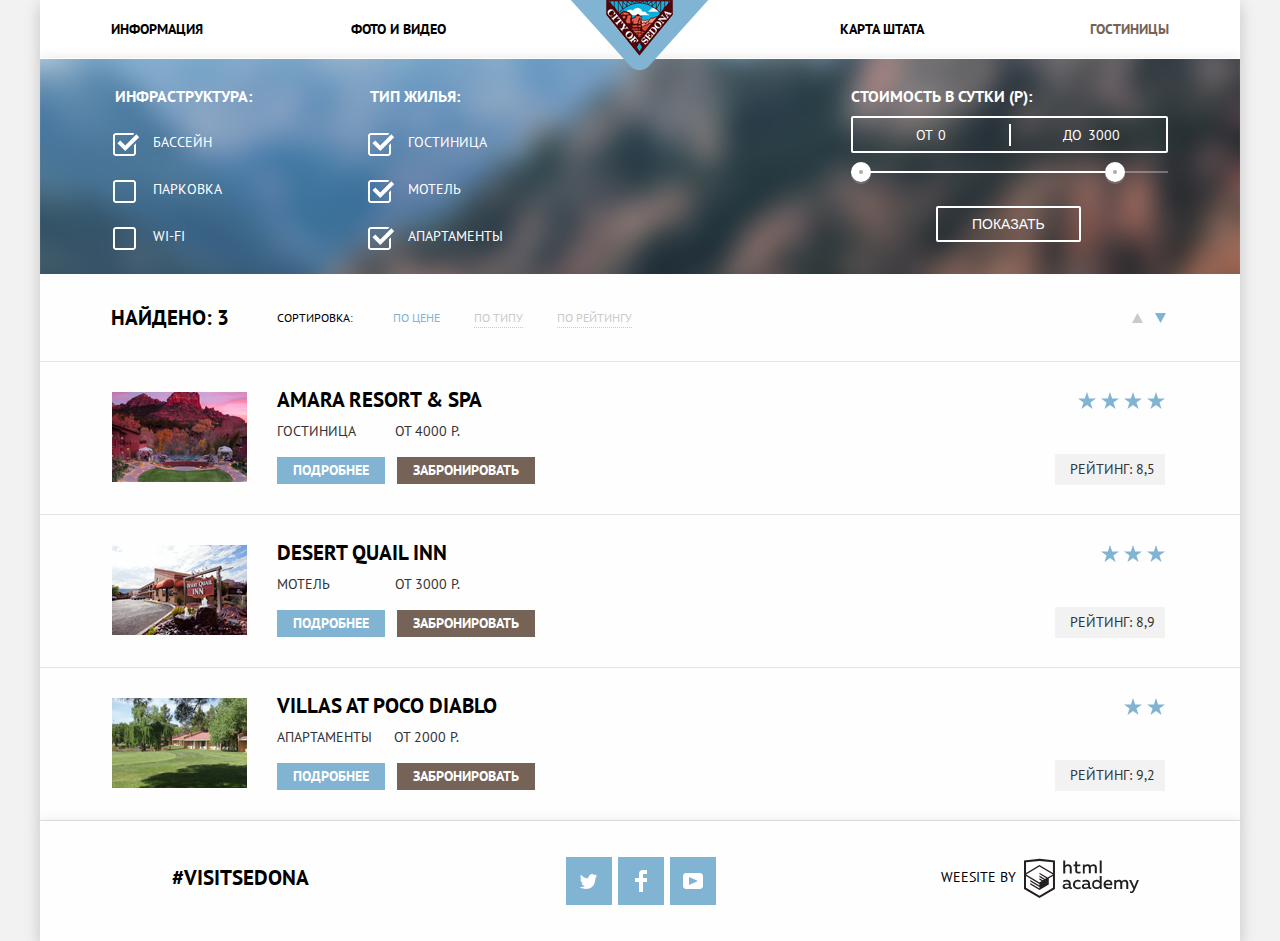
==== commit b5f477a0: "09.07.18" ====
--- a/hotels.html
+++ b/hotels.html
@@ -4,8 +4,8 @@
     <meta charset="utf-8">
     <title>HTML Academy: Седона</title>
     <link href="https://fonts.googleapis.com/css?family=PT+Sans:400,700&amp;subset=latin,cyrillic" rel="stylesheet" type="text/css">
-    <link href="css/normalize.css" rel="stylesheet">
-    <link rel="stylesheet" href="css/style.css">
+    <link href="css/normalize.min.css" rel="stylesheet">
+    <link rel="stylesheet" href="css/style.min.css">
   </head>
   <body>
     <header class="wrapper">
@@ -13,13 +13,17 @@
       </div>
       <nav class="main-navigation">
         <ul class="site-navigation">
-          <li class="site-navigation-info"><a href="#" aria-label="Информация">Информация</a>
-          </li>
-          <li class="site-navigation-foto"><a href="#l" aria-label="Фото и видео">Фото и видео</a>
-          </li>
-          <li class="site-navigation-map"><a href="#" aria-label="Карта штата">Карта штата</a>
-          </li>
-          <li class="site-navigation-hotels"><a class="navigation-active" href="hotels.html" aria-label="Гостиницы">Гостиницы</a>
+          <li class="site-navigation-info">
+            <a href="#" aria-label="Информация">Информация</a>
+          </li>
+          <li class="site-navigation-foto">
+            <a href="#l" aria-label="Фото и видео">Фото и видео</a>
+          </li>
+          <li class="site-navigation-map">
+            <a href="#" aria-label="Карта штата">Карта штата</a>
+          </li>
+          <li class="site-navigation-hotels">
+            <a class="navigation-active" href="hotels.html" aria-label="Гостиницы">Гостиницы</a>
           </li> 
         </ul>
       </nav>
@@ -92,33 +96,33 @@
     <section class="catalog">
       <ul  class="sorting">
         <li class="sorting-title">Найдено: 3</li>
-    		<li class="sorting-found">Сортировка:</li>
-    		<li class="sorting-price">
-    		  <a href="#" class="active" aria-label="По цене">По цене</a>
+        <li class="sorting-found">Сортировка:</li>
+        <li class="sorting-price">
+          <a href="#" class="active" aria-label="По цене">По цене</a>
         </li>
         <li class="sorting-item">
-    		  <a href="#" aria-label="По типу">По типу</a>
+          <a href="#" aria-label="По типу">По типу</a>
         </li>
         <li class="sorting-item">
-    		  <a href="#" aria-label="По рейтингу">По рейтингу</a>
-        </li>
-    		<li class="icon-dir-up">
-          <a href="#" aria-lebel="переключение сортировки вверх"><svg xmlns="http://www.w3.org/2000/svg" width="11" height="10" viewBox="0 0 11 10"><path fill="#cacaca" d="M5.5 0L0 10h11z"/></svg></a>
-        </li>
-        <li class="icon-dir-down"><a href="#" aria-lebel="Переключение сортировки вниз"><svg xmlns="http://www.w3.org/2000/svg" width="11" height="10" viewBox="0 0 11 10"><path fill="#cacaca" d="M5.5 10L0 0h11"/></svg></a>
+          <a href="#" aria-label="По рейтингу">По рейтингу</a>
+        </li>
+        <li class="icon-dir-up">
+          <a href="#" aria-label="переключение сортировки вверх"><svg xmlns="http://www.w3.org/2000/svg" width="11" height="10" viewBox="0 0 11 10"><path fill="#cacaca" d="M5.5 0L0 10h11z"/></svg></a>
+        </li>
+        <li class="icon-dir-down"><a href="#" aria-label="Переключение сортировки вниз"><svg xmlns="http://www.w3.org/2000/svg" width="11" height="10" viewBox="0 0 11 10"><path fill="#cacaca" d="M5.5 10L0 0h11"/></svg></a>
         </li>
       </ul>
         <ul class="catalog-list">
           <li class="catalog-item">
-        		<img src="img/amara.jpg" width="135" height="90" alt="Amara rasort">
+            <img src="img/amara.jpg" width="135" height="90" alt="Amara rasort">
             <div class="catalog-block">
-        		  <h2>Amara resort & spa</h2>
-        		  <p>Гостиница
-        		    <span class="catalog-block-1">От 4000 Р.</span>
+              <h2>Amara resort & spa</h2>
+              <p>Гостиница
+                <span class="catalog-block-1">От 4000 Р.</span>
               </p>
               <div class="catalog-btn">
-        		    <a class="button-info" href="#" aria-label="Подробнее о гостиницы">Подробнее</a>
-        		    <a class="button-booking" href="#" aria-label="Забронировать гостиницу">Забронировать</a>
+                  <a class="button-info" href="#" aria-label="Подробнее о гостиницы">Подробнее</a>
+                  <a class="button-booking" href="#" aria-label="Забронировать гостиницу">Забронировать</a>
               </div>
             </div>
             <div class="catalog-block-right">
@@ -128,9 +132,9 @@
                 <img src="img/star.svg" width="18" height="17" alt="star">
                 <img src="img/star.svg" width="18" height="17" alt="star">
               </div>
-        		  <p  class="reting-text">Рейтинг: 8,5</p>
-            </div>
-        	</li>
+               <p class="reting-text">Рейтинг: 8,5</p>
+            </div>
+          </li>
           <li class="catalog-item">
             <img src="img/desert.jpg" width="135" height="90" alt="Amara rasort">
               <div class="catalog-block">
@@ -181,24 +185,20 @@
         <div class="footer-social">
           <ul>
             <li>
-              <a class="social-button" href="#" aria-label="Твитер"><span class="visually-hidden">Твитер</span><svg xmlns="  http://www.w3.org/2000/svg" width="17" height="15" xmlns:xlink="http://www.w3.org/1999/xlink" viewBox="0 0 17 15"><path fill="#FFF" d="M10.95.144c1.685-.496 2.984.27 3.577 1.179.673-.231 1.331-.481 2.011-.708a2.345 2.345 0 0 1-.857 1.768c.685.17 1.304-.491 1.304-.491-.169 1-1.006 1.788-1.563 2.024-.231 6.75-3.175 11.217-10.077 11.082h-.446c-.41 0-4.164-.46-4.898-1.887 2.271.196 3.893-.422 4.693-1.177-.96-.3-2.679-.477-2.979-2.95.349.106.564.228 1.19.119C1.705 8.247.374 7.53.448 5.33c.285.328 1.067.536 1.34.472C1.085 5.561-.182 2.442.894.85c1.818 1.854 3.735 3.606 7.152 3.773C8.254 2.33 9.183.793 10.95.144z"/></svg>
-              </a>
+              <a class="social-button" href="#" aria-label="Твитер"><span class="visually-hidden">Твитер</span><svg xmlns="http://www.w3.org/2000/svg" xmlns:xlink="http://www.w3.org/1999/xlink" width="17" height="15" viewBox="0 0 17 15"><path fill="#FFF" d="M10.95.144c1.685-.496 2.984.27 3.577 1.179.673-.231 1.331-.481 2.011-.708a2.345 2.345 0 0 1-.857 1.768c.685.17 1.304-.491 1.304-.491-.169 1-1.006 1.788-1.563 2.024-.231 6.75-3.175 11.217-10.077 11.082h-.446c-.41 0-4.164-.46-4.898-1.887 2.271.196 3.893-.422 4.693-1.177-.96-.3-2.679-.477-2.979-2.95.349.106.564.228 1.19.119C1.705 8.247.374 7.53.448 5.33c.285.328 1.067.536 1.34.472C1.085 5.561-.182 2.442.894.85c1.818 1.854 3.735 3.606 7.152 3.773C8.254 2.33 9.183.793 10.95.144z"/></svg></a>
             </li>
             <li>
-              <a class="social-button" href="#" aria-label="Фейсбук"><span class="visually-hidden">Фейсбук</span><svg xmlns="http://www.w3.org/2000/svg" width="12" height="22" viewBox="0 0 12 22"><path fill="#FFF" d="M12 4V0H8a4 4 0 0 0-4 4v4H0v4h4v10h4V12h4V8H8V4h4z"/></svg>
-              </a>
+              <a class="social-button" href="#" aria-label="Фейсбук"><span class="visually-hidden">Фейсбук</span><svg xmlns="http://www.w3.org/2000/svg" width="12" height="22" viewBox="0 0 12 22"><path fill="#FFF" d="M12 4V0H8a4 4 0 0 0-4 4v4H0v4h4v10h4V12h4V8H8V4h4z"/></svg></a>
             </li>
             <li>
-              <a class="social-button" href="#" aria-label="Youtube"><span class="visually-hidden">Youtube</span><svg xmlns="http://www.w3.org/2000/svg" xmlns:xlink="http://www.w3.org/1999/xlink" width="20" height="16" viewBox="0 0 20 16"><path fill="#FFF" d="M17 0H3C1.35 0 0 1.35 0 3v10c0 1.65 1.35 3 3 3h14c1.65 0 3-1.35 3-3V3c0-1.65-1.35-3-3-3zM6.027 11.998V4.002L15.014 8l-8.987 3.998z"/></svg>
-              </a>
+              <a class="social-button" href="#" aria-label="Youtube"><span class="visually-hidden">Youtube</span><svg xmlns="http://www.w3.org/2000/svg" xmlns:xlink="http://www.w3.org/1999/xlink" width="20" height="16" viewBox="0 0 20 16"><path fill="#FFF" d="M17 0H3C1.35 0 0 1.35 0 3v10c0 1.65 1.35 3 3 3h14c1.65 0 3-1.35 3-3V3c0-1.65-1.35-3-3-3zM6.027 11.998V4.002L15.014 8l-8.987 3.998z"/></svg></a>
             </li>
           </ul>
         </div>
         <div class="footer-copyright">
           <b>Weesite by</b>
           <a href="https://htmlacademy.ru/intensive/htmlcss" aria-label="Логотип htmlacademy">
-            <svg id="Layer_1" data-name="Layer 1" xmlns="http://www.w3.org/2000/svg" width="115" height="41" viewBox="0 0 108.08 36.85"><title>logo-htmlacademy-small1</title><path d="M44.61,26.88a2,2,0,0,0,.55-0.1v1.33a3.25,3.25,0,0,1-1.18.21,1.67,1.67,0,0,1-1.67-1,4.84,4.84,0,0,1-3.14,1.08c-1.51,0-2.91-.83-2.91-2.55,0-2.13,2-2.79,3.71-2.79a11.08,11.08,0,0,1,2.17.25v-0.3c0-1-.76-1.77-2.19-1.77a7.42,7.42,0,0,0-3,.64v-1.7a10.21,10.21,0,0,1,3.19-.55c2.36,0,3.81,1.12,3.81,3.65v3a0.54,0.54,0,0,0,.49.59h0.17Zm-6.44-1.13A1.35,1.35,0,0,0,39.63,27h0.11a3.39,3.39,0,0,0,2.41-1V24.58a9.72,9.72,0,0,0-1.81-.21c-1,0-2.16.33-2.16,1.38h0Zm12.36-6.11a5,5,0,0,1,2.57.64V22a4.08,4.08,0,0,0-2.3-.7,2.75,2.75,0,1,0,0,5.49,5,5,0,0,0,2.43-.64v1.71a6.27,6.27,0,0,1-2.76.57A4.21,4.21,0,0,1,46,24.51q0-.21,0-0.41a4.32,4.32,0,0,1,4.18-4.46h0.38Zm12.17,7.24a2,2,0,0,0,.55-0.1v1.33a3.25,3.25,0,0,1-1.18.21,1.67,1.67,0,0,1-1.67-1,4.84,4.84,0,0,1-3.14,1.08c-1.51,0-2.91-.83-2.91-2.55,0-2.13,2-2.79,3.71-2.79a11.08,11.08,0,0,1,2.17.25v-0.3c0-1-.76-1.77-2.19-1.77a7.42,7.42,0,0,0-3,.64v-1.7a10.21,10.21,0,0,1,3.19-.55c2.36,0,3.81,1.12,3.81,3.65v3a0.54,0.54,0,0,0,.49.59h0.17Zm-6.44-1.13A1.35,1.35,0,0,0,57.73,27h0.11a3.39,3.39,0,0,0,2.41-1V24.58a9.72,9.72,0,0,0-1.81-.21c-1.06,0-2.16.33-2.16,1.38h0ZM73,16V28.2H71.35V26.88a3.88,3.88,0,0,1-3.19,1.54,4.4,4.4,0,0,1,0-8.78,3.81,3.81,0,0,1,3,1.3V16H73Zm-4.53,5.22a2.76,2.76,0,1,0,0,5.52A2.86,2.86,0,0,0,71.15,25V23A2.91,2.91,0,0,0,68.49,21.27ZM79,19.64c3.31,0,4.46,2.68,3.92,5.09H76.7c0.21,1.5,1.67,2.11,3.19,2.11a6.11,6.11,0,0,0,2.64-.59v1.6a7.14,7.14,0,0,1-3,.57C77,28.42,74.78,27,74.78,24a4.18,4.18,0,0,1,4-4.39H79Zm0.09,1.54a2.28,2.28,0,0,0-2.44,2.1v0.06H81.3A2,2,0,0,0,79.13,21.18Zm5.73,7V19.87h1.65v1a3.81,3.81,0,0,1,2.78-1.27A2.86,2.86,0,0,1,91.89,21a4.12,4.12,0,0,1,2.91-1.33A3.06,3.06,0,0,1,98,23V28.2h-1.9V23.05a1.59,1.59,0,0,0-1.42-1.75H94.42a2.8,2.8,0,0,0-2.07,1.12V28.2h-1.9V23.05A1.59,1.59,0,0,0,89,21.31H88.8a3,3,0,0,0-2.21,1.29v5.63H84.86Zm21.31-8.33h1.9l-3.91,9.46c-0.9,2.17-2.09,2.86-3.35,2.86a4.76,4.76,0,0,1-1.1-.14V30.46a2.86,2.86,0,0,0,.85.12c0.9,0,1.58-.64,2.07-1.9l0.17-.42-4-8.4h2l2.86,6.29ZM38.73,1.46V6.22a3.81,3.81,0,0,1,2.7-1.14,3.25,3.25,0,0,1,3.44,3.4v5.15H43V8.72a1.81,1.81,0,0,0-1.61-2h-0.3a2.93,2.93,0,0,0-2.32,1.39v5.52h-1.9V1.46h1.9ZM49.94,2.31v3h3V6.91h-3v3.81c0,1.1.5,1.46,1.58,1.46a4.49,4.49,0,0,0,1.69-.33v1.6A6.8,6.8,0,0,1,51,13.8a2.55,2.55,0,0,1-2.86-2.74V6.89H46.58V5.26h1.5V2.74Zm5.4,11.31V5.28H57v1A3.81,3.81,0,0,1,59.77,5a2.86,2.86,0,0,1,2.6,1.33A4.12,4.12,0,0,1,65.28,5,3.06,3.06,0,0,1,68.44,8.4v5.21h-1.9V8.46a1.59,1.59,0,0,0-1.42-1.75H64.89a2.8,2.8,0,0,0-2.07,1.12v5.78h-1.9V8.46A1.59,1.59,0,0,0,59.5,6.71H59.27A3,3,0,0,0,57.06,8v5.63H55.34ZM71.17,1.45H73V13.6H71.17V1.45ZM14.71,0H14.55L0,1.54V28.21l14.55,8.66,14.55-8.66V1.54Zm12.5,27.1L14.55,34.64,1.9,27.12V16.18l12.59,7.5V25L5.86,19.9v1.31l8.68,5.21v1.39L5.87,22.65V24l8.68,5.21,8.75-5.24V18.31L27.2,16V27.12Zm0-12.53-3.48,2-1.6,1L14.51,13v1.31L21,18.23H21l-0.14.09-1,.54-5.37-3.2V17l4.24,2.52-1,.67-3.2-1.9v1.31l2.1,1.24L14.5,22.1,2,14.65,14.51,7.11Zm0-1.32L14.49,5.76,1.91,13.25v-10L14.56,1.92,27.21,3.25v10h0Z" transform="translate(0 -0.02)" /></svg>
-          </a>
+            <svg id="Layer_1" data-name="Layer 1" xmlns="http://www.w3.org/2000/svg" width="115" height="41" viewBox="0 0 108.08 36.85"><title>logo-htmlacademy-small1</title><path d="M44.61,26.88a2,2,0,0,0,.55-0.1v1.33a3.25,3.25,0,0,1-1.18.21,1.67,1.67,0,0,1-1.67-1,4.84,4.84,0,0,1-3.14,1.08c-1.51,0-2.91-.83-2.91-2.55,0-2.13,2-2.79,3.71-2.79a11.08,11.08,0,0,1,2.17.25v-0.3c0-1-.76-1.77-2.19-1.77a7.42,7.42,0,0,0-3,.64v-1.7a10.21,10.21,0,0,1,3.19-.55c2.36,0,3.81,1.12,3.81,3.65v3a0.54,0.54,0,0,0,.49.59h0.17Zm-6.44-1.13A1.35,1.35,0,0,0,39.63,27h0.11a3.39,3.39,0,0,0,2.41-1V24.58a9.72,9.72,0,0,0-1.81-.21c-1,0-2.16.33-2.16,1.38h0Zm12.36-6.11a5,5,0,0,1,2.57.64V22a4.08,4.08,0,0,0-2.3-.7,2.75,2.75,0,1,0,0,5.49,5,5,0,0,0,2.43-.64v1.71a6.27,6.27,0,0,1-2.76.57A4.21,4.21,0,0,1,46,24.51q0-.21,0-0.41a4.32,4.32,0,0,1,4.18-4.46h0.38Zm12.17,7.24a2,2,0,0,0,.55-0.1v1.33a3.25,3.25,0,0,1-1.18.21,1.67,1.67,0,0,1-1.67-1,4.84,4.84,0,0,1-3.14,1.08c-1.51,0-2.91-.83-2.91-2.55,0-2.13,2-2.79,3.71-2.79a11.08,11.08,0,0,1,2.17.25v-0.3c0-1-.76-1.77-2.19-1.77a7.42,7.42,0,0,0-3,.64v-1.7a10.21,10.21,0,0,1,3.19-.55c2.36,0,3.81,1.12,3.81,3.65v3a0.54,0.54,0,0,0,.49.59h0.17Zm-6.44-1.13A1.35,1.35,0,0,0,57.73,27h0.11a3.39,3.39,0,0,0,2.41-1V24.58a9.72,9.72,0,0,0-1.81-.21c-1.06,0-2.16.33-2.16,1.38h0ZM73,16V28.2H71.35V26.88a3.88,3.88,0,0,1-3.19,1.54,4.4,4.4,0,0,1,0-8.78,3.81,3.81,0,0,1,3,1.3V16H73Zm-4.53,5.22a2.76,2.76,0,1,0,0,5.52A2.86,2.86,0,0,0,71.15,25V23A2.91,2.91,0,0,0,68.49,21.27ZM79,19.64c3.31,0,4.46,2.68,3.92,5.09H76.7c0.21,1.5,1.67,2.11,3.19,2.11a6.11,6.11,0,0,0,2.64-.59v1.6a7.14,7.14,0,0,1-3,.57C77,28.42,74.78,27,74.78,24a4.18,4.18,0,0,1,4-4.39H79Zm0.09,1.54a2.28,2.28,0,0,0-2.44,2.1v0.06H81.3A2,2,0,0,0,79.13,21.18Zm5.73,7V19.87h1.65v1a3.81,3.81,0,0,1,2.78-1.27A2.86,2.86,0,0,1,91.89,21a4.12,4.12,0,0,1,2.91-1.33A3.06,3.06,0,0,1,98,23V28.2h-1.9V23.05a1.59,1.59,0,0,0-1.42-1.75H94.42a2.8,2.8,0,0,0-2.07,1.12V28.2h-1.9V23.05A1.59,1.59,0,0,0,89,21.31H88.8a3,3,0,0,0-2.21,1.29v5.63H84.86Zm21.31-8.33h1.9l-3.91,9.46c-0.9,2.17-2.09,2.86-3.35,2.86a4.76,4.76,0,0,1-1.1-.14V30.46a2.86,2.86,0,0,0,.85.12c0.9,0,1.58-.64,2.07-1.9l0.17-.42-4-8.4h2l2.86,6.29ZM38.73,1.46V6.22a3.81,3.81,0,0,1,2.7-1.14,3.25,3.25,0,0,1,3.44,3.4v5.15H43V8.72a1.81,1.81,0,0,0-1.61-2h-0.3a2.93,2.93,0,0,0-2.32,1.39v5.52h-1.9V1.46h1.9ZM49.94,2.31v3h3V6.91h-3v3.81c0,1.1.5,1.46,1.58,1.46a4.49,4.49,0,0,0,1.69-.33v1.6A6.8,6.8,0,0,1,51,13.8a2.55,2.55,0,0,1-2.86-2.74V6.89H46.58V5.26h1.5V2.74Zm5.4,11.31V5.28H57v1A3.81,3.81,0,0,1,59.77,5a2.86,2.86,0,0,1,2.6,1.33A4.12,4.12,0,0,1,65.28,5,3.06,3.06,0,0,1,68.44,8.4v5.21h-1.9V8.46a1.59,1.59,0,0,0-1.42-1.75H64.89a2.8,2.8,0,0,0-2.07,1.12v5.78h-1.9V8.46A1.59,1.59,0,0,0,59.5,6.71H59.27A3,3,0,0,0,57.06,8v5.63H55.34ZM71.17,1.45H73V13.6H71.17V1.45ZM14.71,0H14.55L0,1.54V28.21l14.55,8.66,14.55-8.66V1.54Zm12.5,27.1L14.55,34.64,1.9,27.12V16.18l12.59,7.5V25L5.86,19.9v1.31l8.68,5.21v1.39L5.87,22.65V24l8.68,5.21,8.75-5.24V18.31L27.2,16V27.12Zm0-12.53-3.48,2-1.6,1L14.51,13v1.31L21,18.23H21l-0.14.09-1,.54-5.37-3.2V17l4.24,2.52-1,.67-3.2-1.9v1.31l2.1,1.24L14.5,22.1,2,14.65,14.51,7.11Zm0-1.32L14.49,5.76,1.91,13.25v-10L14.56,1.92,27.21,3.25v10h0Z" transform="translate(0 -0.02)" /></svg></a>
         </div>
       </div>
      </footer>
--- a/css/style.min.css
+++ b/css/style.min.css
@@ -0,0 +1 @@
+@-webkit-keyframes bounce{0%{-webkit-transform:translateY(-2000px);transform:translateY(-2000px)}70%{-webkit-transform:translateY(30px);transform:translateY(30px)}90%{-webkit-transform:translateY(-10px);transform:translateY(-10px)}to{-webkit-transform:translateY(0);transform:translateY(0)}}@keyframes bounce{0%{-webkit-transform:translateY(-2000px);transform:translateY(-2000px)}70%{-webkit-transform:translateY(30px);transform:translateY(30px)}90%{-webkit-transform:translateY(-10px);transform:translateY(-10px)}to{-webkit-transform:translateY(0);transform:translateY(0)}}@-webkit-keyframes shake{0%,to{-webkit-transform:translateX(0);transform:translateX(0)}10%,30%,50%,70%,90%{-webkit-transform:translateX(-10px);transform:translateX(-10px)}20%,40%,60%,80%{-webkit-transform:translateX(10px);transform:translateX(10px)}}@keyframes shake{0%,to{-webkit-transform:translateX(0);transform:translateX(0)}10%,30%,50%,70%,90%{-webkit-transform:translateX(-10px);transform:translateX(-10px)}20%,40%,60%,80%{-webkit-transform:translateX(10px);transform:translateX(10px)}}html{-webkit-box-sizing:border-box;box-sizing:border-box}.inner-page,body{margin:0;padding:0;font-family:"PT Sans",Arial,sans-serif;text-transform:uppercase;font-size:14px;background-color:#f2f2f2;background-position:top center;background-repeat:no-repeat;position:relative}a{text-decoration:none}img{max-width:100%;height:auto}.visually-hidden:not(:focus):not(:active),input[type=checkbox].visually-hidden,input[type=radio].visually-hidden{position:absolute;width:1px;height:1px;margin:-1px;border:0;padding:0;white-space:nowrap;-webkit-clip-path:inset(100%);clip-path:inset(100%);clip:rect(0 0 0 0);overflow:hidden}.wrapper{width:1200px;margin:0 auto;padding:0;position:relative;display:block;-webkit-box-shadow:0 5px 15px 0 rgba(0,1,1,.2);box-shadow:0 5px 15px 0 rgba(0,1,1,.2)}.main-navigation{width:100%}.header-logo{position:absolute;left:50%;width:138px;height:70px;margin-left:-69px;z-index:2}.main-navigation{line-height:26px;color:#000;font-weight:700;background-color:#fff}.main-navigation-wrapper,.site-navigation{display:-webkit-box;display:-ms-flexbox;display:flex}.main-navigation-wrapper{-webkit-box-pack:justify;-ms-flex-pack:justify;justify-content:space-between}.site-navigation{margin:0;color:#000;list-style:none;padding:0 71px}.site-navigation-foto,.site-navigation-info{width:241px;padding-top:16px;padding-bottom:16px}.site-navigation-map{padding-right:5px;margin-left:94px}.site-navigation-hotels,.site-navigation-map{width:241px;padding-top:16px;padding-bottom:16px;text-align:right}.site-navigation a{color:#000}.site-navigation a:hover{color:#81b3d2}.site-navigation a:focus{color:#81b3d2}.site-navigation a:active{color:#cacaca}.caption{background-color:#000}.caption-main{display:-webkit-box;display:-ms-flexbox;display:flex;-webkit-box-pack:center;-ms-flex-pack:center;justify-content:center;width:100%;margin:0 auto;font-size:0;background-image:url(../img/background-photo.jpg);background-position:center;background-repeat:no-repeat}.main-header-logo{width:458px;height:352px;padding-top:76px;padding-bottom:80px}.advantage-header{background-color:#fff;text-align:center;display:-webkit-box;display:-ms-flexbox;display:flex;-webkit-box-pack:center;-ms-flex-pack:center;justify-content:center;-webkit-box-align:center;-ms-flex-align:center;align-items:center;margin:0;padding:0}.advantage-header-title{width:576px;margin-top:60px;margin-bottom:50px}.advantage-header h1{font-size:21px;line-height:26px;font-weight:700;color:#000;padding-left:68px;padding-right:68px;padding-bottom:28px;margin:0}.advantage-header p{line-height:26px;color:#333;margin:0}.main{width:100%;position:relative}.advantage-list{width:100%;margin:0;padding:0;list-style:none;-webkit-box-orient:vertical;-webkit-box-direction:normal;-ms-flex-direction:column;flex-direction:column}.advantage-list h3,.advantage-list p{margin:0}.advantage-first-item,.advantage-item,.advantage-list{display:-webkit-box;display:-ms-flexbox;display:flex}.advantage-first-item{background-color:#81b3d2;color:#fff;width:400px;-webkit-box-orient:vertical;-webkit-box-direction:normal;-ms-flex-direction:column;flex-direction:column;-webkit-box-align:center;-ms-flex-align:center;align-items:center}.advantage-number{padding-bottom:24px}.advantage-first-item h3{width:130px;font-size:21px;line-height:21px;font-weight:700;margin:0;padding-top:48px;padding-bottom:26px;text-align:center}.advantage-first-item p{width:283px;line-height:21px;font-weight:400;margin:0 0 58px;text-align:center}.advantage-picture,.advantage-picture img{width:800px;height:256px}.advantage-home img{padding-top:58px;margin-bottom:30px}.advantage-food h3,.advantage-home h3,.advantage-suvinirs h3,.search h2{font-size:21px;line-height:21px;font-weight:700;color:#000;margin:0 0 25px}.advantage-food img{margin-top:60px;margin-bottom:29px}.advantage-food,.advantage-home{background-color:#fff;display:-webkit-box;display:-ms-flexbox;display:flex;-webkit-box-orient:vertical;-webkit-box-direction:normal;-ms-flex-direction:column;flex-direction:column;-webkit-box-align:center;-ms-flex-align:center;align-items:center;width:400px}.advantage-food h3,.advantage-suvinirs h3,.search h2{margin:0 0 27px}.advantage-suvinirs img{margin-top:55px;margin-bottom:28px}.advantage-suvinirs{background-color:#fff;text-align:center}.advantage-suvinirs h3,.search h2{margin:0 0 24px}.advantage-food p,.advantage-home p,.advantage-suvinirs p{width:285px;line-height:21px;font-weight:400;text-align:center;color:#333;margin:0 0 79px}.advantage-fifth-item,.advantage-fourth-item,.advantage-suvinirs,.advantage-third-item,.search{display:-webkit-box;display:-ms-flexbox;display:flex;-webkit-box-orient:vertical;-webkit-box-direction:normal;-ms-flex-direction:column;flex-direction:column;-webkit-box-align:center;-ms-flex-align:center;align-items:center;width:400px}.advantage-third-item{color:#fff;background-color:#81b3d2}.advantage-third-item h3{font-size:21px;line-height:21px;font-weight:700;text-align:center;margin:47px 0 27px}.advantage-fourth-item h3,.advantage-third-item p{width:307px;text-align:center;line-height:21px;font-weight:400;margin:0 0 58px}.advantage-fifth-item,.advantage-fourth-item,.search{background-color:#eee}.advantage-fourth-item h3{width:150px;font-size:21px;font-weight:700;color:#000;margin:47px 0 28px}.advantage-fifth-item h3,.advantage-fifth-item p,.advantage-fourth-item p,.search p{width:268px;line-height:21px;font-weight:400;text-align:center;color:#333;margin:0 0 58px}.advantage-fifth-item h3{width:107px;font-size:21px;font-weight:700;color:#000;margin:47px 0 28px}.advantage-fifth-item p,.search p{width:255px}.search{width:100%;background-color:#fff;padding-top:50px}.search h2{font-size:30px;line-height:36px}.search p{width:454px;line-height:24px;margin:0 0 47px}.btn-search{background-color:#766357;display:inline-block;position:relative;border:0;vertical-align:middle;text-transform:uppercase;text-align:center;font-size:21px;line-height:26px;font-weight:700;color:#fff;padding:30px 139px}.parent a{border:0}.btn-search:focus,.btn-search:hover{background-color:#604e43}.btn-search:active{background-color:#503e33;color:rgba(146,138,133,.3)}.search-modal{background-color:#fff;text-transform:uppercase;vertical-align:middle;color:#000;font-size:14px;line-height:26px;font-weight:700;width:568px;position:absolute;display:block;z-index:3}.modal-show{display:none;-webkit-animation:bounce .6s;animation:bounce .6s}.modal-error{-webkit-animation:shake .6s;animation:shake .6s}.search-form{display:-webkit-box;display:-ms-flexbox;display:flex;-webkit-box-orient:vertical;-webkit-box-direction:normal;-ms-flex-direction:column;flex-direction:column;padding:54px 55px 52px}.catalog-item span,.search-form-data1 p,.search-form-data2 p,.search-modal p{margin:0}.search-form-data1{-webkit-box-pack:justify;-ms-flex-pack:justify;justify-content:space-between;margin-bottom:32px}.search-form-data1 label,.search-form-data2 label{padding-top:6px}.search-form-data1,.search-form-data2,.search-form-row{display:-webkit-box;display:-ms-flexbox;display:flex}.search-form-data2{-webkit-box-pack:justify;-ms-flex-pack:justify;justify-content:space-between;margin-bottom:36px}.search-form-row{width:345px;border:2px solid #f2f2f2;background-color:#f2f2f2}.search-form-field,.search-form-row input{background-color:#f2f2f2;vertical-align:middle;text-transform:uppercase;font-size:14px;font-weight:700;color:#000;margin:0}.search-form-row input{-webkit-box-sizing:border-box;box-sizing:border-box;outline:0;-webkit-appearance:none;width:310px;line-height:1px;padding:0 0 0 12px}.search-form-field,.search-form-row button{border:0;-webkit-box-sizing:border-box;box-sizing:border-box}.search-form-field{border:2px solid #f2f2f2;line-height:26px;width:38px;height:38px;padding:0}.search-form-number{display:-webkit-box;display:-ms-flexbox;display:flex;-webkit-box-pack:justify;-ms-flex-pack:justify;justify-content:space-between;margin-bottom:54px}.search-form-number label{font-size:14px;line-height:26px;font-weight:700}.number-abults,.number-children{display:-webkit-box;display:-ms-flexbox;display:flex;-webkit-box-align:center;-ms-flex-align:center;align-items:center}.number-abults{width:228px}.number-abults label{display:block;padding-right:37px}.number-children{padding-left:54px}.number-children label{display:block;padding-right:25px}.number-abults input,.number-children input{-webkit-box-sizing:border-box;box-sizing:border-box;text-align:center}.search-form-calendar{background-color:#f2f2f2}.search-form-field:hover{background-color:#ebebeb}.search-form-field:focus{background-color:#fff}.search-form-row svg{fill:#cacaca}.search-form-row input:hover,.search-form-row:hover,.search-form-row:hover .search-form-calendar{background-color:#ebebeb}.search-form-row input:focus,.search-form-row:focus,.search-form-row:focus .search-form-calendar{background-color:#fff}.search-form-row svg:focus,.search-form-row svg:hover{fill:#000}.icon-dir-down path,.search-form-row svg:active{fill:#81b3d2}.search-form-row input{border:0}.btn-minus{background-image:url(../img/minus.png);width:38px;height:38px;background-color:#f2f2f2;background-repeat:no-repeat;background-position:center;border:0}.btn-minus:focus,.btn-minus:hover{background-image:url(../img/minus-black.png)}.btn-minus:active{background-image:url(../img/minus-blue.png)}.btn-plus{background-image:url(../img/plus.png);background-color:#f2f2f2;width:38px;height:38px;background-repeat:no-repeat;background-position:center;border:0}.btn-plus:focus,.btn-plus:hover{background-image:url(../img/plus-black.png)}.btn-plus:active{background-image:url(../img/plus-blue.png)}.find-btn{background-color:#81b3d2;font-size:21px;line-height:26px;vertical-align:middle;text-transform:uppercase;border:0;color:#fff;width:458px;padding-top:15px;padding-bottom:19px}.find-btn:focus,.find-btn:hover{background-color:#669ec0}.find-btn:active{background-color:#5496bd;color:rgba(148,185,210,.3)}.map{width:100%;position:relative}.map iframe{position:absolute;top:0;left:0;z-index:2;border:0}.main-footer{width:1200px;margin:0 auto;padding:0;min-height:120px;background-color:rgba(249,251,246,.9);position:absolute;z-index:4;bottom:0;display:-webkit-box;display:-ms-flexbox;display:flex}.main-footer h3{font-size:21px;line-height:26px;font-weight:700;color:#000;padding-left:132px;padding-right:132px;margin:40px 0 0}.footer-social{width:400px;-webkit-box-pack:center;-ms-flex-pack:center;justify-content:center}.footer-social,.footer-social ul,.social-button{display:-webkit-box;display:-ms-flexbox;display:flex}.footer-social ul{-ms-flex-wrap:wrap;flex-wrap:wrap;margin:0;list-style:none;padding:36px 0 0;-webkit-box-pack:justify;-ms-flex-pack:justify;justify-content:space-between;width:150px}.social-button{background-color:#81b3d2;-webkit-box-align:center;-ms-flex-align:center;align-items:center;-webkit-box-pack:center;-ms-flex-pack:center;justify-content:center;width:46px;height:48px}.social-button:focus,.social-button:hover{background-color:#669ec0}.social-button:active{background-color:#5496bd}.footer-copyright{width:400px;display:-webkit-box;display:-ms-flexbox;display:flex;-webkit-box-pack:center;-ms-flex-pack:center;justify-content:center}.footer-copyright b{font-size:14px;line-height:26px;font-weight:400;margin-top:43px;padding-right:8px}.footer-copyright svg{width:115px;height:41px;fill:#231f20;margin-top:37px}.footer-copyright svg:focus,.footer-copyright svg:hover{fill:#81b3d2}.footer-copyright svg:active{fill:#bdbbbc}.filters{width:100%;margin:0 auto;color:#fff;min-height:216px;background-color:#507aa4;background-image:url("../img/filter background.jpg");background-size:cover;background-repeat:no-repeat}.filter,.filter-block{display:-webkit-box;display:-ms-flexbox;display:flex}.filter{padding-top:28px;padding-left:73px}.filter fieldset{border:0;padding:0;margin:0}.filter-block{width:255px;margin-bottom:30px;-webkit-box-orient:vertical;-webkit-box-direction:normal;-ms-flex-direction:column;flex-direction:column}.filters ul{padding:0;margin:0;list-style:none}.filter legend{margin-bottom:26px;font-size:16px;line-height:21px;font-weight:700}.filter-option{margin-bottom:29px}.filter-checkbox{position:relative;padding-left:40px;cursor:pointer}.filter-input-checkbox:focus+.checkbox-indicator{-webkit-transform:scale(1.2);-ms-transform:scale(1.2);transform:scale(1.2)}.filter-checkbox input[type=checkbox]+.checkbox-indicator{position:absolute;top:0;left:0;width:30px;height:30px;background-image:url(../img/checkbox-off.svg);background-repeat:no-repeat}.filter-checkbox input[type=checkbox]:checked+.checkbox-indicator{top:0;left:0;width:30px;height:30px;background-image:url(../img/checkbox-on.svg);background-repeat:no-repeat}.filter-checkbox input:checked:disabled+.checkbox-indicator{top:0;left:0;width:30px;height:30px;background-image:url(../img/checkbox-block.svg)}.filter-checkbox input:disabled+.checkbox-indicator{top:0;left:0;width:30px;height:30px;background-image:url(../img/checkbox-block2.svg)}.filter-range{width:317px;color:#fff;text-transform:uppercase;margin-left:228px}.filter-range-title{margin-bottom:9px;font-weight:600;font-size:16px;line-height:21px}.price-controls{position:relative;display:-webkit-box;display:-ms-flexbox;display:flex;-webkit-box-align:center;-ms-flex-align:center;align-items:center;height:33px;margin-bottom:18px;border:2px solid #fff;border-radius:2px}.price-controls::after{content:"";position:absolute;top:50%;left:50%;width:2px;height:22px;background:#fff;-webkit-transform:translate(-50%,-50%);-ms-transform:translate(-50%,-50%);transform:translate(-50%,-50%)}.price-controls label{display:inline-block;font-size:14px;vertical-align:top;cursor:pointer}.price-controls .min-price{width:90px;padding-left:63px}.price-controls .max-price{width:90px;padding-left:57px}.price-controls input{width:50px;margin:0;color:inherit;font:inherit;background:0 0;border:0}.range-controls{position:relative;margin-bottom:33px}.range-controls .scale{height:2px;background:rgba(255,255,255,.3)}.range-controls .bar{width:80%;height:2px;background:#fff}.range-toggle{position:absolute;top:-9px;background-image:url(../img/filter-button.svg);width:20px;height:22px;cursor:pointer}.range-toggle:hover{-webkit-transform:scale(1.2);-ms-transform:scale(1.2);transform:scale(1.2)}.range-toggle-min{left:0}.range-toggle-max{left:80%}.btn-transparent{display:inline-block;padding:6px 34px;margin-left:85px;font-size:14px;line-height:20px;color:#fff;text-transform:uppercase;background:0 0;border:2px solid #fff;border-radius:2px;cursor:pointer}.btn-transparent:hover{color:#000;background:#fff}.catalog{width:100%;background-color:#fefefe}.sorting{display:-webkit-box;display:-ms-flexbox;display:flex;margin:0;list-style:none;padding:0 73px 0 71px;-webkit-box-align:center;-ms-flex-align:center;align-items:center;border-bottom:1px solid #e5e5e5}.sorting-title{font-size:21px;line-height:26px;font-weight:700;color:#000;margin:31px 0 30px}.sorting-found,.sorting-price a{font-size:12px;line-height:18px;color:#000;padding-left:48px}.sorting-price a{padding-left:40px;color:#81b3d2}.sorting-item a{margin-left:34px;font-size:12px;line-height:18px;padding-bottom:2px;color:#cacaca;border-bottom:1px dotted}.catalog-item h2:focus,.catalog-item h2:hover,.sorting-item a:focus,.sorting-item a:hover{color:#81b3d2}.sorting-item a:active{color:#000;text-decoration:none}.icon-dir-up{padding-left:500px}.icon-dir-down{padding-left:12px}.catalog-item,.catalog-list{display:-webkit-box;display:-ms-flexbox;display:flex}.catalog-list{padding:0;margin:0;list-style:none;-webkit-box-orient:vertical;-webkit-box-direction:normal;-ms-flex-direction:column;flex-direction:column}.catalog-item{padding-right:72px;padding-left:72px;border-bottom:1px solid #e5e5e5}.catalog-item img{width:135px;height:90px;margin-top:30px;margin-bottom:30px}.catalog-item h2{margin:0 0 9px;cursor:pointer;font-size:21px;line-height:26px;font-weight:700;color:#000}.catalog-item p{margin:0 0 17px}.catalog-block-1{padding-left:36px}.catalog-block-2{padding-left:62px}.catalog-block-3{padding-left:18px}.catalog-block a,.stars p{margin:0}.catalog-block{width:258px;display:-webkit-box;display:-ms-flexbox;display:flex;-webkit-box-orient:vertical;-webkit-box-direction:normal;-ms-flex-direction:column;flex-direction:column;padding-right:150px;margin-left:30px;padding-top:25px;margin-bottom:30px}.button-booking,.button-info{display:inline-block;padding:3px 16px}.catalog-block-right,.catalog-btn{display:-webkit-box;display:-ms-flexbox;display:flex}.catalog-btn{-webkit-box-pack:justify;-ms-flex-pack:justify;justify-content:space-between;width:258px}.catalog-block-right{width:241px;margin-left:239px;-webkit-box-orient:vertical;-webkit-box-direction:normal;-ms-flex-direction:column;flex-direction:column;-webkit-box-align:end;-ms-flex-align:end;align-items:flex-end;text-align:right}.reting-text{width:100px;padding-top:6px;padding-bottom:7px;padding-right:10px;background-color:#f2f2f2}.stars img{width:18px;height:17px;padding-left:1px;margin-bottom:41px}.catalog-item h2:active{color:#cacaca}.catalog-item p{color:#333}.icon-dir-down path:a{fill:#81b3d2}.icon-dir-down path:focus,.icon-dir-down path:hover,.icon-dir-up path:focus,.icon-dir-up path:hover{fill:#231f20}.icon-dir-down path:active,.icon-dir-up path:active{fill:#81b3d2}.button-info{font-size:14px;line-height:21px;font-weight:700;color:#fff;background-color:#81b3d2}.button-info:focus,.button-info:hover{background-color:#669ec0}.button-info:active{background-color:#5496bd;color:rgba(253,253,253,.3)}.button-booking{font-size:14px;line-height:21px;font-weight:700;color:#fff;background-color:#766357}.button-booking:focus,.button-booking:hover{background-color:#604e43}.button-booking:active{background-color:#503e33;color:rgba(253,253,253,.3)}.main-footer-inner{width:100%;min-height:120px;background-color:#fefefe;display:-webkit-box;display:-ms-flexbox;display:flex}.main-footer-inner h3{font-size:21px;line-height:26px;font-weight:700;color:#000;margin:0;padding-left:132px;padding-right:132px;padding-top:44px}.site-navigation-hotels .navigation-active{color:#766357}